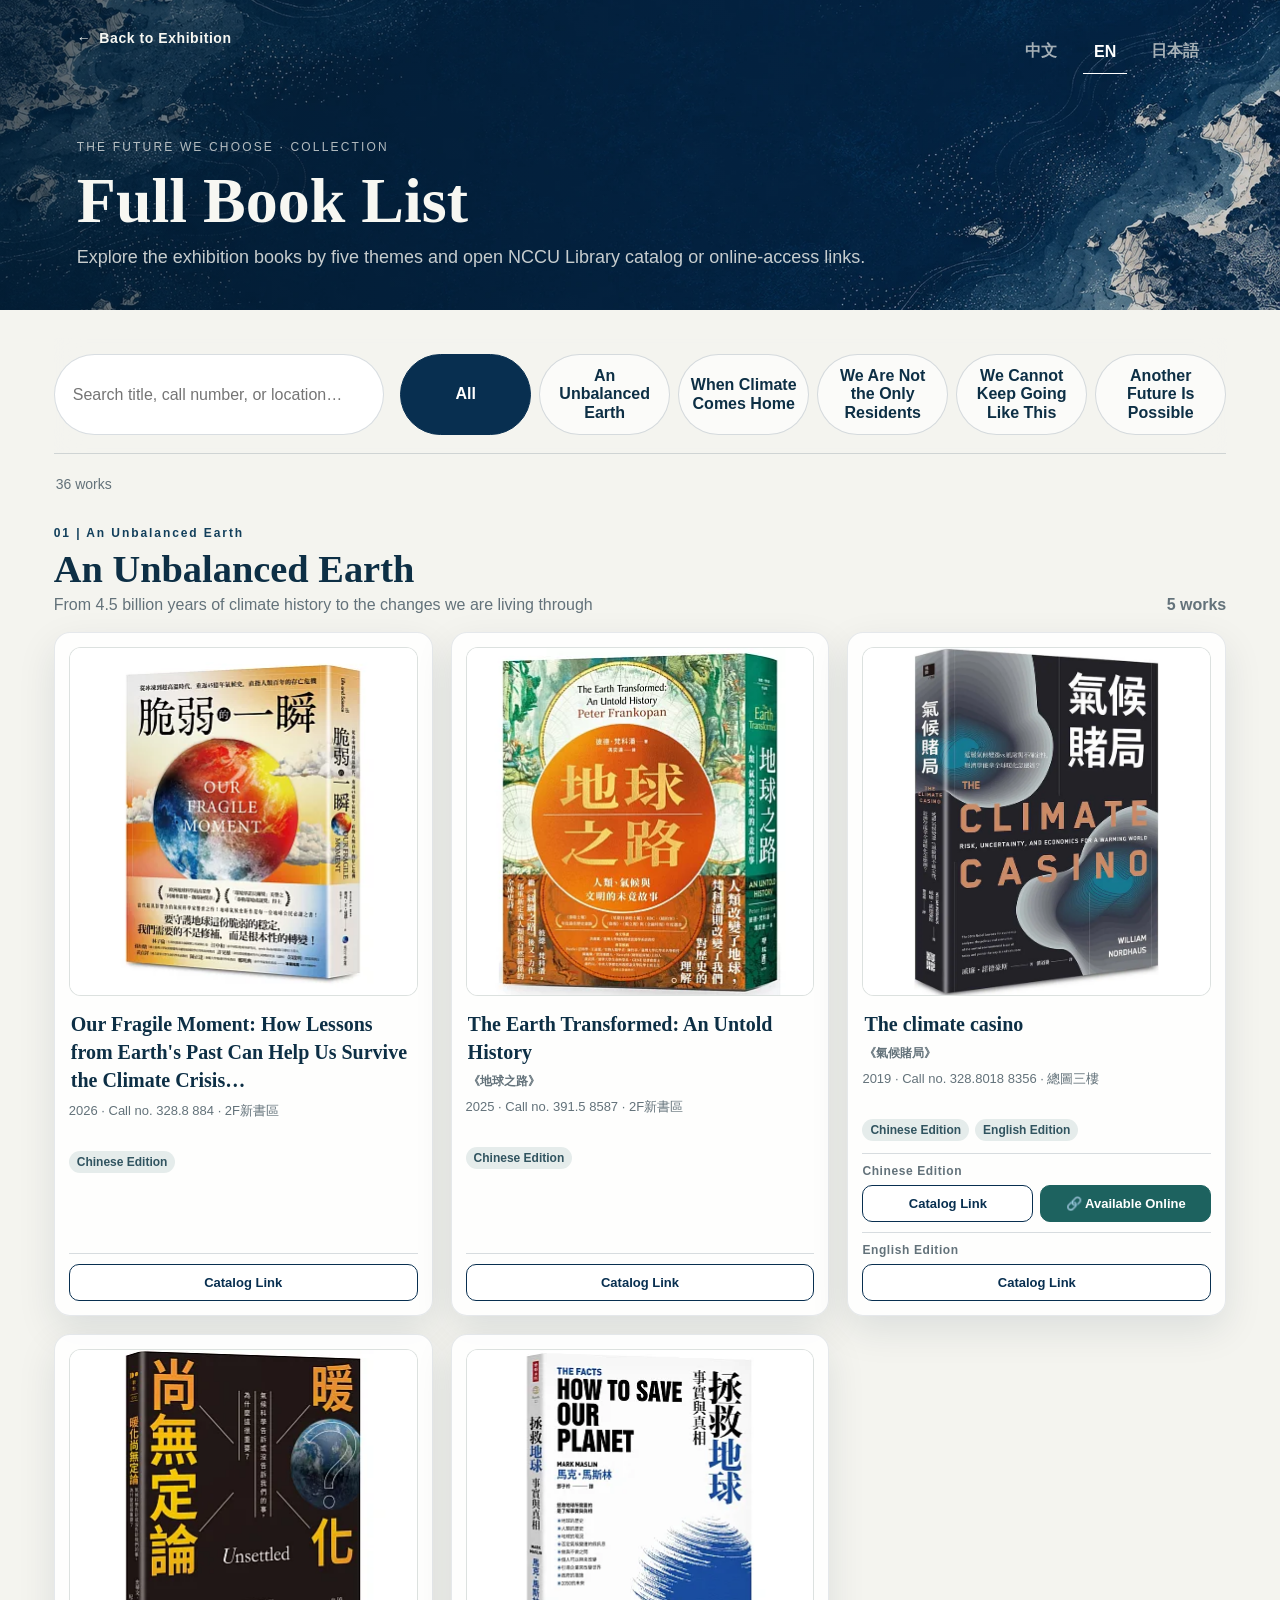
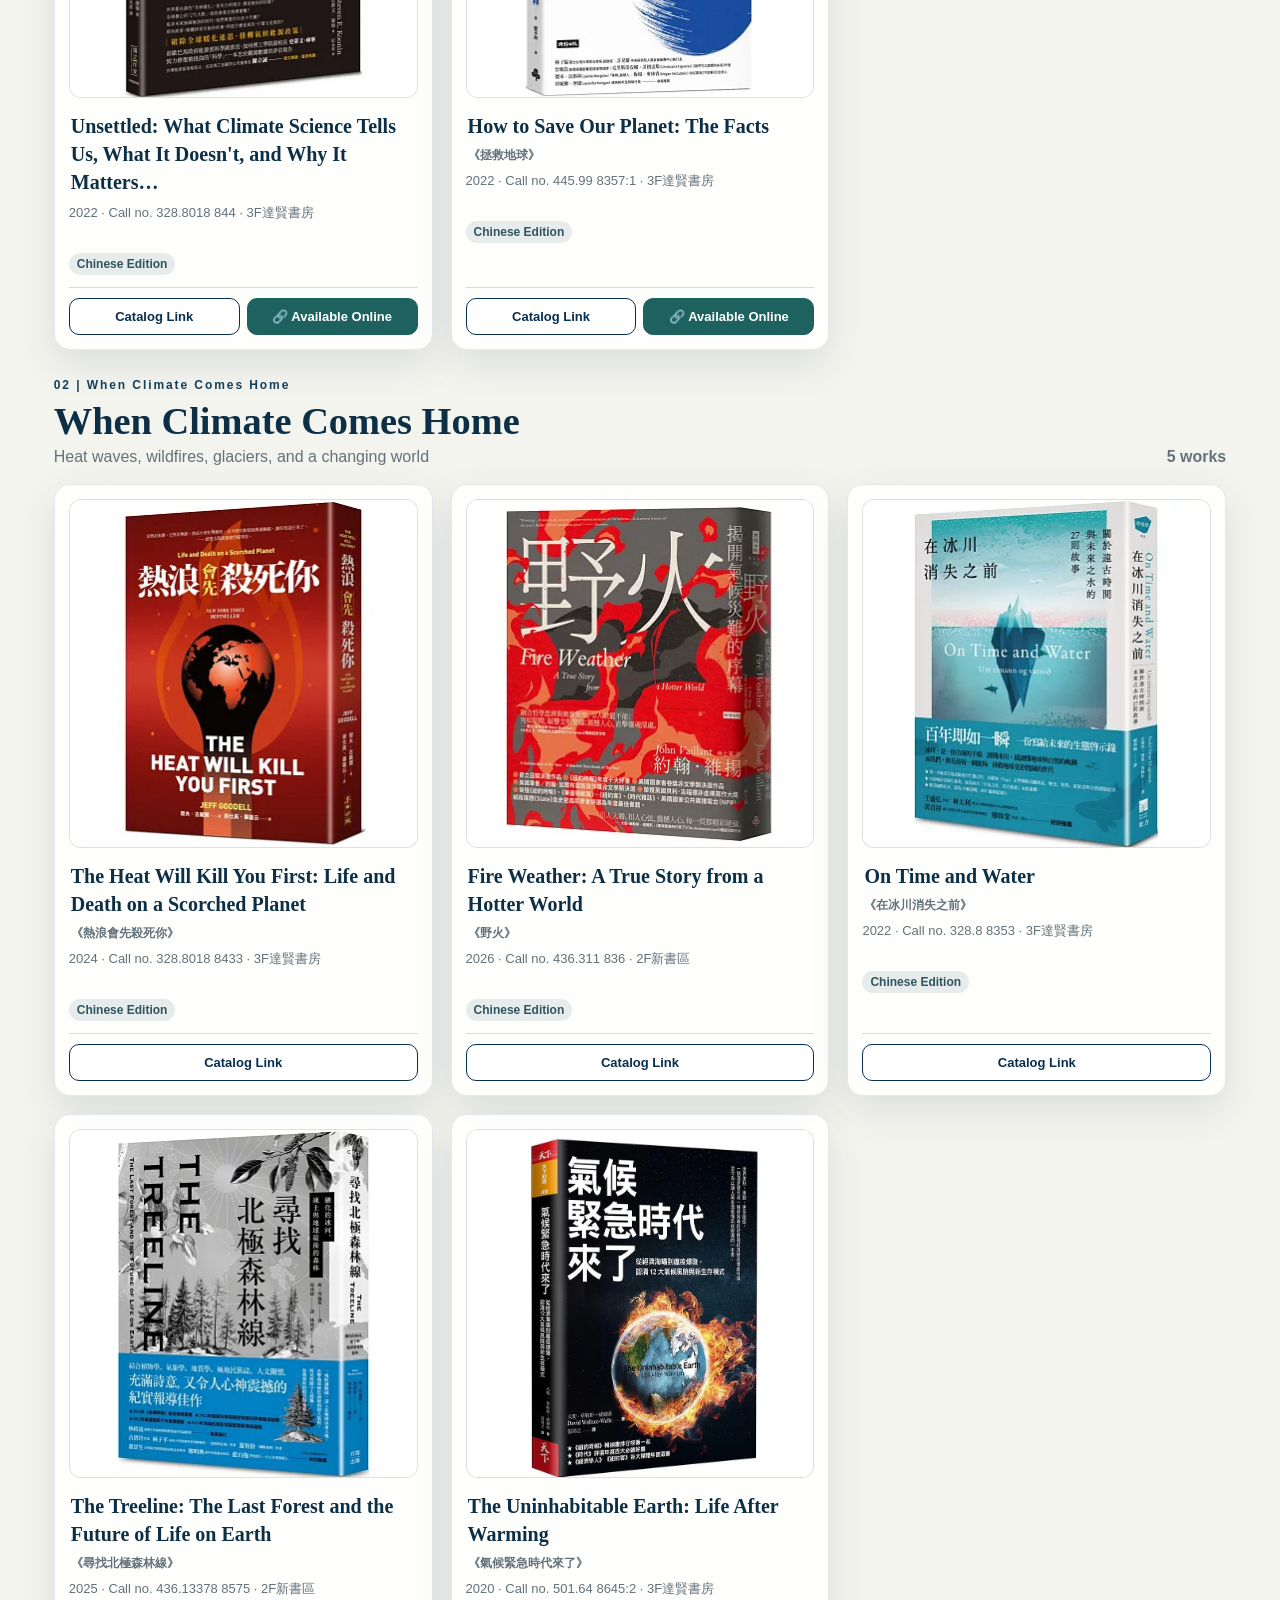
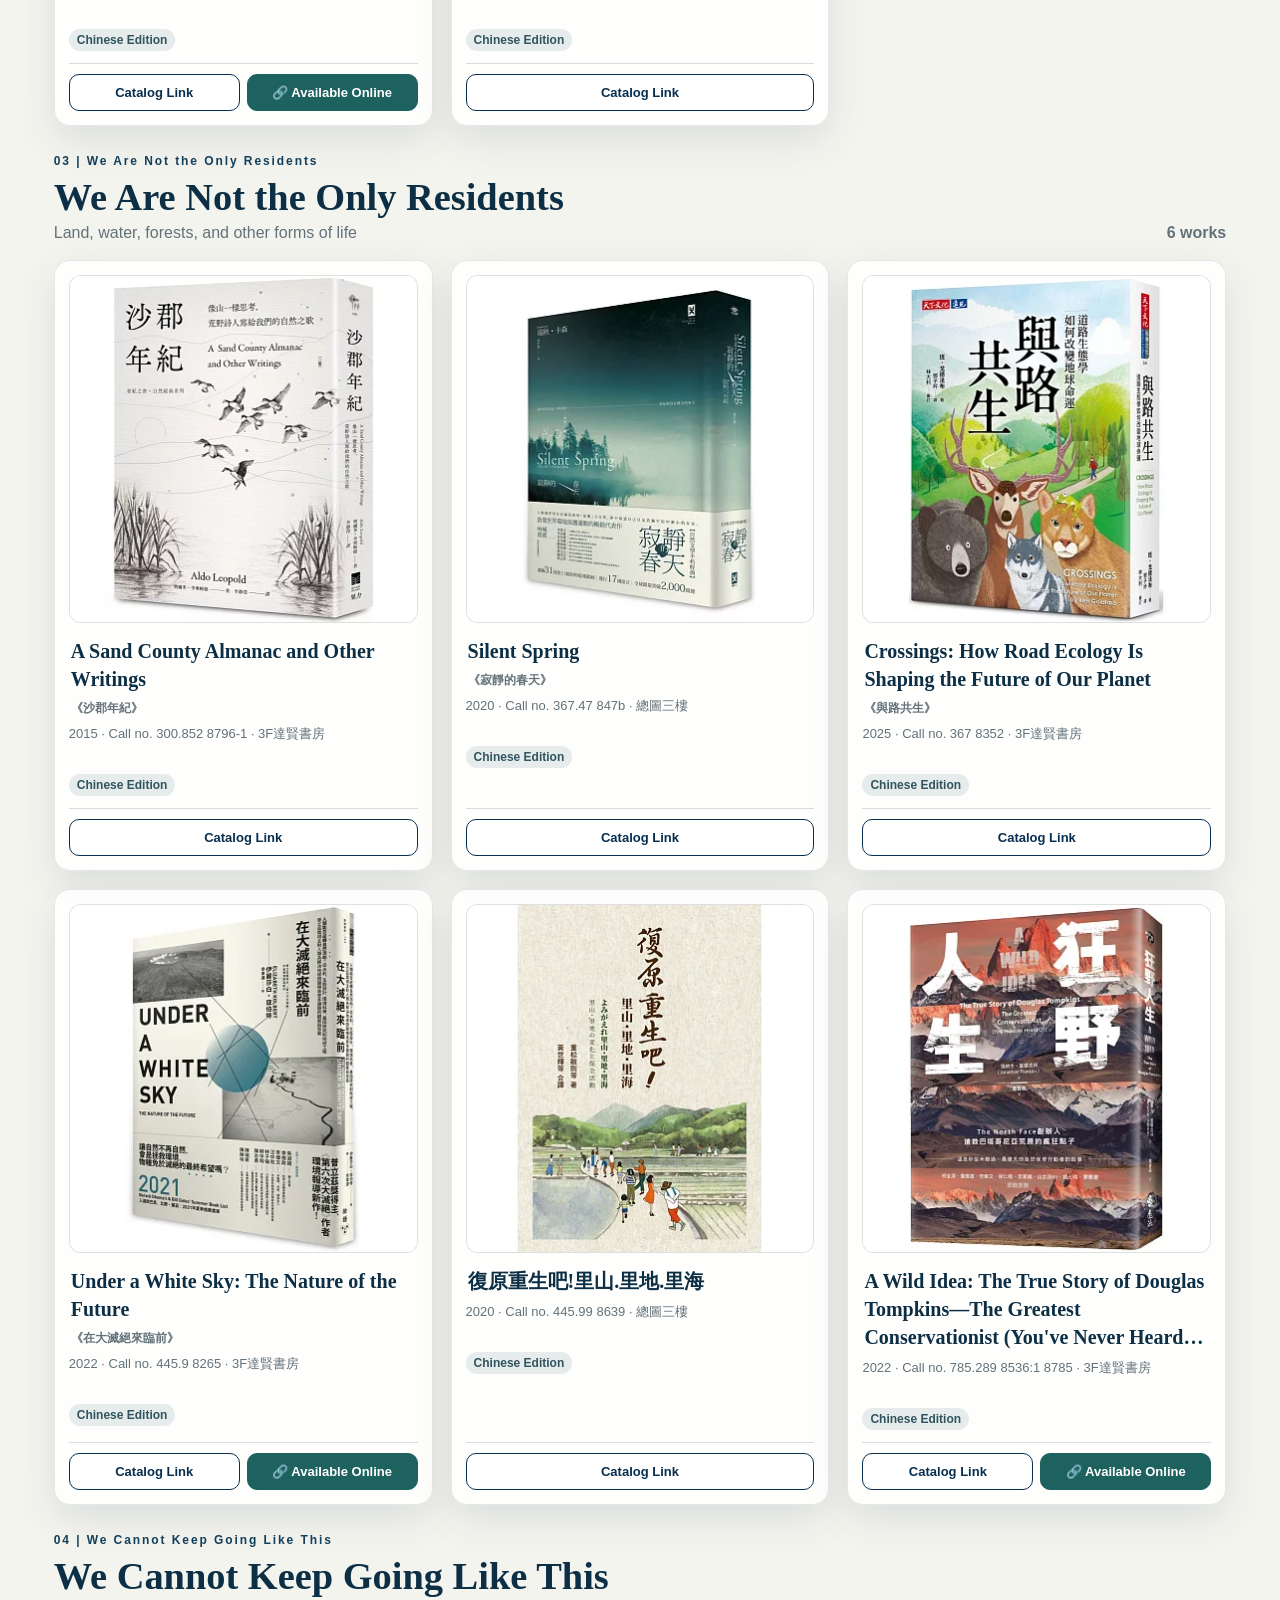
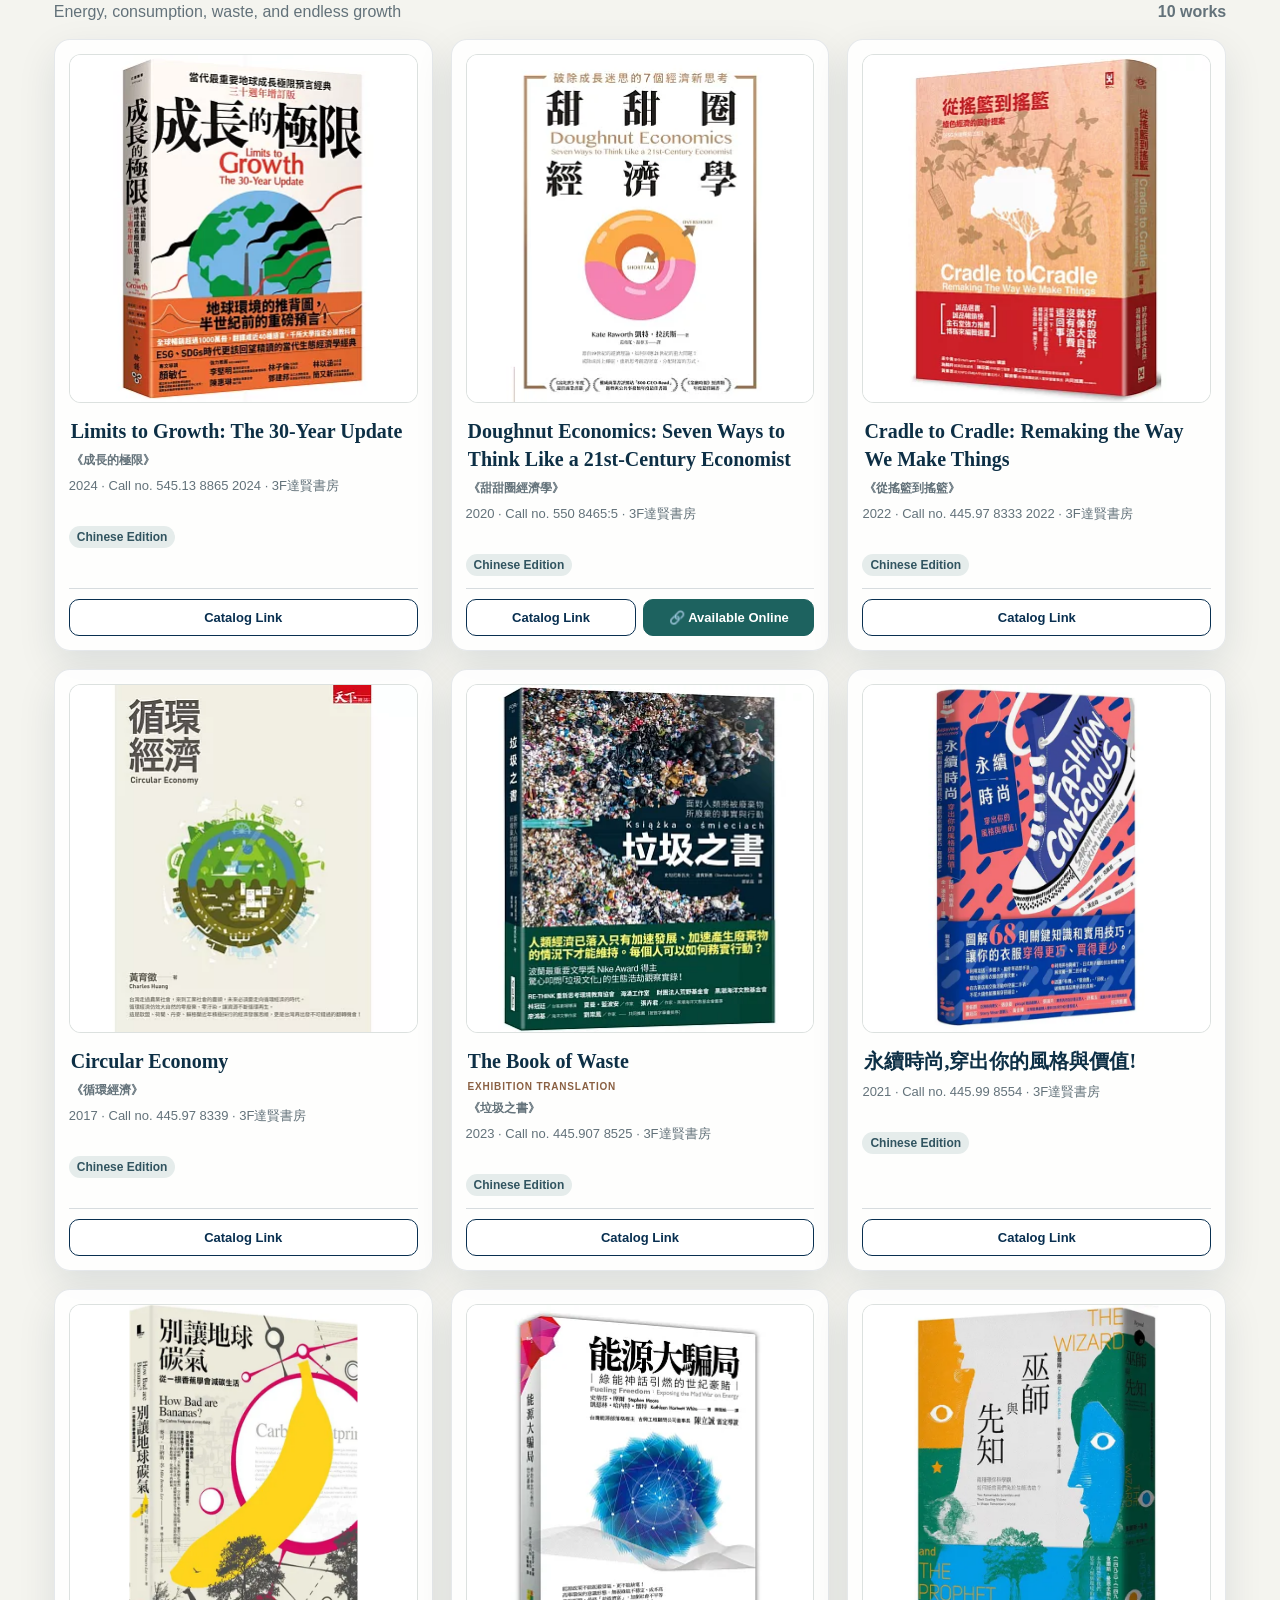
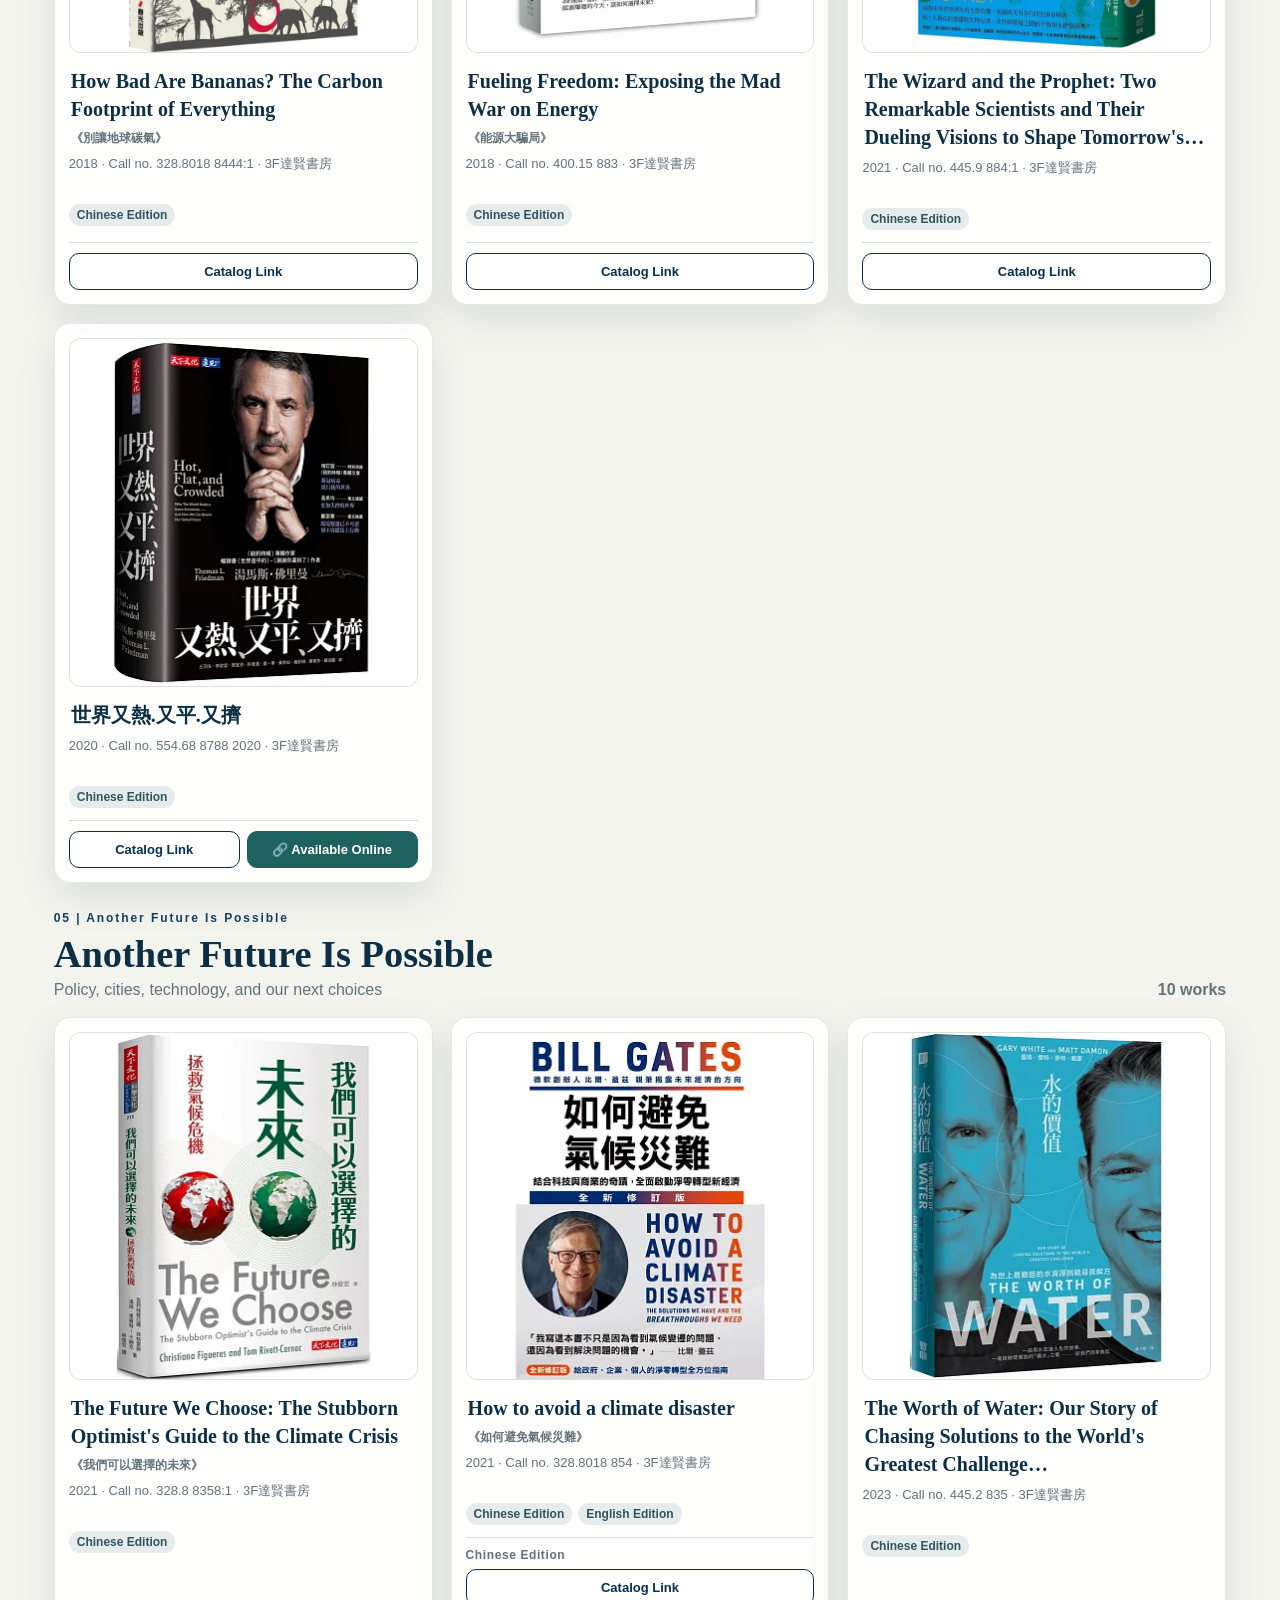
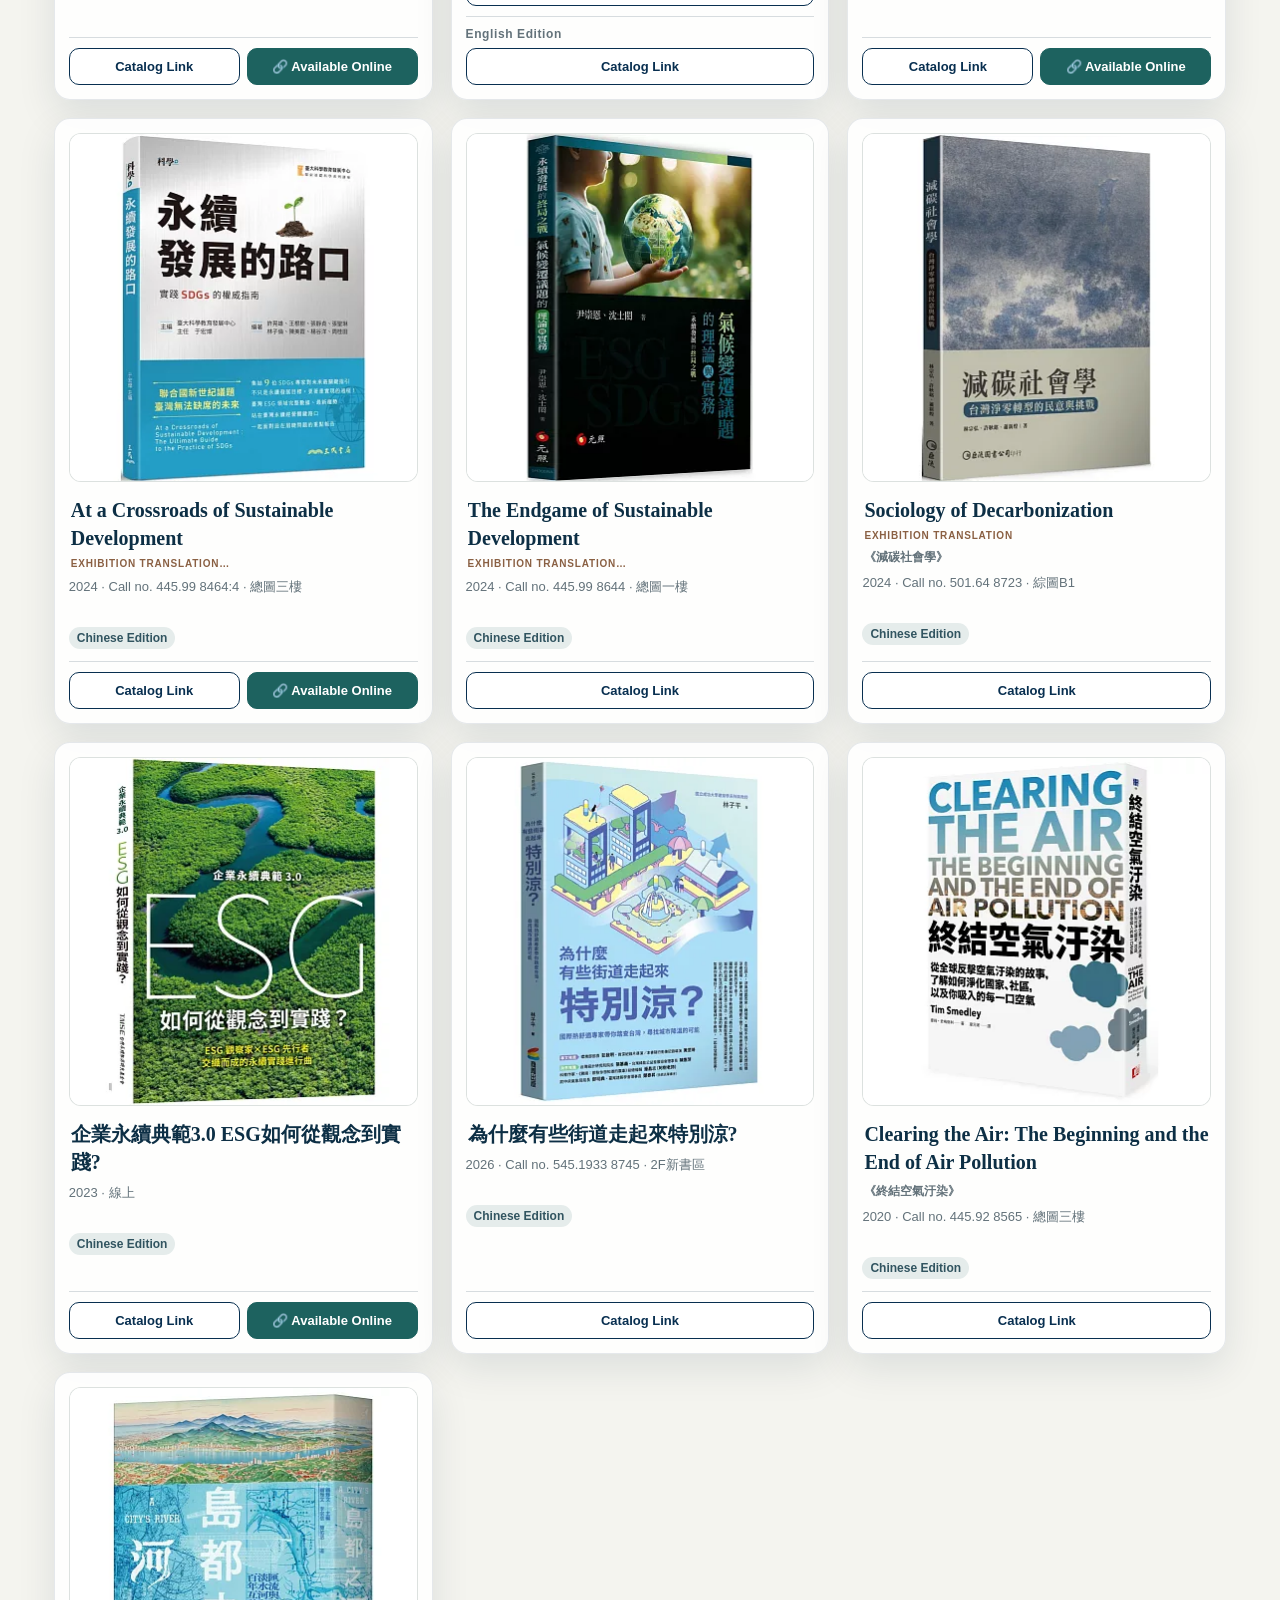
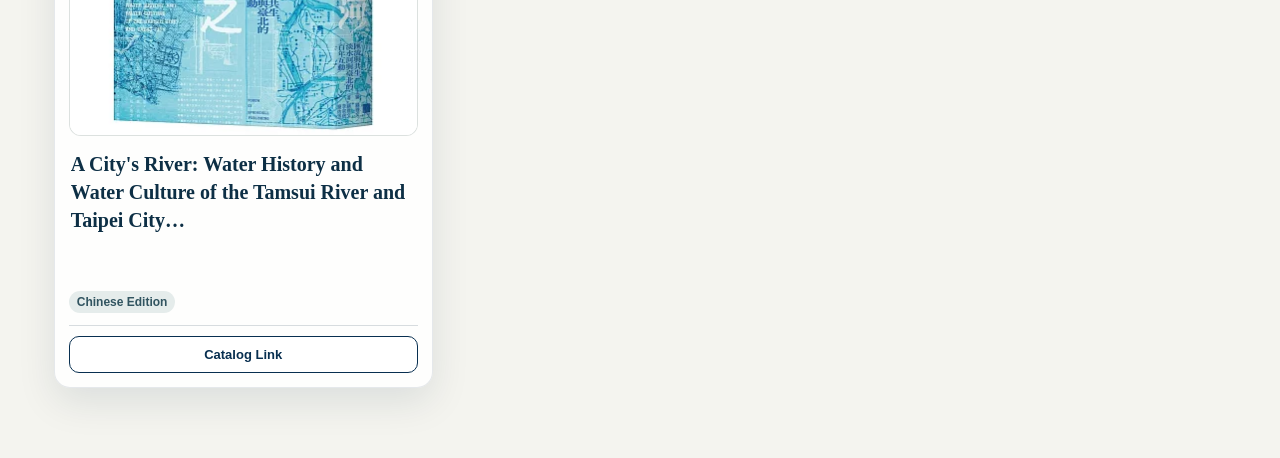
==== book-list.html @ cabddd78 "V1.6.0 V1.6.0" ====
<!doctype html>
<html lang="zh-Hant">
<head>
  <meta charset="utf-8">
  <meta name="viewport" content="width=device-width,initial-scale=1,viewport-fit=cover">
  <meta name="theme-color" content="#082f50">
  <link rel="preload" as="image" href="assets/hero/hero-1920.webp" fetchpriority="high">
  <title>完整書單｜我們選擇的未來</title>
  <style>
    :root{
      --ink:#0d2f45;--sea:#082f50;--sea2:#123f5b;--paper:#f4f4ef;--paper2:#e9eeeb;
      --muted:#63727a;--line:rgba(13,47,69,.16);--online:#1d625f;--white:#f7f7f2;
      --shadow:0 14px 38px rgba(7,38,59,.10)
    }
    *{box-sizing:border-box} html{scroll-behavior:smooth} body{margin:0;background:var(--paper);color:var(--ink);font-family:"Noto Sans TC","PingFang TC","Microsoft JhengHei",sans-serif} button,input,a{font:inherit} a{color:inherit}
    .hero{min-height:310px;padding:calc(30px + env(safe-area-inset-top,0px)) calc(clamp(22px,6vw,100px) + env(safe-area-inset-right,0px)) 42px calc(clamp(22px,6vw,100px) + env(safe-area-inset-left,0px));display:flex;flex-direction:column;justify-content:space-between;position:relative;overflow:hidden;background:#082f50 url("assets/hero/hero-1920.webp") center 47%/cover no-repeat;color:var(--white)}
    .hero:before{content:"";position:absolute;inset:0;background:linear-gradient(90deg,rgba(3,25,42,.67),rgba(3,25,42,.28) 54%,rgba(3,25,42,.18))}
    .hero>*{position:relative;z-index:1}.hero-top{display:flex;align-items:flex-start;justify-content:space-between;gap:24px}.back{display:inline-flex;align-items:center;gap:8px;text-decoration:none;font-weight:700;font-size:14px;letter-spacing:.04em}.language-switcher{display:flex;gap:20px;align-items:center}.lang-btn{border:0;background:transparent;color:rgba(247,247,242,.66);padding:10px 4px;min-width:44px;min-height:44px;cursor:pointer;border-bottom:1px solid transparent;font-weight:700}.lang-btn.active{color:#fff;border-color:#fff}.eyebrow{font-size:12px;letter-spacing:.18em;text-transform:uppercase;margin:0 0 14px;color:rgba(247,247,242,.72)}.hero h1{font-family:"Noto Serif TC","Source Han Serif TC","PMingLiU",serif;font-size:clamp(46px,5vw,82px);font-weight:550;line-height:1.02;margin:0}.hero p.lead{margin:14px 0 0;font-size:18px;color:rgba(247,247,242,.8)}
    .main{padding:28px clamp(18px,4.2vw,72px) 70px}.toolbar{position:sticky;top:0;z-index:20;background:rgba(244,244,239,.92);backdrop-filter:blur(14px);padding:16px 0 18px;border-bottom:1px solid var(--line)}.toolbar-row{display:grid;grid-template-columns:minmax(240px,.8fr) 2fr;gap:16px}.search{width:100%;border:1px solid var(--line);border-radius:999px;padding:14px 18px;background:#fff;color:var(--ink);outline:none}.filters{display:grid;grid-template-columns:repeat(6,minmax(0,1fr));gap:8px}.filter{border:1px solid var(--line);border-radius:999px;padding:12px 8px;background:rgba(255,255,255,.64);color:var(--ink);font-weight:800;cursor:pointer;line-height:1.15}.filter.active{background:var(--sea);color:#fff;border-color:var(--sea)}
    .summary{display:flex;justify-content:space-between;align-items:center;gap:20px;padding:22px 2px 6px;color:var(--muted);font-size:14px}.section{padding-top:28px}.section-head{display:flex;align-items:end;justify-content:space-between;gap:24px;margin-bottom:18px}.section-kicker{font-size:12px;letter-spacing:.16em;color:var(--sea2);font-weight:900;margin-bottom:7px}.section-head h2{font-family:"Noto Serif TC","Source Han Serif TC","PMingLiU",serif;font-size:clamp(28px,3vw,44px);margin:0 0 5px}.section-head p{margin:0;color:var(--muted);font-size:16px}.section-total{color:var(--muted);font-weight:800;white-space:nowrap}.grid{display:grid;grid-template-columns:repeat(4,minmax(0,1fr));gap:18px}
    .book{background:rgba(255,255,255,.88);border:1px solid rgba(13,47,69,.10);border-radius:16px;box-shadow:var(--shadow);padding:14px;display:flex;flex-direction:column;min-height:440px;transition:transform .2s ease}@media(hover:hover){.book:hover{transform:translateY(-3px)}}.cover-wrap{aspect-ratio:1/1;border-radius:12px;background:#eef1ed;display:grid;place-items:center;overflow:hidden;border:1px solid rgba(13,47,69,.08);position:relative}.cover{width:100%;height:100%;object-fit:contain;background:#fff}.cover-fallback{position:absolute;inset:0;display:flex;align-items:center;justify-content:center;padding:22px;text-align:center;background:linear-gradient(145deg,#0b3856,#1b566f);color:#f4f4ef;font-family:"Noto Serif TC","Source Han Serif TC",serif;font-size:20px;line-height:1.55}.cover-wrap.loaded .cover-fallback{display:none}.book h3{font-family:"Noto Serif TC","Source Han Serif TC","PMingLiU",serif;font-size:20px;line-height:1.4;margin:14px 2px 7px;display:-webkit-box;-webkit-line-clamp:3;-webkit-box-orient:vertical;overflow:hidden}.book-title-original{display:block;margin-top:6px;font-family:"Noto Sans TC","PingFang TC","Microsoft JhengHei",sans-serif;font-size:12px;line-height:1.5;color:var(--muted);font-weight:600}.book-title-note{display:block;margin-top:5px;font-family:"Noto Sans TC","PingFang TC","Microsoft JhengHei",sans-serif;font-size:10px;line-height:1.3;letter-spacing:.08em;text-transform:uppercase;color:#8a6043;font-weight:800}.meta-line{color:var(--muted);font-size:13px;line-height:1.55;min-height:40px}.edition-chips{display:flex;gap:6px;flex-wrap:wrap;margin:10px 0 0}.chip{font-size:12px;border-radius:999px;background:#e5eceb;color:#315460;padding:4px 8px;font-weight:800}.remark{margin:8px 0 0;color:#8a6043;font-size:12px;font-weight:700}.edition-list{margin-top:auto;padding-top:12px;display:grid;gap:10px}.edition{border-top:1px solid var(--line);padding-top:10px}.edition-name{font-size:12px;color:var(--muted);font-weight:900;letter-spacing:.05em;margin-bottom:7px}.actions{display:grid;grid-template-columns:repeat(2,minmax(0,1fr));gap:7px}.actions.one{grid-template-columns:1fr}.action{border:1px solid var(--sea);background:#fff;color:var(--sea);border-radius:10px;padding:10px 8px;font-weight:900;cursor:pointer;font-size:13px}.action.online{background:var(--online);color:#fff;border-color:var(--online)}
    .empty{display:none;text-align:center;padding:80px 20px;color:var(--muted);font-size:18px}.empty.show{display:block}
    .modal{position:fixed;inset:0;z-index:100;background:rgba(1,19,31,.76);display:none;align-items:center;justify-content:center;padding:22px}.modal.show{display:flex}.modal-card{width:min(760px,94vw);background:var(--paper);border-radius:18px;padding:24px;box-shadow:0 26px 90px rgba(0,0,0,.34)}.modal-top{display:flex;justify-content:space-between;gap:18px}.modal-top h2{font-family:"Noto Serif TC",serif;margin:0;font-size:28px;line-height:1.3}.modal-close{border:0;background:#dde6e4;border-radius:999px;width:44px;height:44px;cursor:pointer;font-size:20px}.qr-box{display:grid;grid-template-columns:240px 1fr;gap:24px;align-items:center;margin-top:20px}.qr-box img{width:100%;background:#fff;border:10px solid #fff;border-radius:12px}.modal-copy h3{margin:0 0 8px}.modal-copy p{color:var(--muted);line-height:1.65}.open-link{display:inline-block;text-decoration:none;background:var(--sea);color:#fff;border-radius:999px;padding:12px 18px;font-weight:900;margin-top:8px}.url{font-size:11px;color:var(--muted);word-break:break-all;margin-top:12px;padding:10px;background:#e9eeeb;border-radius:10px}
    @media(max-width:1450px){.grid{grid-template-columns:repeat(3,1fr)}}
    @media(max-width:1050px){.toolbar-row{grid-template-columns:1fr}.filters{grid-template-columns:repeat(3,1fr)}.grid{grid-template-columns:repeat(2,1fr)}}
    @media(max-width:680px){.hero{min-height:270px;padding:22px 20px 30px}.hero-top{gap:12px}.language-switcher{gap:12px}.lang-btn{font-size:13px}.main{padding:18px 14px 64px}.toolbar{top:0}.filters{grid-template-columns:repeat(2,1fr)}.filter{font-size:13px;padding:10px 6px}.grid{grid-template-columns:1fr}.section-head{align-items:flex-start}.section-total{display:none}.book{min-height:0}.qr-box{grid-template-columns:1fr}.actions{grid-template-columns:1fr 1fr}}
    @media(prefers-reduced-motion:reduce){*{scroll-behavior:auto!important}.book{transition:none}}
  </style>
</head>
<body>
  <header class="hero">
    <div class="hero-top">
      <a class="back" id="backLink" href="index.html">← <span id="backText">返回展覽</span></a>
      <div class="language-switcher" aria-label="Language">
        <button class="lang-btn" data-lang="zh-Hant" lang="zh-Hant">中文</button>
        <button class="lang-btn" data-lang="en" lang="en">EN</button>
        <button class="lang-btn" data-lang="ja" lang="ja">日本語</button>
      </div>
    </div>
    <div>
      <p class="eyebrow">THE FUTURE WE CHOOSE · COLLECTION</p>
      <h1 id="pageTitle">完整書單</h1>
      <p class="lead" id="pageLead">依五大展區探索本展選書，並查看政大圖書館館藏與線上資源。</p>
    </div>
  </header>

  <main class="main">
    <div class="toolbar">
      <div class="toolbar-row">
        <input class="search" id="search" type="search" autocomplete="off" placeholder="搜尋書名、索書號、館藏地…">
        <div class="filters" id="filters"></div>
      </div>
    </div>
    <div class="summary"><span id="summaryText"></span></div>
    <div id="content"></div>
    <div class="empty" id="empty"></div>
  </main>

  <div class="modal" id="modal" aria-hidden="true">
    <div class="modal-card">
      <div class="modal-top"><div><div class="section-kicker" id="modalType"></div><h2 id="modalTitle"></h2></div><button class="modal-close" id="modalClose" aria-label="Close">×</button></div>
      <div class="qr-box"><img id="modalQr" alt="QR code"><div class="modal-copy"><h3 id="modalInstruction"></h3><p id="modalBody"></p><a id="modalOpen" class="open-link" target="_blank" rel="noopener"></a><div class="url" id="modalUrl"></div></div></div>
    </div>
  </div>

  <script src="js/i18n.js?v=160"></script>
  <script src="data/books.js"></script>
  <script>
    const LANGS={
      'zh-Hant':{
        query:'zh',html:'zh-Hant',docTitle:'完整書單｜我們選擇的未來',back:'返回展覽',title:'完整書單',lead:'依五大展區探索本展選書，並查看政大圖書館館藏與線上資源。',search:'搜尋書名、索書號、館藏地…',all:'全部',count:'共 {n} 部作品',works:'{n} 部作品',empty:'找不到符合條件的作品。',catalog:'館藏連結',online:'🔗 線上可獲得',zh:'中文版',en:'English Edition',ja:'日本語版',scanCatalog:'掃描 QR Code 查看館藏',scanOnline:'掃描 QR Code 使用線上資源',modalCatalog:'政大圖書館館藏',modalOnline:'線上可獲得',open:'直接開啟連結 ↗',modalBody:'也可以直接點下方按鈕，在目前裝置開啟。',cover:'BOOK',year:'年',call:'索書號',loc:'館藏地',zones:{earth:['01｜失衡的地球','從45億年氣候史，到我們正在經歷的改變'],climate:['02｜當氣候來到我們身邊','熱浪、野火、冰川與正在改變的世界'],residents:['03｜我們不是唯一的居民','土地、水、森林與其他生命'],consume:['04｜不能一直這樣下去','能源、消費、垃圾與無限成長'],future:['05｜未來，可以不一樣','政策、城市、科技與我們的下一個選擇']}},
      en:{query:'en',html:'en',docTitle:'Full Book List | The Future We Choose',back:'Back to Exhibition',title:'Full Book List',lead:'Explore the exhibition books by five themes and open NCCU Library catalog or online-access links.',search:'Search title, call number, or location…',all:'All',count:'{n} works',works:'{n} works',empty:'No matching works found.',catalog:'Catalog Link',online:'🔗 Available Online',zh:'Chinese Edition',en:'English Edition',ja:'Japanese Edition',scanCatalog:'Scan to view the catalog record',scanOnline:'Scan to use the online resource',modalCatalog:'NCCU Library Catalog',modalOnline:'Available Online',open:'Open Link ↗',modalBody:'You can also use the button below to open the link on this device.',cover:'BOOK',year:'Year',call:'Call no.',loc:'Location',zones:{earth:['01 | An Unbalanced Earth','From 4.5 billion years of climate history to the changes we are living through'],climate:['02 | When Climate Comes Home','Heat waves, wildfires, glaciers, and a changing world'],residents:['03 | We Are Not the Only Residents','Land, water, forests, and other forms of life'],consume:['04 | We Cannot Keep Going Like This','Energy, consumption, waste, and endless growth'],future:['05 | Another Future Is Possible','Policy, cities, technology, and our next choices']}},
      ja:{query:'ja',html:'ja',docTitle:'全書リスト｜私たちが選ぶ未来',back:'展示へ戻る',title:'全書リスト',lead:'5つのテーマから展示図書を探し、政治大学図書館の所蔵・オンライン資料を確認できます。',search:'書名・請求記号・所蔵場所を検索…',all:'すべて',count:'全 {n} 作品',works:'{n} 作品',empty:'条件に合う作品が見つかりません。',catalog:'所蔵リンク',online:'🔗 オンラインで利用可能',zh:'中国語版',en:'英語版',ja:'日本語版',scanCatalog:'QRコードで所蔵情報を確認',scanOnline:'QRコードでオンライン資料を利用',modalCatalog:'政治大学図書館 所蔵',modalOnline:'オンラインで利用可能',open:'リンクを開く ↗',modalBody:'下のボタンから、この端末で直接開くこともできます。',cover:'BOOK',year:'年',call:'請求記号',loc:'所蔵場所',zones:{earth:['01｜均衡を失う地球','45億年の気候史から、いま私たちが経験する変化へ'],climate:['02｜気候が私たちの暮らしに来るとき','熱波、山火事、氷河、そして変わりつつある世界'],residents:['03｜人間だけが住人ではない','土地、水、森、そしてほかの生命'],consume:['04｜このままでは続かない','エネルギー、消費、廃棄物、そして無限成長'],future:['05｜未来は変えられる','政策、都市、技術、そして私たちの次の選択']}}
    };
    const zoneOrder=['earth','climate','residents','consume','future'];
    function safeGet(k){try{return localStorage.getItem(k)}catch{return null}}
    function safeSet(k,v){try{localStorage.setItem(k,v)}catch{}}
    function kioskMode(){return new URLSearchParams(location.search).get('kiosk')==='1'}
    function norm(v){v=String(v||'').trim().toLowerCase().replace('_','-');if(v==='zh'||v==='zh-tw'||v==='zh-hant'||v==='zh-hk'||v.startsWith('zh-hant'))return'zh-Hant';if(v==='en'||v.startsWith('en-'))return'en';if(v==='ja'||v==='jp'||v.startsWith('ja-'))return'ja';return null}
    function initialLang(){const params=new URLSearchParams(location.search), fromUrl=norm(params.get('lang'));if(fromUrl)return fromUrl;if(kioskMode())return'zh-Hant';const stored=norm(safeGet('sustainabilityLang'));if(stored)return stored;for(const item of (navigator.languages||[navigator.language])){const n=norm(item);if(n)return n}return'zh-Hant'}
    let lang=initialLang();
    let filter=new URLSearchParams(location.search).get('filter')||'all'; if(filter!=='all'&&!zoneOrder.includes(filter))filter='all';
    let query='';
    const content=document.getElementById('content'), empty=document.getElementById('empty');
    const esc=s=>String(s??'').replace(/[&<>'"]/g,c=>({'&':'&amp;','<':'&lt;','>':'&gt;',"'":'&#39;','"':'&quot;'}[c]));
    const fmt=(s,n)=>s.replace('{n}',n);
    const shortTitle=t=>String(t||'').replace(/\s*[:：]\s*.*/,'').replace(/\s*\/\s*[^/]+$/,'').trim();
    function editionLabel(code){return LANGS[lang][code==='zh-Hant'?'zh':code]||code}
    function withLang(path){const u=new URL(path,location.href);u.searchParams.set('lang',LANGS[lang].query);if(kioskMode())u.searchParams.set('kiosk','1');return u.pathname.split('/').pop()+u.search+u.hash}
    function setLanguage(v){lang=norm(v)||'zh-Hant';if(!kioskMode())safeSet('sustainabilityLang',lang);const u=new URL(location.href);u.searchParams.set('lang',LANGS[lang].query);history.replaceState(null,'',u.pathname+u.search+u.hash);applyStatic();render()}
    function applyStatic(){const u=LANGS[lang];document.documentElement.lang=u.html;document.title=u.docTitle;document.getElementById('backText').textContent=u.back;document.getElementById('backLink').href=withLang('index.html#collection');document.getElementById('pageTitle').textContent=u.title;document.getElementById('pageLead').textContent=u.lead;document.getElementById('search').placeholder=u.search;document.getElementById('empty').textContent=u.empty;document.querySelectorAll('.lang-btn').forEach(b=>b.classList.toggle('active',b.dataset.lang===lang));buildFilters()}
    function buildFilters(){const u=LANGS[lang], box=document.getElementById('filters');const items=[['all',u.all],...zoneOrder.map(k=>[k,u.zones[k][0].replace(/^\d+\s*[｜|]\s*/, '')])];box.innerHTML=items.map(([k,l])=>`<button class="filter ${filter===k?'active':''}" data-filter="${k}">${esc(l)}</button>`).join('');box.querySelectorAll('button').forEach(b=>b.onclick=()=>{filter=b.dataset.filter;const url=new URL(location.href);filter==='all'?url.searchParams.delete('filter'):url.searchParams.set('filter',filter);history.replaceState(null,'',url.pathname+url.search+url.hash);buildFilters();render()})}
    function metaText(e){const u=LANGS[lang], parts=[];if(e.year)parts.push(e.year);if(e.callNumber)parts.push(`${u.call} ${e.callNumber}`);if(e.location)parts.push(e.location);return parts.join(' · ')}
    function displayTitleInfo(w){
      const original=shortTitle((w.titles&&w.titles['zh-Hant'])||w.title);
      if(lang==='zh-Hant')return {main:original,original:'',type:'original',label:''};
      if(lang==='en'){
        const englishEdition=w.editions.find(e=>e.language==='en');
        if(englishEdition){
          const main=shortTitle(englishEdition.title);
          return {main,original:main!==original?original:'',type:'official',label:''};
        }
      }
      const info=window.getBookDisplayInfo?window.getBookDisplayInfo(original,lang):{title:original,type:'original'};
      const label=window.bookTranslationLabel?window.bookTranslationLabel(info.type,lang):'';
      return {main:info.title||original,original:(info.title&&info.title!==original)?original:'',type:info.type||'original',label};
    }
    function workSearchText(w){const base=shortTitle(w.title);const displayEn=window.getBookDisplayTitle?window.getBookDisplayTitle(base,'en'):'';const displayJa=window.getBookDisplayTitle?window.getBookDisplayTitle(base,'ja'):'';return [w.title,displayEn,displayJa,...Object.values(w.titles||{}),...w.editions.flatMap(e=>[e.title,e.callNumber,e.location,e.barcode])].filter(Boolean).join(' ').toLowerCase()}
    function render(){const u=LANGS[lang], q=query.trim().toLowerCase();let html='',visible=0;zoneOrder.forEach(zone=>{if(filter!=='all'&&filter!==zone)return;const works=BOOK_WORKS.filter(w=>w.zone===zone&&(!q||workSearchText(w).includes(q)));if(!works.length)return;visible+=works.length;const z=u.zones[zone];html+=`<section class="section"><div class="section-head"><div><div class="section-kicker">${esc(z[0])}</div><h2>${esc(z[0].replace(/^\d+\s*[｜|]\s*/,''))}</h2><p>${esc(z[1])}</p></div><div class="section-total">${esc(fmt(u.works,works.length))}</div></div><div class="grid">${works.map(renderWork).join('')}</div></section>`});content.innerHTML=html;document.getElementById('summaryText').textContent=fmt(u.count,visible);empty.classList.toggle('show',visible===0);bindImages();bindActions()}
    function renderWork(w){const u=LANGS[lang], p=w.editions.find(e=>e.language==='zh-Hant')||w.editions[0];const chips=[...new Set(w.editions.map(e=>editionLabel(e.language)))];const remarks=[];const title=displayTitleInfo(w);return `<article class="book"><div class="cover-wrap"><div class="cover-fallback">${esc(title.main||u.cover)}</div>${w.cover?`<img class="cover" src="assets/books/${encodeURIComponent(w.cover)}" alt="${esc(title.main)}" loading="lazy" decoding="async">`:''}</div><h3>${esc(title.main)}${title.label?`<span class="book-title-note">${esc(title.label)}</span>`:''}${title.original?`<span class="book-title-original" lang="zh-Hant">《${esc(title.original)}》</span>`:''}</h3><div class="meta-line">${esc(metaText(p))}</div><div class="edition-chips">${chips.map(c=>`<span class="chip">${esc(c)}</span>`).join('')}</div>${remarks.length?`<div class="remark">${esc(remarks.join(' · '))}</div>`:''}<div class="edition-list">${w.editions.map((e,i)=>renderEdition(e,w.editions.length>1,title.main)).join('')}</div></article>`}
    function renderEdition(e,multi,displayTitle){const u=LANGS[lang];const actions=[];const modalTitle=lang!=='zh-Hant'&&displayTitle?displayTitle:e.title;if(e.catalogUrl)actions.push(`<button class="action" data-title="${esc(modalTitle)}" data-url="${esc(e.catalogUrl)}" data-qr="${esc(e.catalogQr||'')}" data-kind="catalog">${esc(u.catalog)}</button>`);if(e.ebookUrl)actions.push(`<button class="action online" data-title="${esc(modalTitle)}" data-url="${esc(e.ebookUrl)}" data-qr="${esc(e.ebookQr||'')}" data-kind="online">${esc(u.online)}</button>`);return `<div class="edition">${multi?`<div class="edition-name">${esc(editionLabel(e.language))}</div>`:''}<div class="actions ${actions.length===1?'one':''}">${actions.join('')}</div></div>`}
    function bindImages(){document.querySelectorAll('.cover').forEach(img=>{const done=()=>img.parentElement.classList.add('loaded');if(img.complete&&img.naturalWidth)done();else{img.addEventListener('load',done,{once:true});img.addEventListener('error',()=>img.remove(),{once:true})}})}
    const modal=document.getElementById('modal');function closeModal(){modal.classList.remove('show');modal.setAttribute('aria-hidden','true')}
    function bindActions(){content.querySelectorAll('.action').forEach(btn=>btn.onclick=()=>{const u=LANGS[lang], online=btn.dataset.kind==='online';document.getElementById('modalType').textContent=online?u.modalOnline:u.modalCatalog;document.getElementById('modalTitle').textContent=btn.dataset.title;document.getElementById('modalInstruction').textContent=online?u.scanOnline:u.scanCatalog;document.getElementById('modalBody').textContent=u.modalBody;document.getElementById('modalQr').src=btn.dataset.qr;document.getElementById('modalQr').style.display=btn.dataset.qr?'block':'none';document.getElementById('modalOpen').textContent=u.open;document.getElementById('modalOpen').href=btn.dataset.url;document.getElementById('modalUrl').textContent=btn.dataset.url;modal.classList.add('show');modal.setAttribute('aria-hidden','false')})}
    document.getElementById('search').addEventListener('input',e=>{query=e.target.value;render()});document.querySelectorAll('.lang-btn').forEach(b=>b.onclick=()=>setLanguage(b.dataset.lang));document.getElementById('modalClose').onclick=closeModal;modal.addEventListener('click',e=>{if(e.target===modal)closeModal()});document.addEventListener('keydown',e=>{if(e.key==='Escape')closeModal()});
    applyStatic();render();
  </script>
</body>
</html>
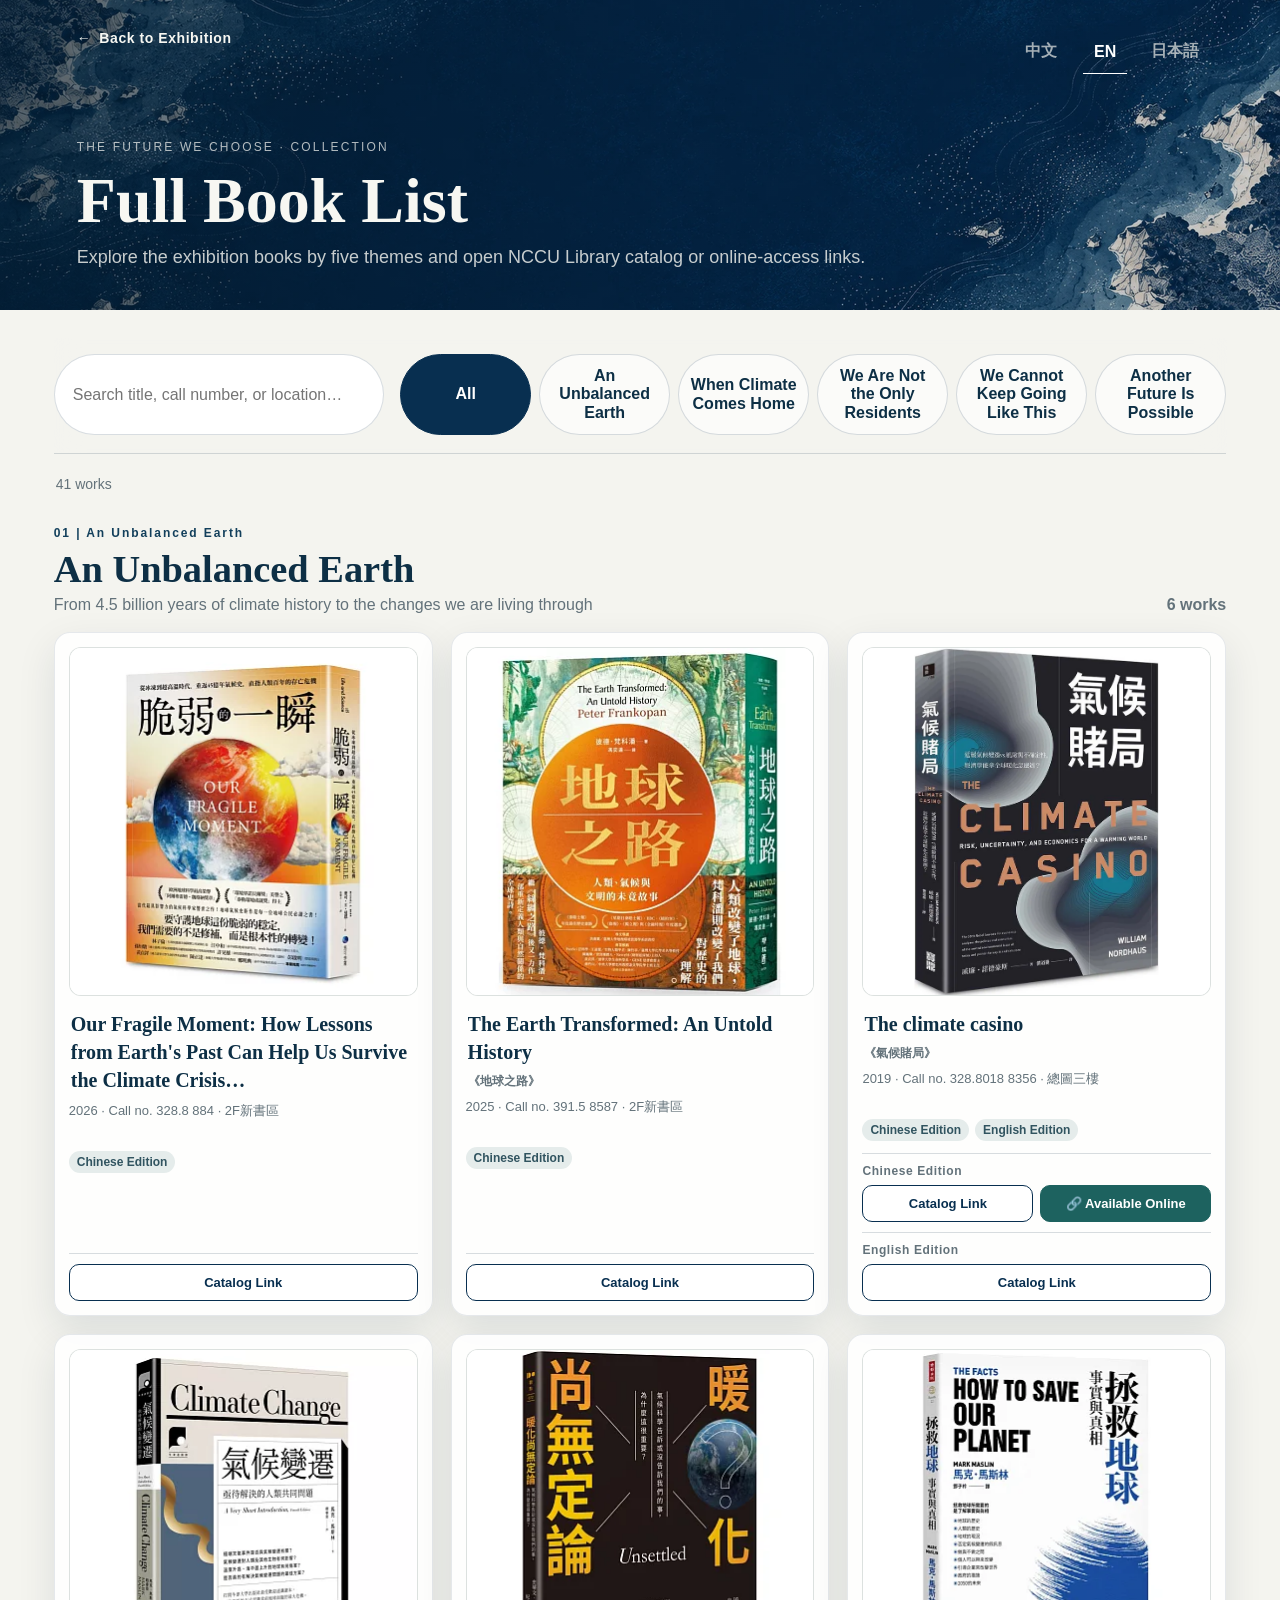
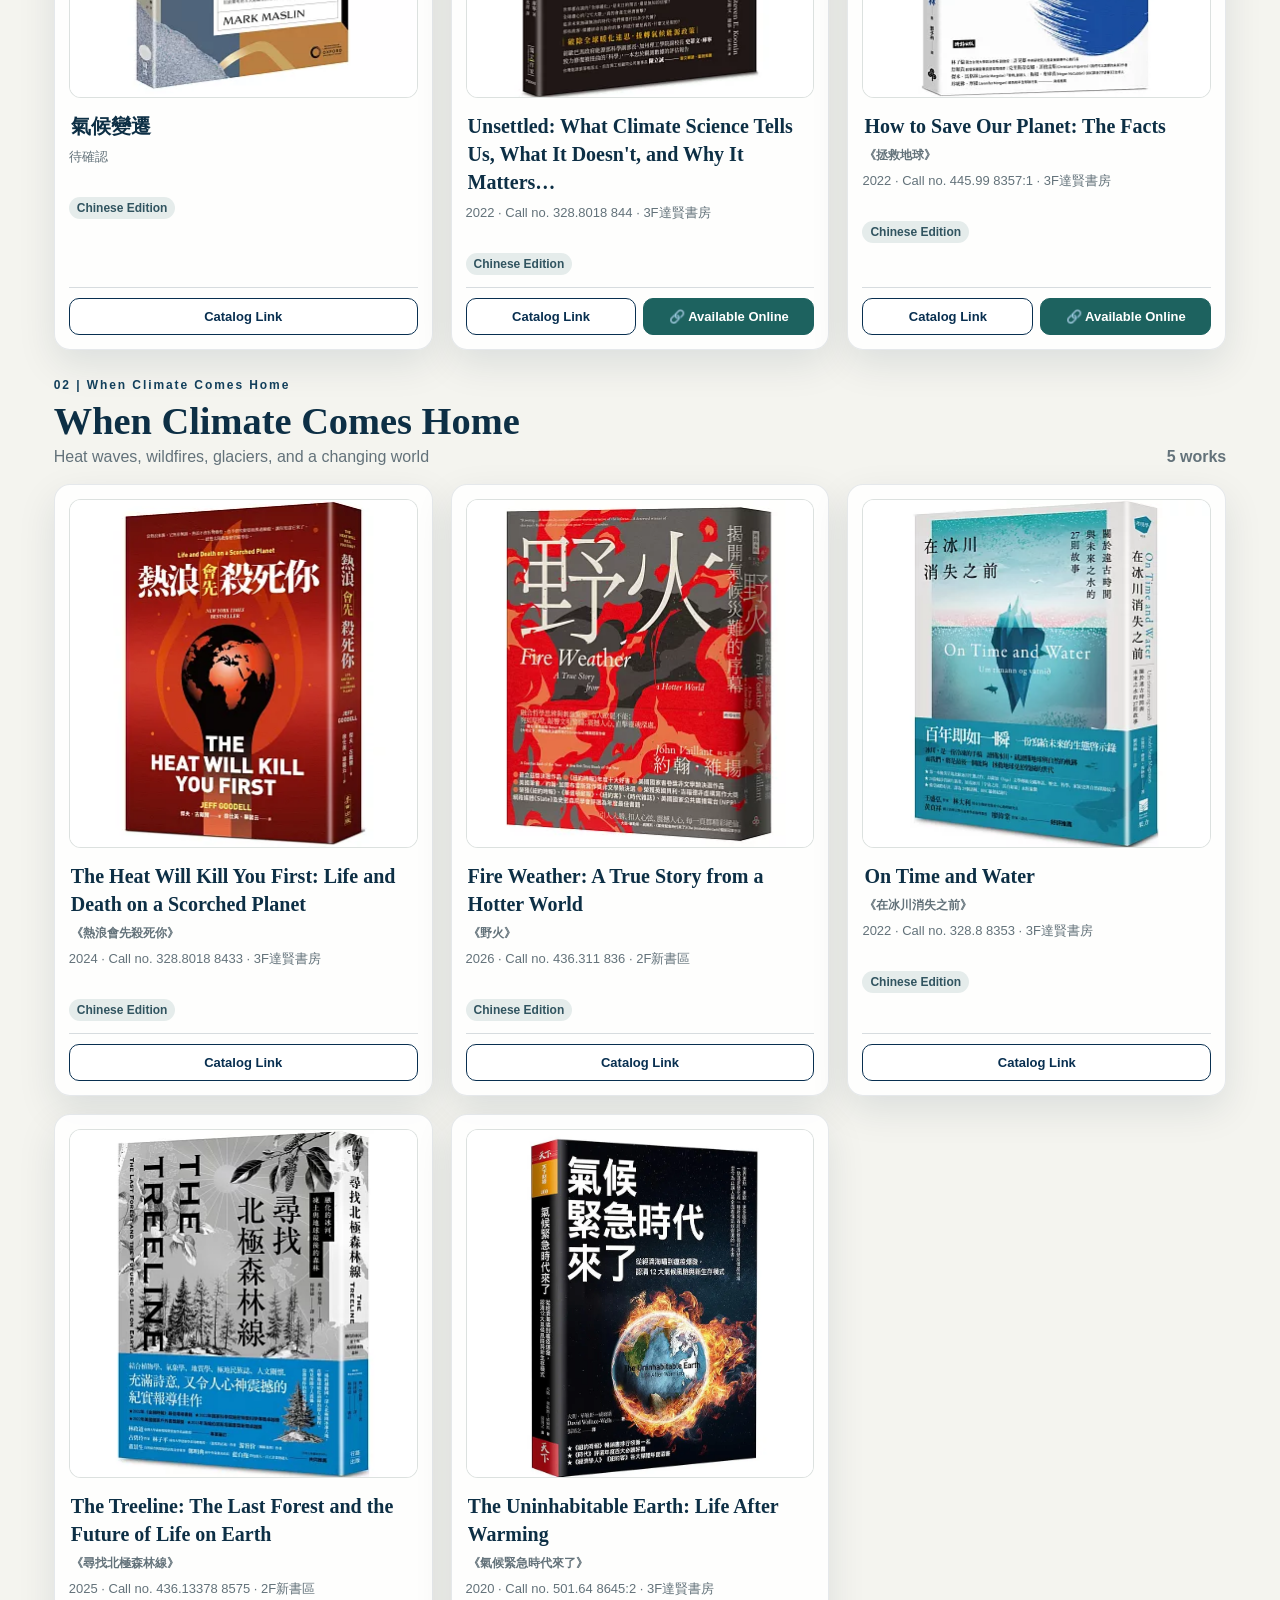
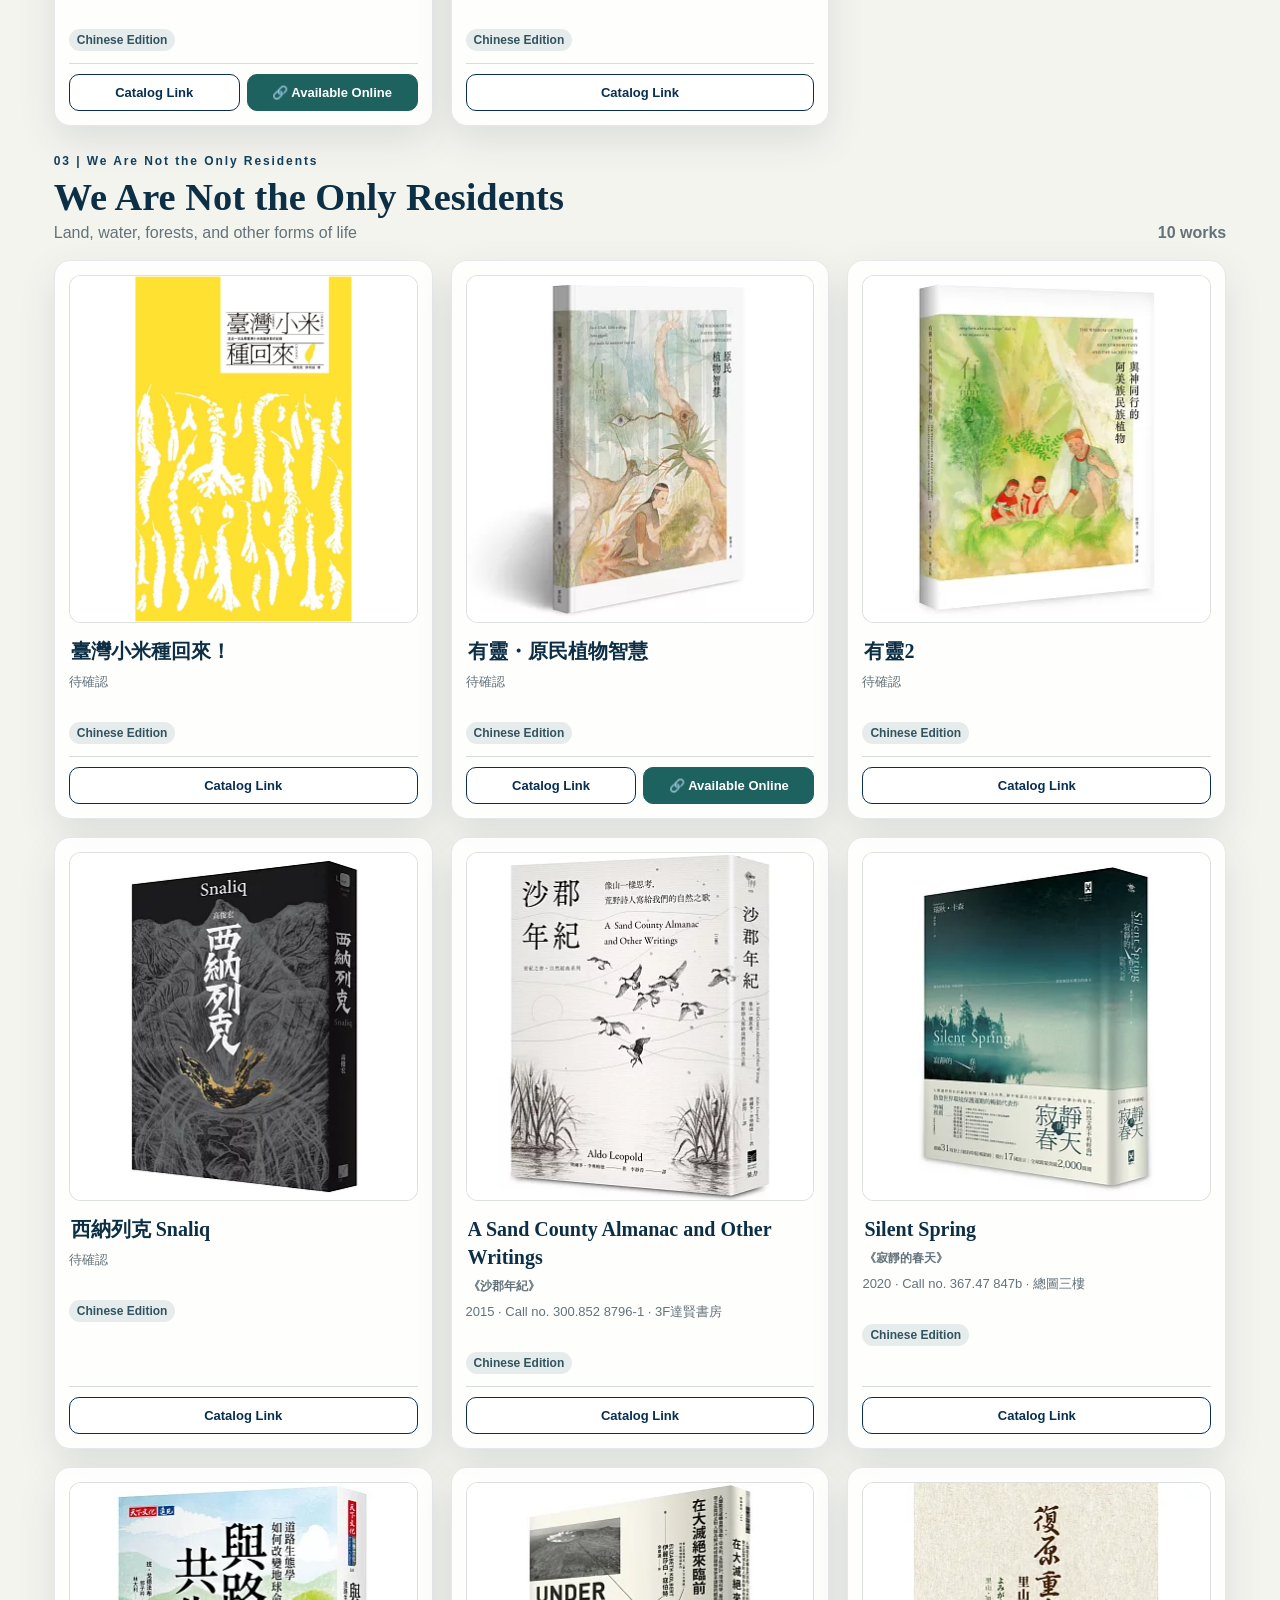
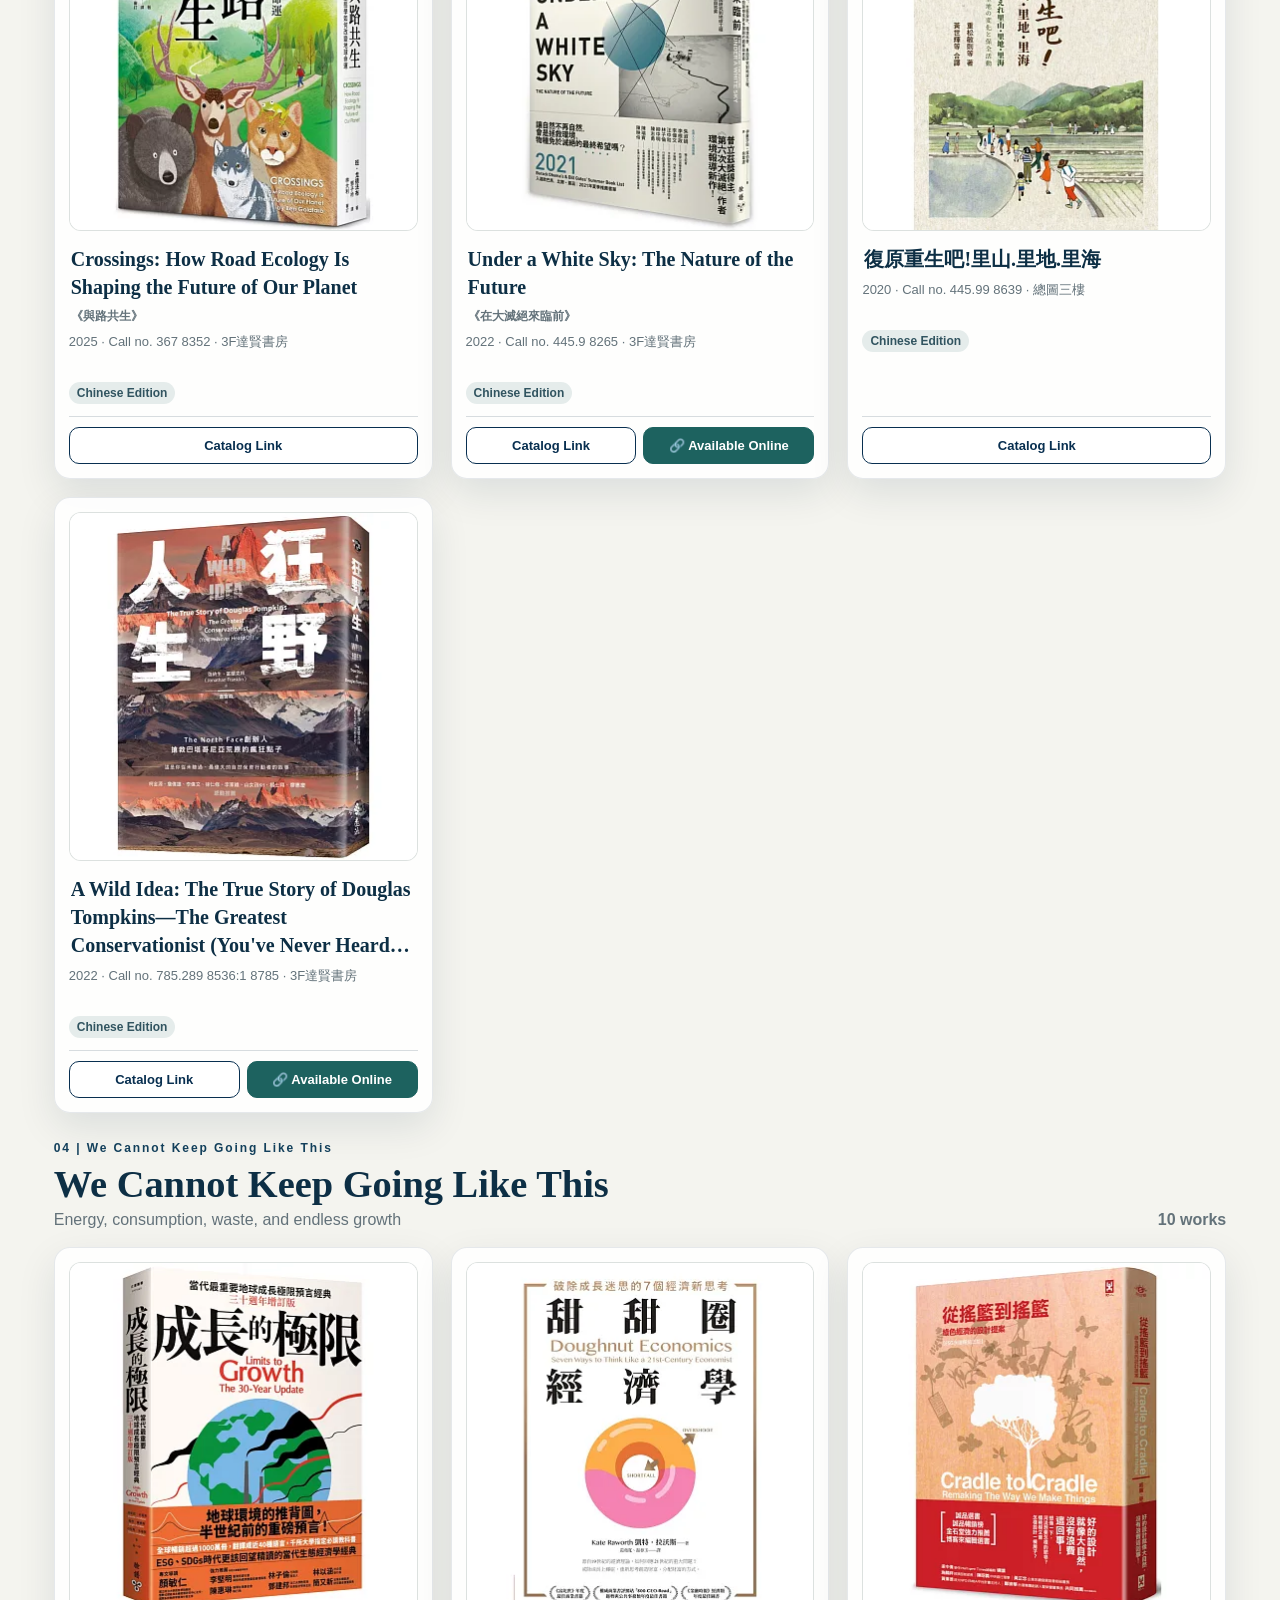
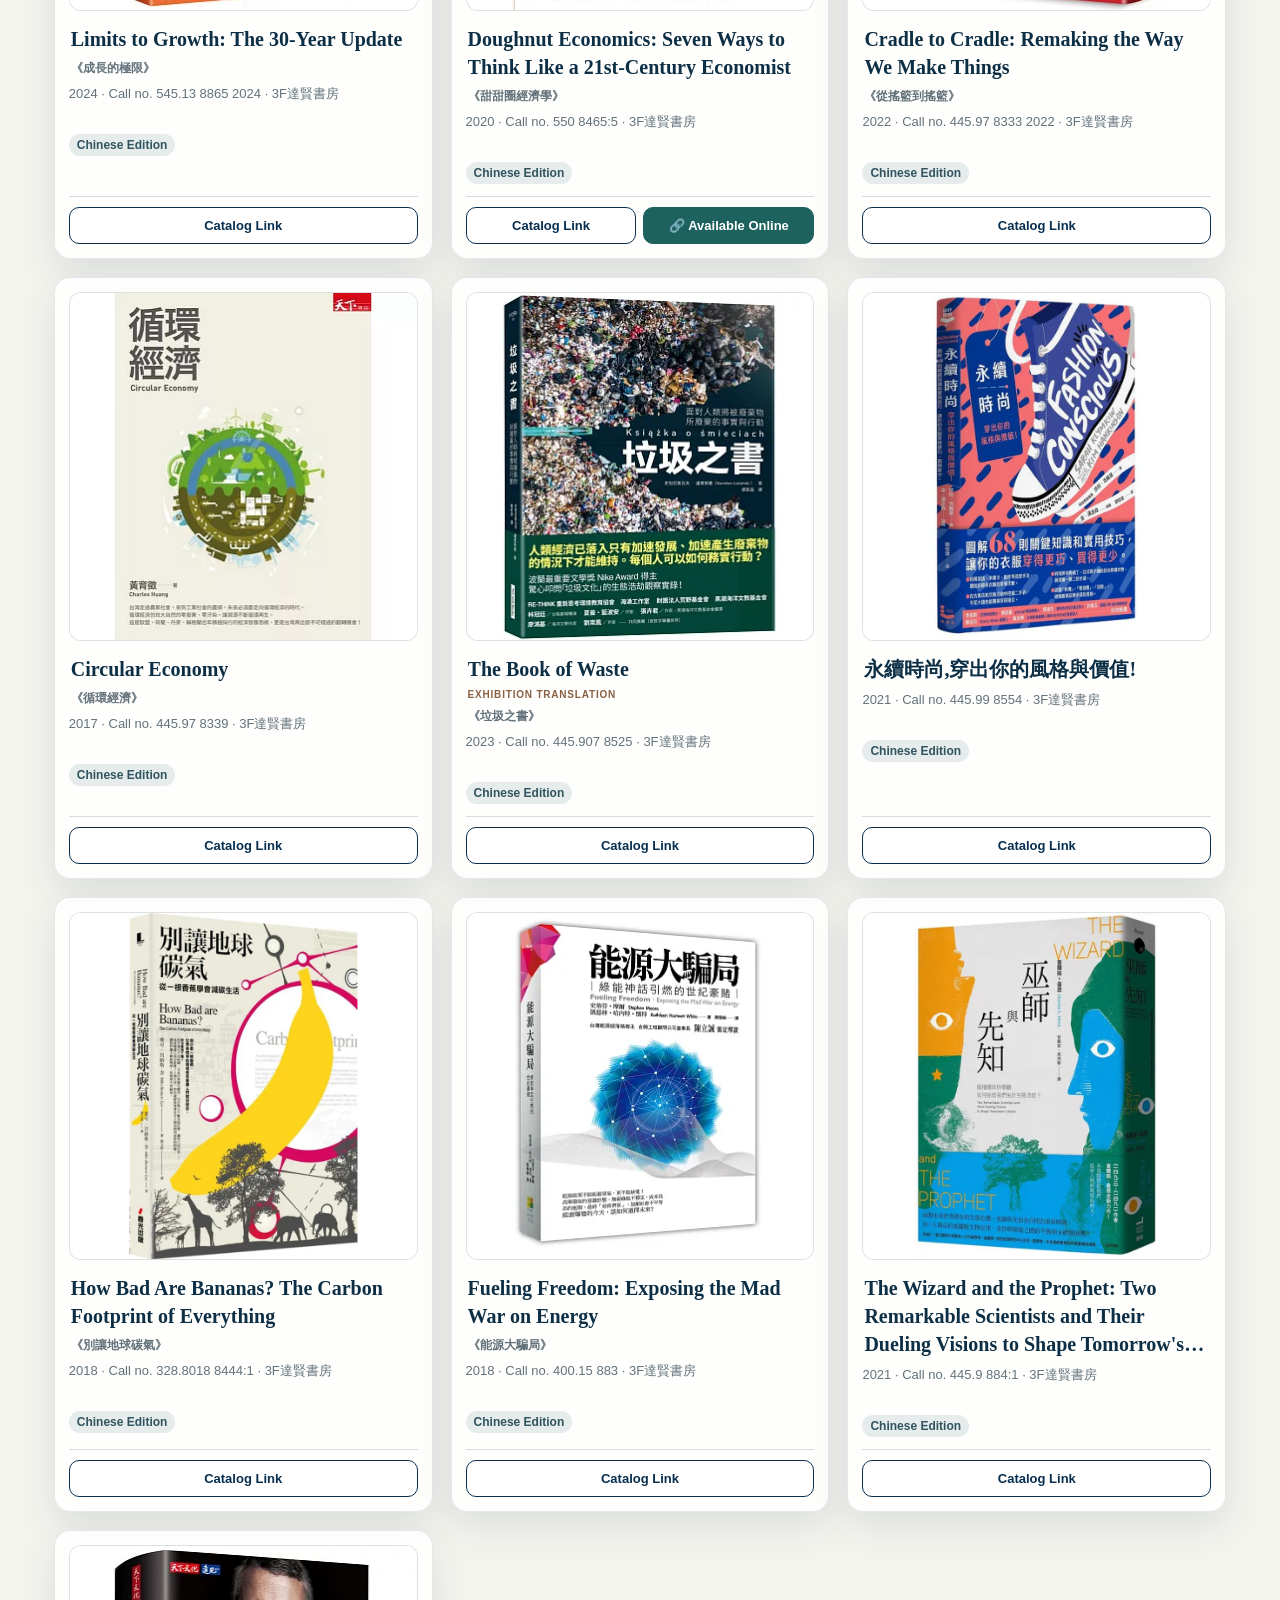
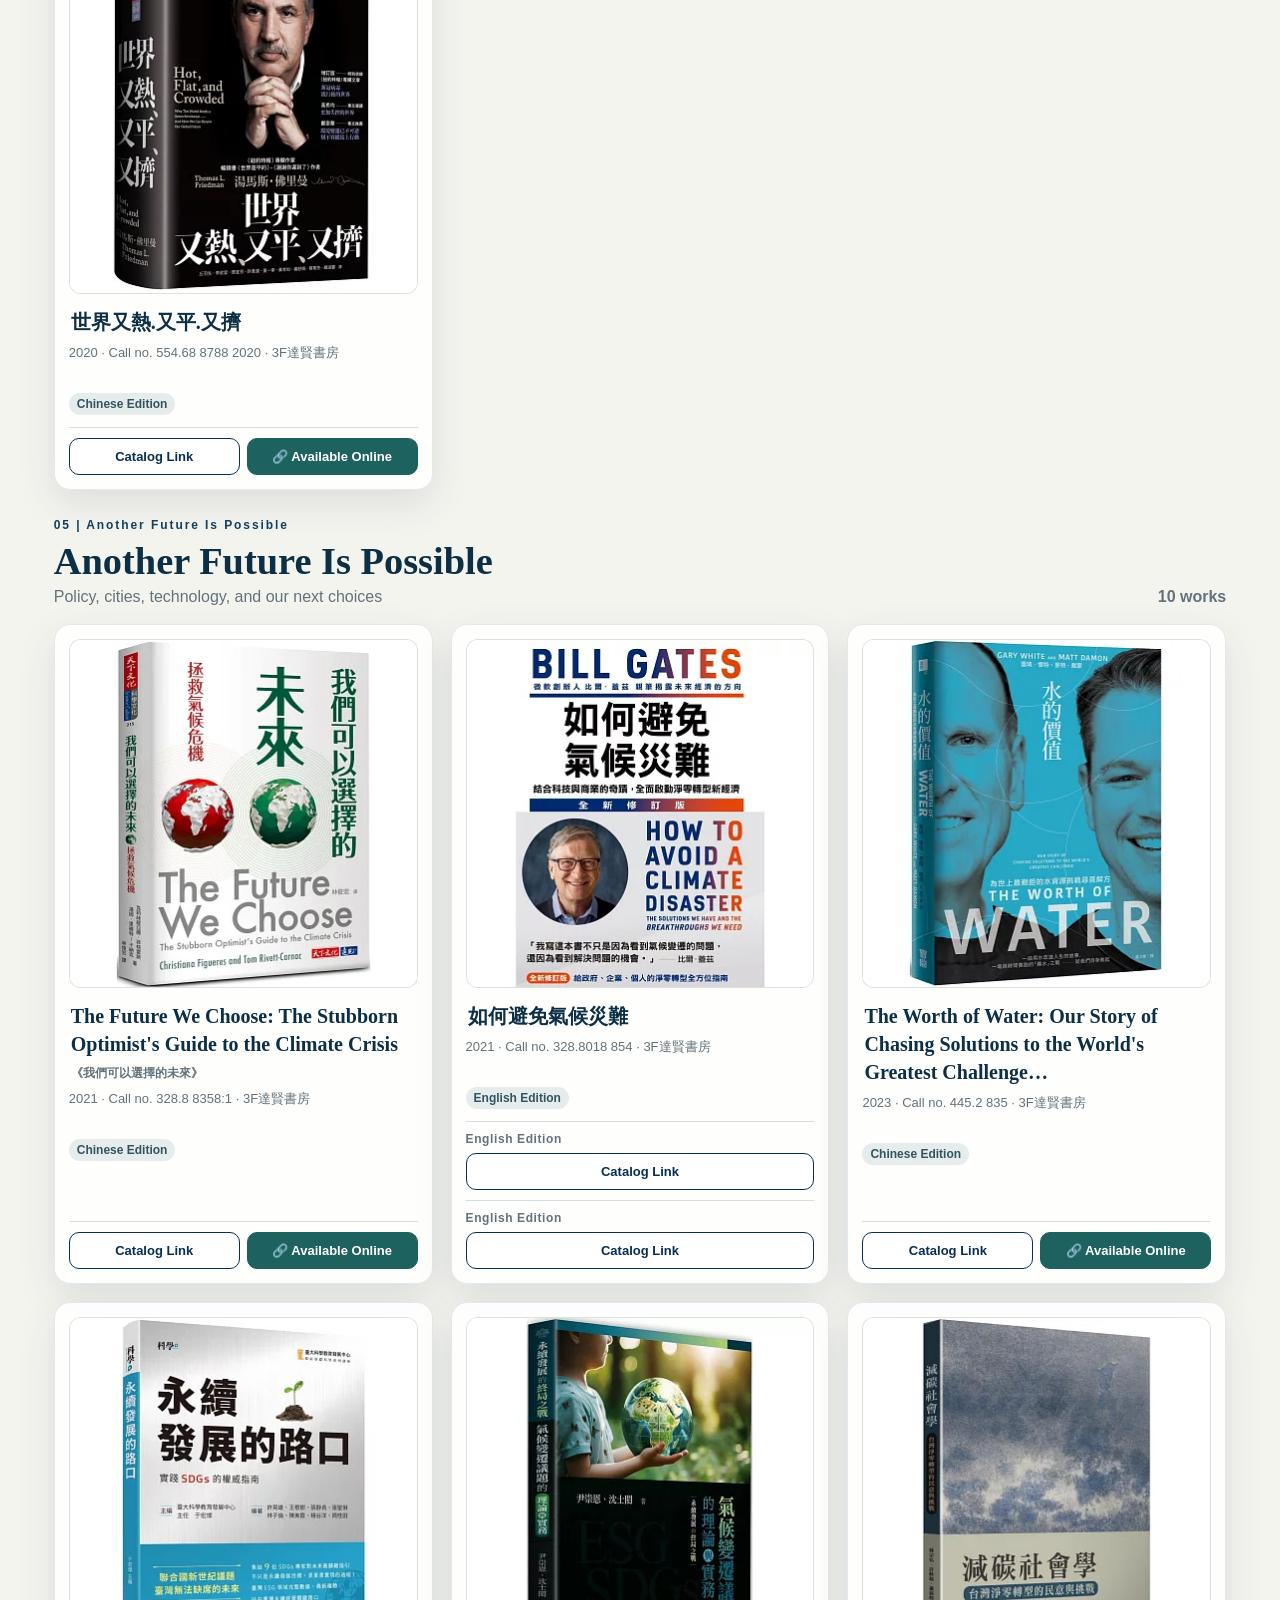
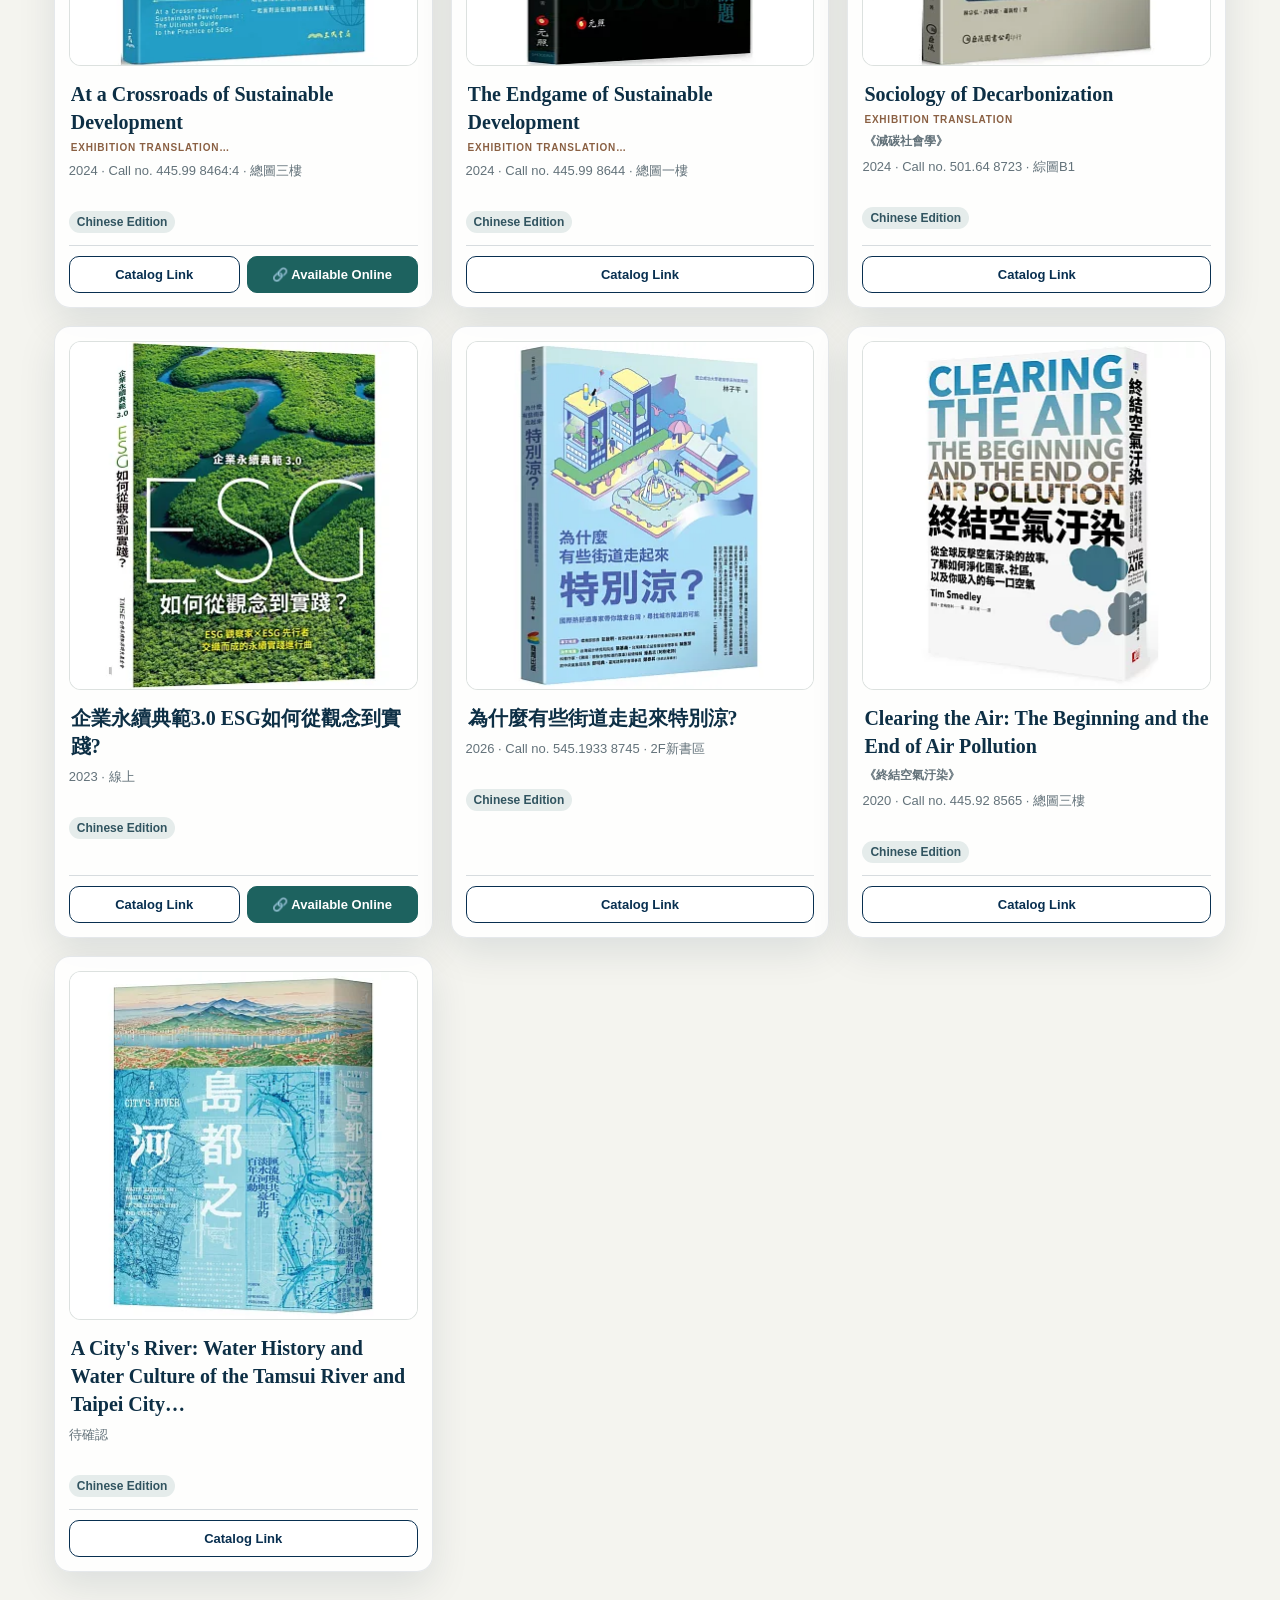
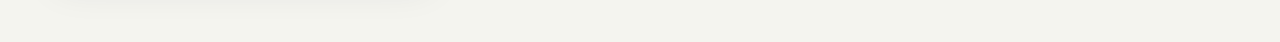
==== commit b5da4b9b: "V1.6.7「完整書影清單版」 V1.6.7「完整書影清單版」" ====
--- a/book-list.html
+++ b/book-list.html
@@ -25,6 +25,8 @@
     @media(max-width:1050px){.toolbar-row{grid-template-columns:1fr}.filters{grid-template-columns:repeat(3,1fr)}.grid{grid-template-columns:repeat(2,1fr)}}
     @media(max-width:680px){.hero{min-height:270px;padding:22px 20px 30px}.hero-top{gap:12px}.language-switcher{gap:12px}.lang-btn{font-size:13px}.main{padding:18px 14px 64px}.toolbar{top:0}.filters{grid-template-columns:repeat(2,1fr)}.filter{font-size:13px;padding:10px 6px}.grid{grid-template-columns:1fr}.section-head{align-items:flex-start}.section-total{display:none}.book{min-height:0}.qr-box{grid-template-columns:1fr}.actions{grid-template-columns:1fr 1fr}}
     @media(prefers-reduced-motion:reduce){*{scroll-behavior:auto!important}.book{transition:none}}
+
+    body.kiosk-mode .open-link{display:none!important}
   </style>
 </head>
 <body>
@@ -63,14 +65,14 @@
     </div>
   </div>
 
-  <script src="js/i18n.js?v=160"></script>
-  <script src="data/books.js"></script>
+  <script src="js/i18n.js?v=167"></script>
+  <script src="data/books.js?v=167"></script>
   <script>
     const LANGS={
       'zh-Hant':{
-        query:'zh',html:'zh-Hant',docTitle:'完整書單｜我們選擇的未來',back:'返回展覽',title:'完整書單',lead:'依五大展區探索本展選書，並查看政大圖書館館藏與線上資源。',search:'搜尋書名、索書號、館藏地…',all:'全部',count:'共 {n} 部作品',works:'{n} 部作品',empty:'找不到符合條件的作品。',catalog:'館藏連結',online:'🔗 線上可獲得',zh:'中文版',en:'English Edition',ja:'日本語版',scanCatalog:'掃描 QR Code 查看館藏',scanOnline:'掃描 QR Code 使用線上資源',modalCatalog:'政大圖書館館藏',modalOnline:'線上可獲得',open:'直接開啟連結 ↗',modalBody:'也可以直接點下方按鈕，在目前裝置開啟。',cover:'BOOK',year:'年',call:'索書號',loc:'館藏地',zones:{earth:['01｜失衡的地球','從45億年氣候史，到我們正在經歷的改變'],climate:['02｜當氣候來到我們身邊','熱浪、野火、冰川與正在改變的世界'],residents:['03｜我們不是唯一的居民','土地、水、森林與其他生命'],consume:['04｜不能一直這樣下去','能源、消費、垃圾與無限成長'],future:['05｜未來，可以不一樣','政策、城市、科技與我們的下一個選擇']}},
-      en:{query:'en',html:'en',docTitle:'Full Book List | The Future We Choose',back:'Back to Exhibition',title:'Full Book List',lead:'Explore the exhibition books by five themes and open NCCU Library catalog or online-access links.',search:'Search title, call number, or location…',all:'All',count:'{n} works',works:'{n} works',empty:'No matching works found.',catalog:'Catalog Link',online:'🔗 Available Online',zh:'Chinese Edition',en:'English Edition',ja:'Japanese Edition',scanCatalog:'Scan to view the catalog record',scanOnline:'Scan to use the online resource',modalCatalog:'NCCU Library Catalog',modalOnline:'Available Online',open:'Open Link ↗',modalBody:'You can also use the button below to open the link on this device.',cover:'BOOK',year:'Year',call:'Call no.',loc:'Location',zones:{earth:['01 | An Unbalanced Earth','From 4.5 billion years of climate history to the changes we are living through'],climate:['02 | When Climate Comes Home','Heat waves, wildfires, glaciers, and a changing world'],residents:['03 | We Are Not the Only Residents','Land, water, forests, and other forms of life'],consume:['04 | We Cannot Keep Going Like This','Energy, consumption, waste, and endless growth'],future:['05 | Another Future Is Possible','Policy, cities, technology, and our next choices']}},
-      ja:{query:'ja',html:'ja',docTitle:'全書リスト｜私たちが選ぶ未来',back:'展示へ戻る',title:'全書リスト',lead:'5つのテーマから展示図書を探し、政治大学図書館の所蔵・オンライン資料を確認できます。',search:'書名・請求記号・所蔵場所を検索…',all:'すべて',count:'全 {n} 作品',works:'{n} 作品',empty:'条件に合う作品が見つかりません。',catalog:'所蔵リンク',online:'🔗 オンラインで利用可能',zh:'中国語版',en:'英語版',ja:'日本語版',scanCatalog:'QRコードで所蔵情報を確認',scanOnline:'QRコードでオンライン資料を利用',modalCatalog:'政治大学図書館 所蔵',modalOnline:'オンラインで利用可能',open:'リンクを開く ↗',modalBody:'下のボタンから、この端末で直接開くこともできます。',cover:'BOOK',year:'年',call:'請求記号',loc:'所蔵場所',zones:{earth:['01｜均衡を失う地球','45億年の気候史から、いま私たちが経験する変化へ'],climate:['02｜気候が私たちの暮らしに来るとき','熱波、山火事、氷河、そして変わりつつある世界'],residents:['03｜人間だけが住人ではない','土地、水、森、そしてほかの生命'],consume:['04｜このままでは続かない','エネルギー、消費、廃棄物、そして無限成長'],future:['05｜未来は変えられる','政策、都市、技術、そして私たちの次の選択']}}
+        query:'zh',html:'zh-Hant',docTitle:'完整書單｜我們選擇的未來',back:'返回展覽',title:'完整書單',lead:'依五大展區探索本展選書，並查看政大圖書館館藏與線上資源。',search:'搜尋書名、索書號、館藏地…',all:'全部',count:'共 {n} 部作品',works:'{n} 部作品',empty:'找不到符合條件的作品。',catalog:'館藏連結',online:'🔗 線上可獲得',zh:'中文版',en:'English Edition',ja:'日本語版',scanCatalog:'掃描 QR Code 查看館藏',scanOnline:'掃描 QR Code 使用線上資源',modalCatalog:'政大圖書館館藏',modalOnline:'線上可獲得',open:'直接開啟連結 ↗',modalBody:'也可以直接點下方按鈕，在目前裝置開啟。',modalBodyKiosk:'展場模式請使用手機掃描 QR Code；本螢幕不會開啟外部網站。',cover:'BOOK',year:'年',call:'索書號',loc:'館藏地',zones:{earth:['01｜失衡的地球','從45億年氣候史，到我們正在經歷的改變'],climate:['02｜當氣候來到我們身邊','熱浪、野火、冰川與正在改變的世界'],residents:['03｜我們不是唯一的居民','土地、水、森林與其他生命'],consume:['04｜不能一直這樣下去','能源、消費、垃圾與無限成長'],future:['05｜未來，可以不一樣','政策、城市、科技與我們的下一個選擇']}},
+      en:{query:'en',html:'en',docTitle:'Full Book List | The Future We Choose',back:'Back to Exhibition',title:'Full Book List',lead:'Explore the exhibition books by five themes and open NCCU Library catalog or online-access links.',search:'Search title, call number, or location…',all:'All',count:'{n} works',works:'{n} works',empty:'No matching works found.',catalog:'Catalog Link',online:'🔗 Available Online',zh:'Chinese Edition',en:'English Edition',ja:'Japanese Edition',scanCatalog:'Scan to view the catalog record',scanOnline:'Scan to use the online resource',modalCatalog:'NCCU Library Catalog',modalOnline:'Available Online',open:'Open Link ↗',modalBody:'You can also use the button below to open the link on this device.',modalBodyKiosk:'In exhibition mode, please scan the QR code with your phone. External websites will not open on this screen.',cover:'BOOK',year:'Year',call:'Call no.',loc:'Location',zones:{earth:['01 | An Unbalanced Earth','From 4.5 billion years of climate history to the changes we are living through'],climate:['02 | When Climate Comes Home','Heat waves, wildfires, glaciers, and a changing world'],residents:['03 | We Are Not the Only Residents','Land, water, forests, and other forms of life'],consume:['04 | We Cannot Keep Going Like This','Energy, consumption, waste, and endless growth'],future:['05 | Another Future Is Possible','Policy, cities, technology, and our next choices']}},
+      ja:{query:'ja',html:'ja',docTitle:'全書リスト｜私たちが選ぶ未来',back:'展示へ戻る',title:'全書リスト',lead:'5つのテーマから展示図書を探し、政治大学図書館の所蔵・オンライン資料を確認できます。',search:'書名・請求記号・所蔵場所を検索…',all:'すべて',count:'全 {n} 作品',works:'{n} 作品',empty:'条件に合う作品が見つかりません。',catalog:'所蔵リンク',online:'🔗 オンラインで利用可能',zh:'中国語版',en:'英語版',ja:'日本語版',scanCatalog:'QRコードで所蔵情報を確認',scanOnline:'QRコードでオンライン資料を利用',modalCatalog:'政治大学図書館 所蔵',modalOnline:'オンラインで利用可能',open:'リンクを開く ↗',modalBody:'下のボタンから、この端末で直接開くこともできます。',modalBodyKiosk:'展示モードでは、スマートフォンでQRコードを読み取ってください。この画面から外部サイトは開きません。',cover:'BOOK',year:'年',call:'請求記号',loc:'所蔵場所',zones:{earth:['01｜均衡を失う地球','45億年の気候史から、いま私たちが経験する変化へ'],climate:['02｜気候が私たちの暮らしに来るとき','熱波、山火事、氷河、そして変わりつつある世界'],residents:['03｜人間だけが住人ではない','土地、水、森、そしてほかの生命'],consume:['04｜このままでは続かない','エネルギー、消費、廃棄物、そして無限成長'],future:['05｜未来は変えられる','政策、都市、技術、そして私たちの次の選択']}}
     };
     const zoneOrder=['earth','climate','residents','consume','future'];
     function safeGet(k){try{return localStorage.getItem(k)}catch{return null}}
@@ -88,7 +90,7 @@
     function editionLabel(code){return LANGS[lang][code==='zh-Hant'?'zh':code]||code}
     function withLang(path){const u=new URL(path,location.href);u.searchParams.set('lang',LANGS[lang].query);if(kioskMode())u.searchParams.set('kiosk','1');return u.pathname.split('/').pop()+u.search+u.hash}
     function setLanguage(v){lang=norm(v)||'zh-Hant';if(!kioskMode())safeSet('sustainabilityLang',lang);const u=new URL(location.href);u.searchParams.set('lang',LANGS[lang].query);history.replaceState(null,'',u.pathname+u.search+u.hash);applyStatic();render()}
-    function applyStatic(){const u=LANGS[lang];document.documentElement.lang=u.html;document.title=u.docTitle;document.getElementById('backText').textContent=u.back;document.getElementById('backLink').href=withLang('index.html#collection');document.getElementById('pageTitle').textContent=u.title;document.getElementById('pageLead').textContent=u.lead;document.getElementById('search').placeholder=u.search;document.getElementById('empty').textContent=u.empty;document.querySelectorAll('.lang-btn').forEach(b=>b.classList.toggle('active',b.dataset.lang===lang));buildFilters()}
+    function applyStatic(){const u=LANGS[lang];document.body.classList.toggle('kiosk-mode',kioskMode());document.documentElement.lang=u.html;document.title=u.docTitle;document.getElementById('backText').textContent=u.back;document.getElementById('backLink').href=withLang('index.html#collection');document.getElementById('pageTitle').textContent=u.title;document.getElementById('pageLead').textContent=u.lead;document.getElementById('search').placeholder=u.search;document.getElementById('empty').textContent=u.empty;document.querySelectorAll('.lang-btn').forEach(b=>b.classList.toggle('active',b.dataset.lang===lang));buildFilters()}
     function buildFilters(){const u=LANGS[lang], box=document.getElementById('filters');const items=[['all',u.all],...zoneOrder.map(k=>[k,u.zones[k][0].replace(/^\d+\s*[｜|]\s*/, '')])];box.innerHTML=items.map(([k,l])=>`<button class="filter ${filter===k?'active':''}" data-filter="${k}">${esc(l)}</button>`).join('');box.querySelectorAll('button').forEach(b=>b.onclick=()=>{filter=b.dataset.filter;const url=new URL(location.href);filter==='all'?url.searchParams.delete('filter'):url.searchParams.set('filter',filter);history.replaceState(null,'',url.pathname+url.search+url.hash);buildFilters();render()})}
     function metaText(e){const u=LANGS[lang], parts=[];if(e.year)parts.push(e.year);if(e.callNumber)parts.push(`${u.call} ${e.callNumber}`);if(e.location)parts.push(e.location);return parts.join(' · ')}
     function displayTitleInfo(w){
@@ -111,7 +113,7 @@
     function renderEdition(e,multi,displayTitle){const u=LANGS[lang];const actions=[];const modalTitle=lang!=='zh-Hant'&&displayTitle?displayTitle:e.title;if(e.catalogUrl)actions.push(`<button class="action" data-title="${esc(modalTitle)}" data-url="${esc(e.catalogUrl)}" data-qr="${esc(e.catalogQr||'')}" data-kind="catalog">${esc(u.catalog)}</button>`);if(e.ebookUrl)actions.push(`<button class="action online" data-title="${esc(modalTitle)}" data-url="${esc(e.ebookUrl)}" data-qr="${esc(e.ebookQr||'')}" data-kind="online">${esc(u.online)}</button>`);return `<div class="edition">${multi?`<div class="edition-name">${esc(editionLabel(e.language))}</div>`:''}<div class="actions ${actions.length===1?'one':''}">${actions.join('')}</div></div>`}
     function bindImages(){document.querySelectorAll('.cover').forEach(img=>{const done=()=>img.parentElement.classList.add('loaded');if(img.complete&&img.naturalWidth)done();else{img.addEventListener('load',done,{once:true});img.addEventListener('error',()=>img.remove(),{once:true})}})}
     const modal=document.getElementById('modal');function closeModal(){modal.classList.remove('show');modal.setAttribute('aria-hidden','true')}
-    function bindActions(){content.querySelectorAll('.action').forEach(btn=>btn.onclick=()=>{const u=LANGS[lang], online=btn.dataset.kind==='online';document.getElementById('modalType').textContent=online?u.modalOnline:u.modalCatalog;document.getElementById('modalTitle').textContent=btn.dataset.title;document.getElementById('modalInstruction').textContent=online?u.scanOnline:u.scanCatalog;document.getElementById('modalBody').textContent=u.modalBody;document.getElementById('modalQr').src=btn.dataset.qr;document.getElementById('modalQr').style.display=btn.dataset.qr?'block':'none';document.getElementById('modalOpen').textContent=u.open;document.getElementById('modalOpen').href=btn.dataset.url;document.getElementById('modalUrl').textContent=btn.dataset.url;modal.classList.add('show');modal.setAttribute('aria-hidden','false')})}
+    function bindActions(){content.querySelectorAll('.action').forEach(btn=>btn.onclick=()=>{const u=LANGS[lang], online=btn.dataset.kind==='online', kiosk=kioskMode();document.getElementById('modalType').textContent=online?u.modalOnline:u.modalCatalog;document.getElementById('modalTitle').textContent=btn.dataset.title;document.getElementById('modalInstruction').textContent=online?u.scanOnline:u.scanCatalog;document.getElementById('modalBody').textContent=kiosk?u.modalBodyKiosk:u.modalBody;document.getElementById('modalQr').src=btn.dataset.qr;document.getElementById('modalQr').style.display=btn.dataset.qr?'block':'none';const open=document.getElementById('modalOpen');open.textContent=u.open;if(kiosk){open.removeAttribute('href');open.style.display='none'}else{open.href=btn.dataset.url;open.style.display='inline-flex'}document.getElementById('modalUrl').textContent=btn.dataset.url;modal.classList.add('show');modal.setAttribute('aria-hidden','false')})}
     document.getElementById('search').addEventListener('input',e=>{query=e.target.value;render()});document.querySelectorAll('.lang-btn').forEach(b=>b.onclick=()=>setLanguage(b.dataset.lang));document.getElementById('modalClose').onclick=closeModal;modal.addEventListener('click',e=>{if(e.target===modal)closeModal()});document.addEventListener('keydown',e=>{if(e.key==='Escape')closeModal()});
     applyStatic();render();
   </script>
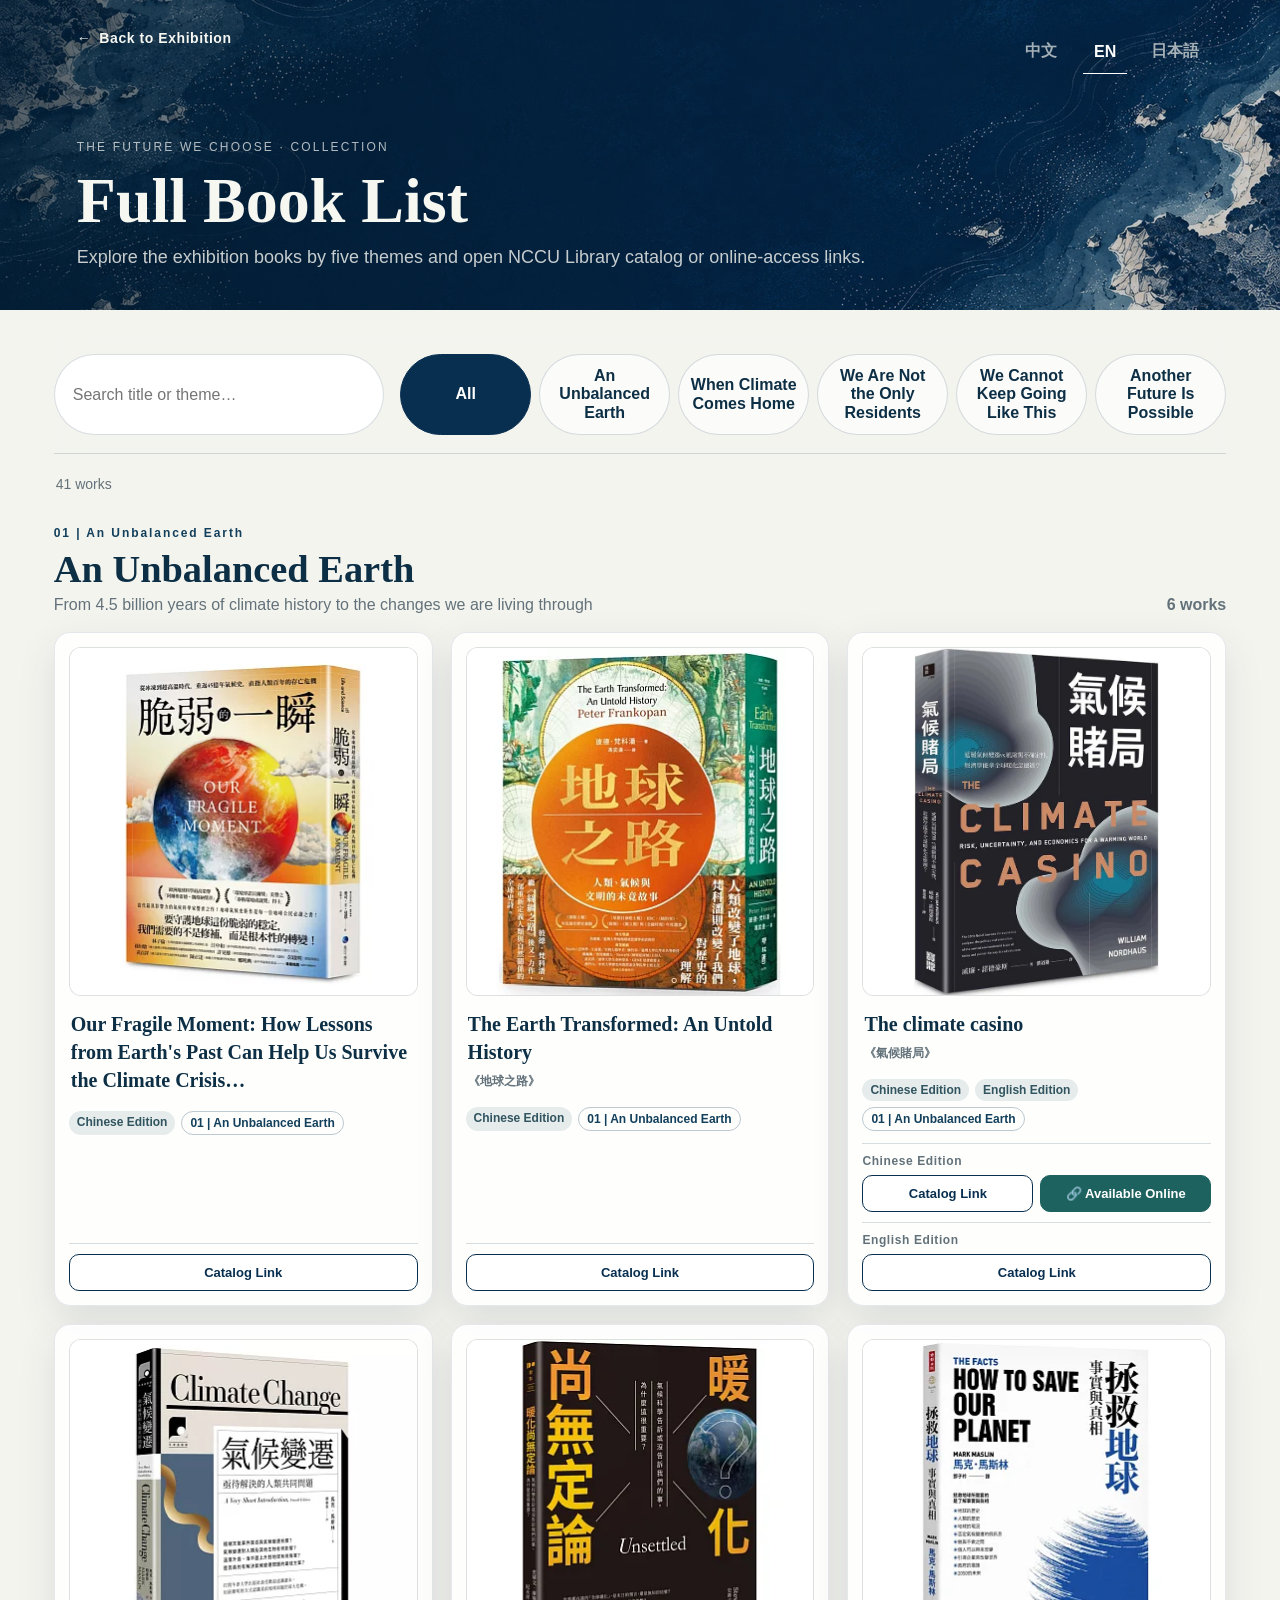
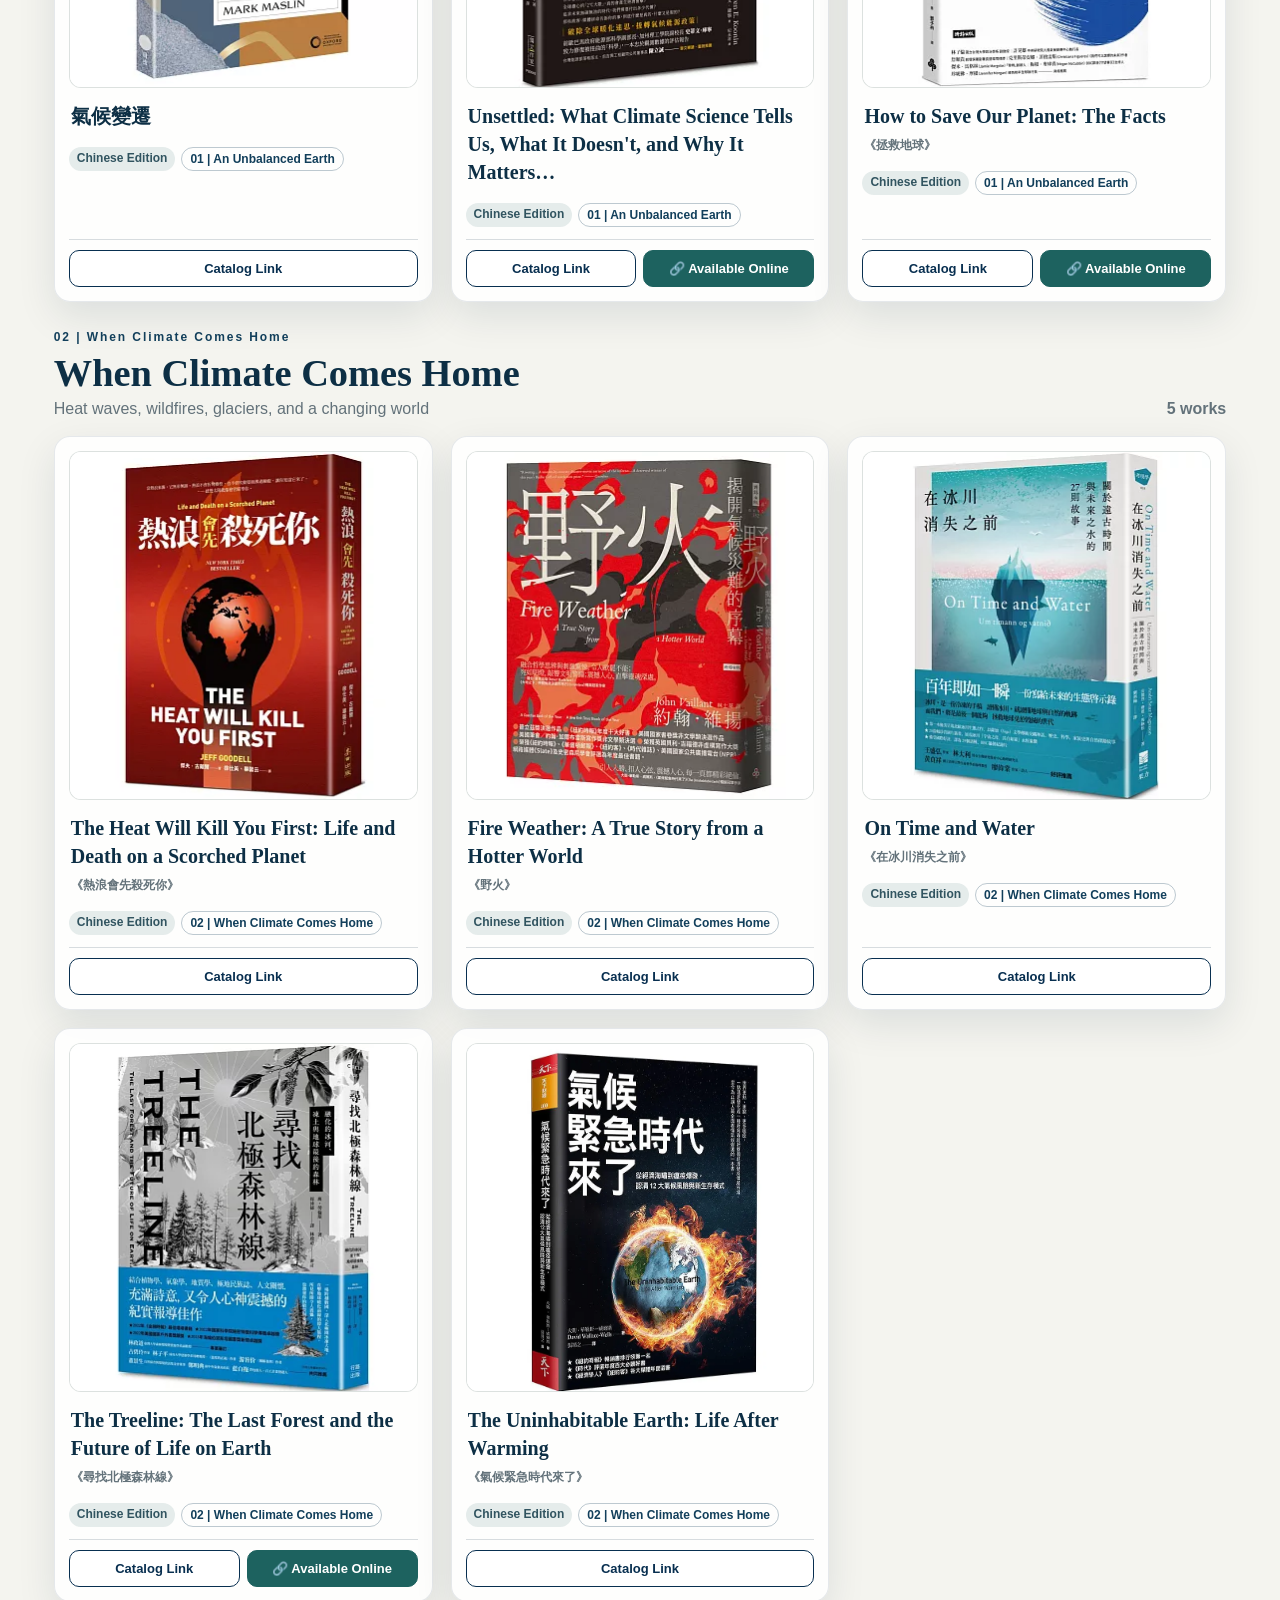
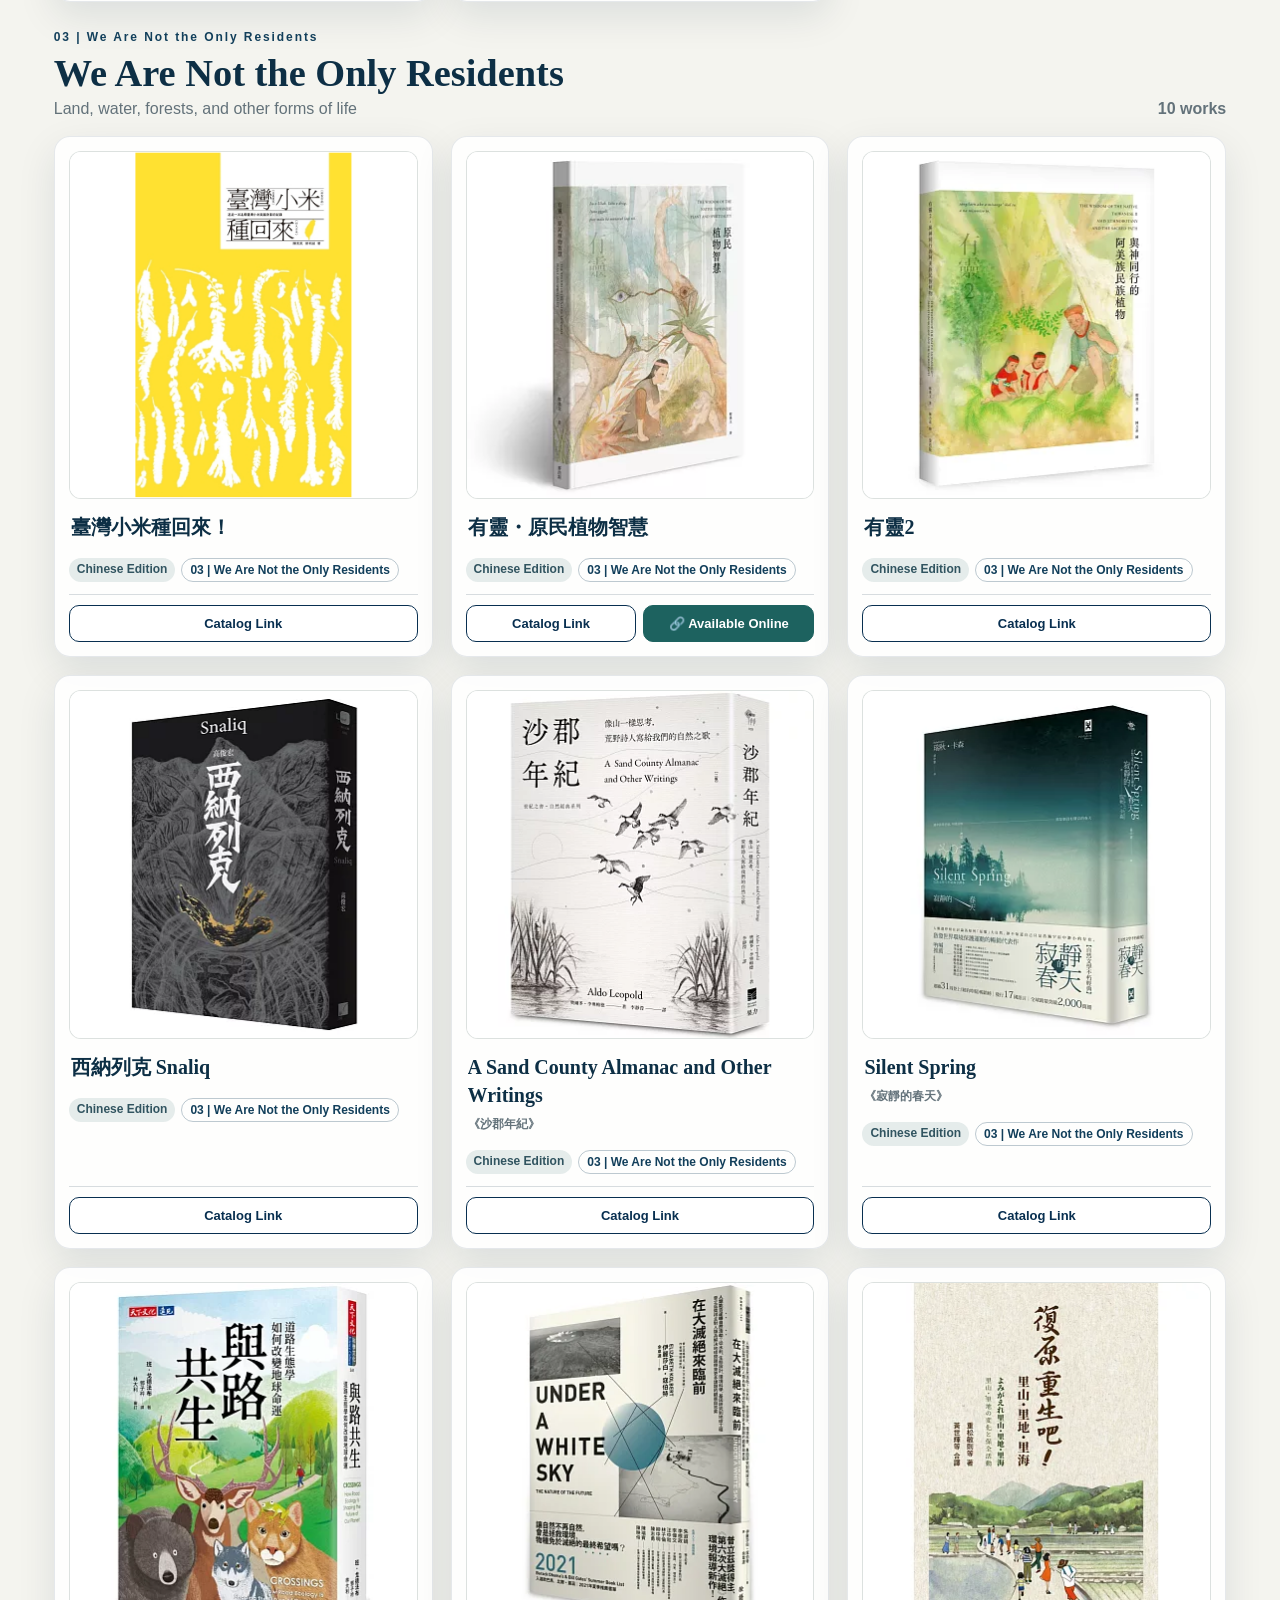
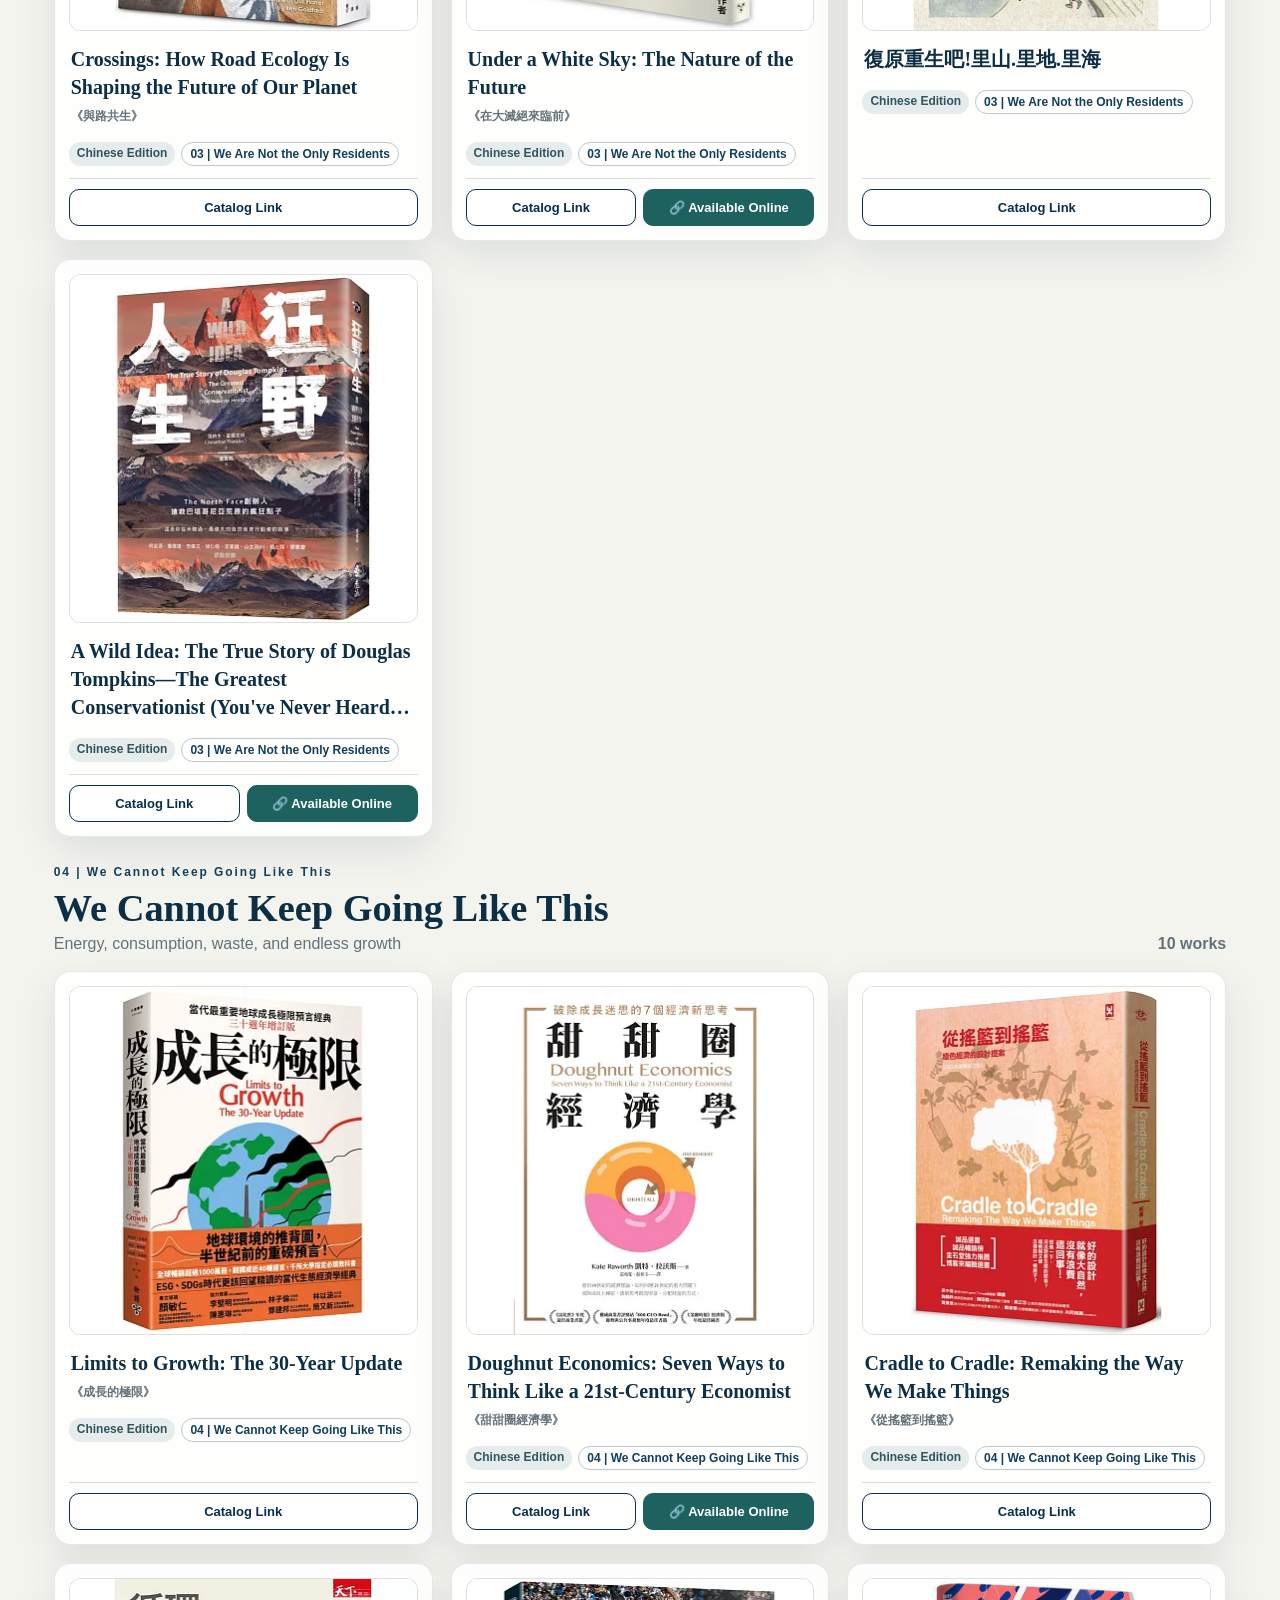
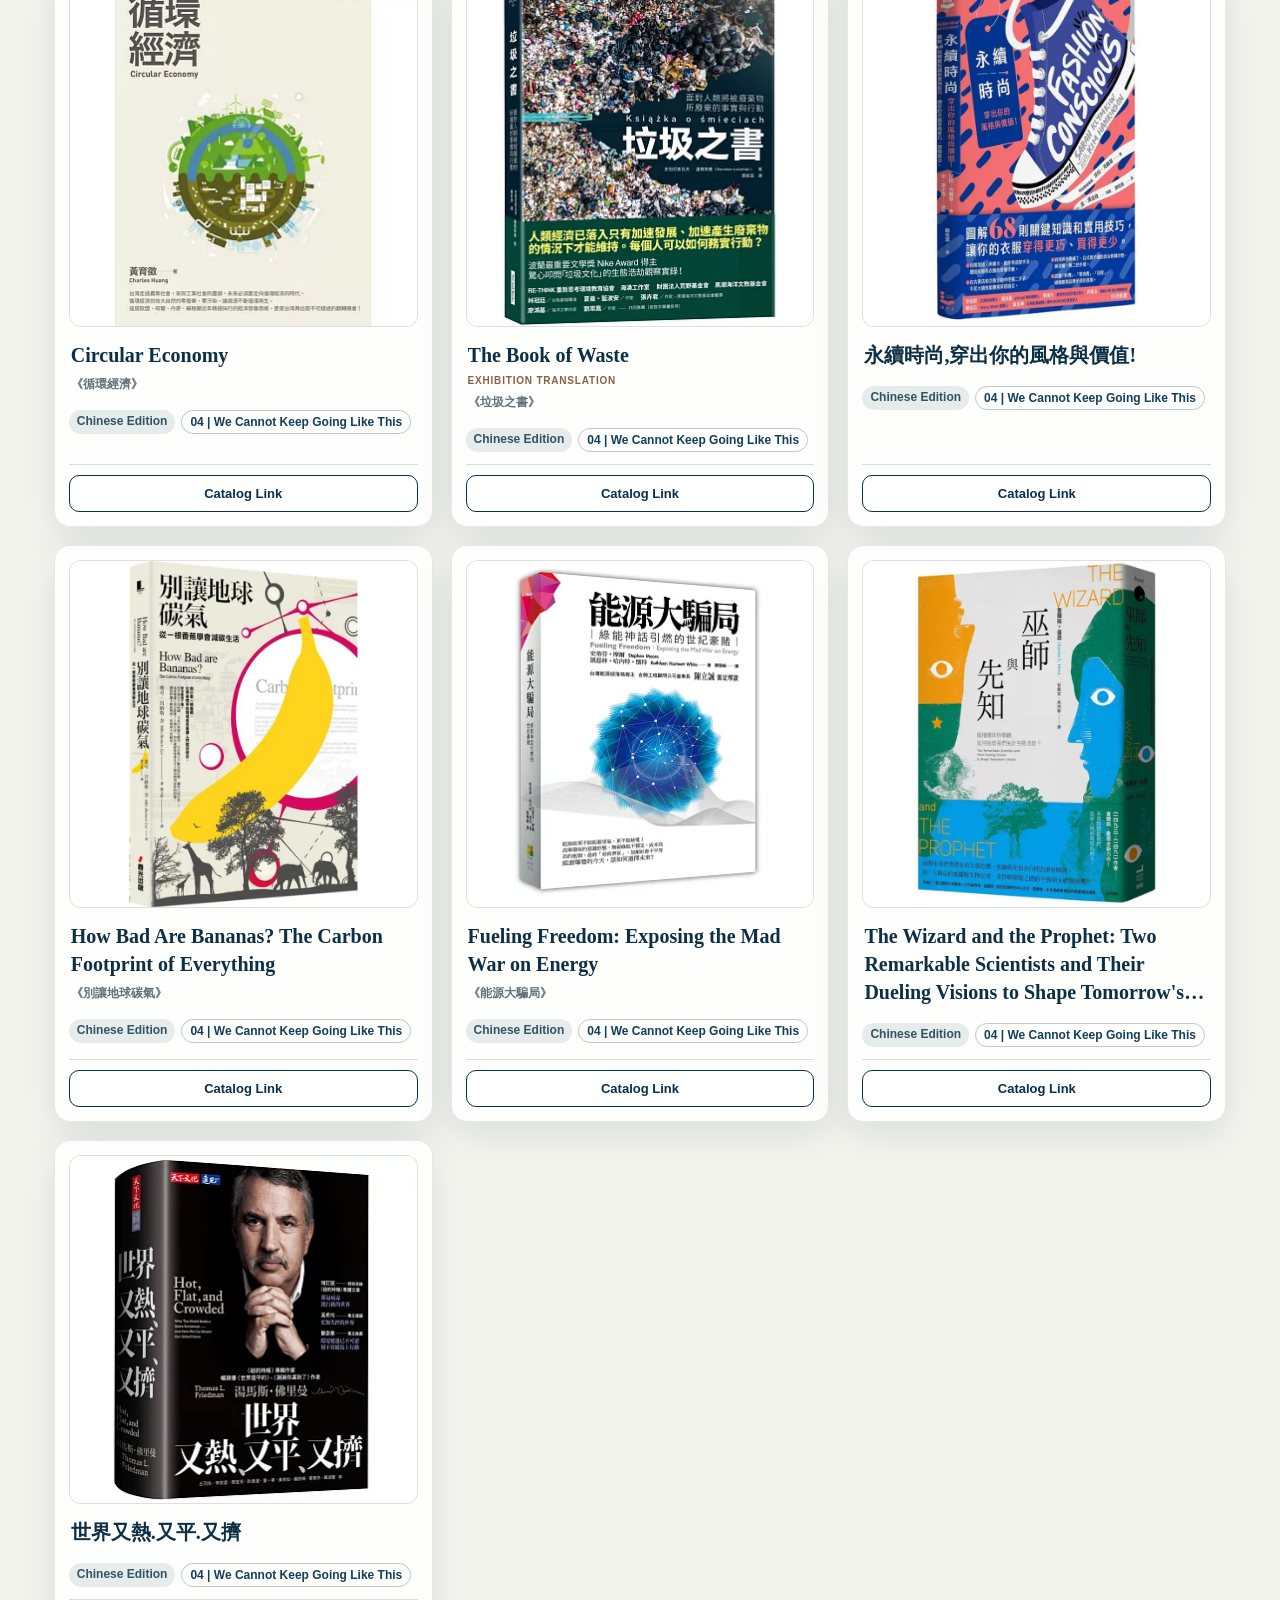
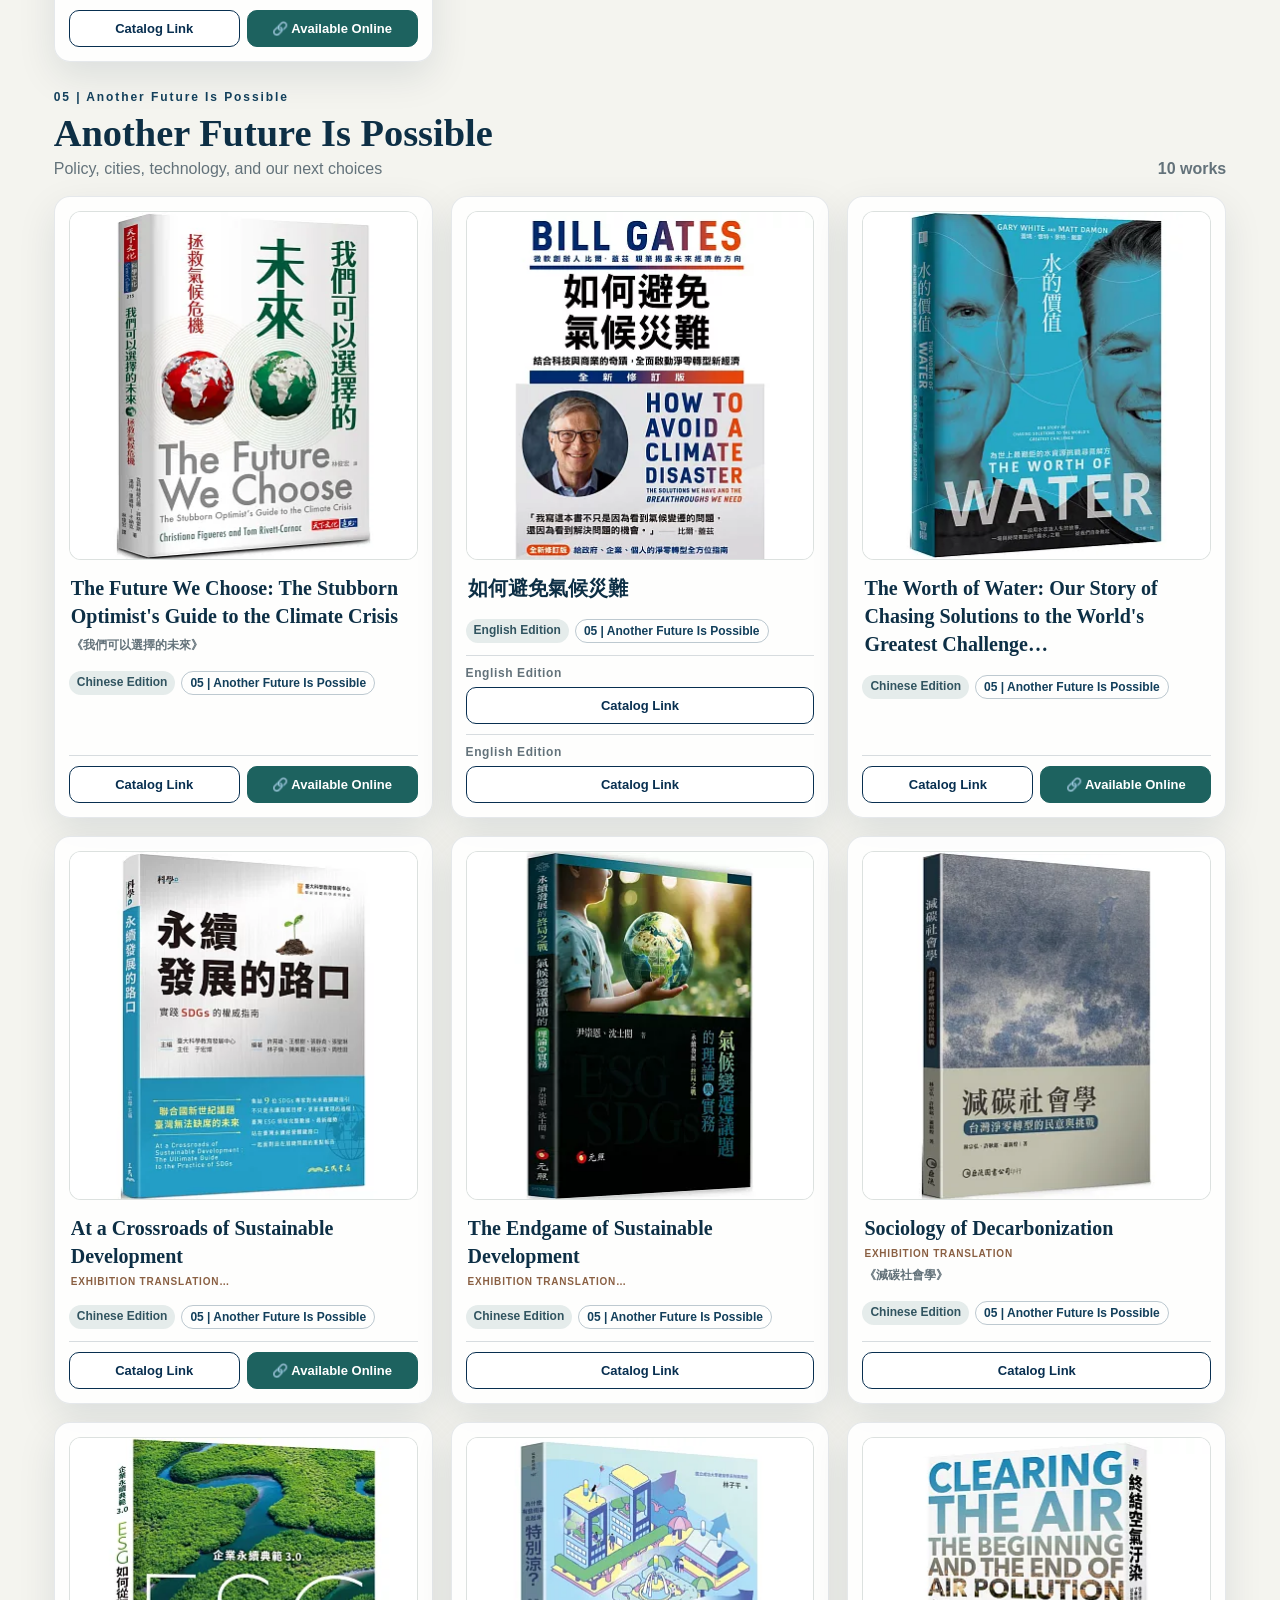
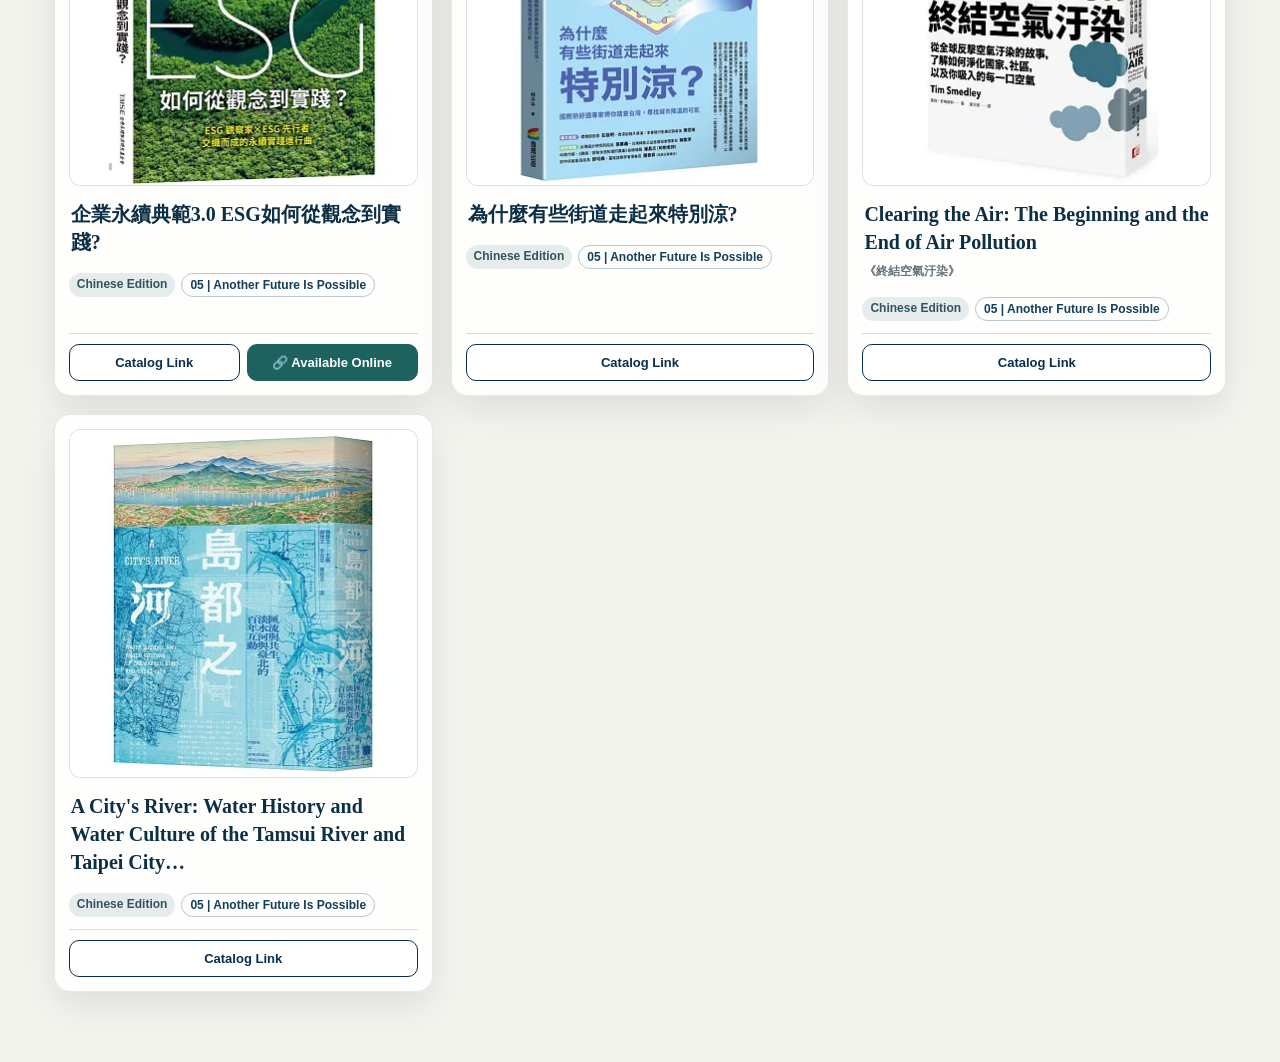
==== commit dad15793: "v1.7.4 v1.7.4" ====
--- a/book-list.html
+++ b/book-list.html
@@ -18,7 +18,7 @@
     .hero>*{position:relative;z-index:1}.hero-top{display:flex;align-items:flex-start;justify-content:space-between;gap:24px}.back{display:inline-flex;align-items:center;gap:8px;text-decoration:none;font-weight:700;font-size:14px;letter-spacing:.04em}.language-switcher{display:flex;gap:20px;align-items:center}.lang-btn{border:0;background:transparent;color:rgba(247,247,242,.66);padding:10px 4px;min-width:44px;min-height:44px;cursor:pointer;border-bottom:1px solid transparent;font-weight:700}.lang-btn.active{color:#fff;border-color:#fff}.eyebrow{font-size:12px;letter-spacing:.18em;text-transform:uppercase;margin:0 0 14px;color:rgba(247,247,242,.72)}.hero h1{font-family:"Noto Serif TC","Source Han Serif TC","PMingLiU",serif;font-size:clamp(46px,5vw,82px);font-weight:550;line-height:1.02;margin:0}.hero p.lead{margin:14px 0 0;font-size:18px;color:rgba(247,247,242,.8)}
     .main{padding:28px clamp(18px,4.2vw,72px) 70px}.toolbar{position:sticky;top:0;z-index:20;background:rgba(244,244,239,.92);backdrop-filter:blur(14px);padding:16px 0 18px;border-bottom:1px solid var(--line)}.toolbar-row{display:grid;grid-template-columns:minmax(240px,.8fr) 2fr;gap:16px}.search{width:100%;border:1px solid var(--line);border-radius:999px;padding:14px 18px;background:#fff;color:var(--ink);outline:none}.filters{display:grid;grid-template-columns:repeat(6,minmax(0,1fr));gap:8px}.filter{border:1px solid var(--line);border-radius:999px;padding:12px 8px;background:rgba(255,255,255,.64);color:var(--ink);font-weight:800;cursor:pointer;line-height:1.15}.filter.active{background:var(--sea);color:#fff;border-color:var(--sea)}
     .summary{display:flex;justify-content:space-between;align-items:center;gap:20px;padding:22px 2px 6px;color:var(--muted);font-size:14px}.section{padding-top:28px}.section-head{display:flex;align-items:end;justify-content:space-between;gap:24px;margin-bottom:18px}.section-kicker{font-size:12px;letter-spacing:.16em;color:var(--sea2);font-weight:900;margin-bottom:7px}.section-head h2{font-family:"Noto Serif TC","Source Han Serif TC","PMingLiU",serif;font-size:clamp(28px,3vw,44px);margin:0 0 5px}.section-head p{margin:0;color:var(--muted);font-size:16px}.section-total{color:var(--muted);font-weight:800;white-space:nowrap}.grid{display:grid;grid-template-columns:repeat(4,minmax(0,1fr));gap:18px}
-    .book{background:rgba(255,255,255,.88);border:1px solid rgba(13,47,69,.10);border-radius:16px;box-shadow:var(--shadow);padding:14px;display:flex;flex-direction:column;min-height:440px;transition:transform .2s ease}@media(hover:hover){.book:hover{transform:translateY(-3px)}}.cover-wrap{aspect-ratio:1/1;border-radius:12px;background:#eef1ed;display:grid;place-items:center;overflow:hidden;border:1px solid rgba(13,47,69,.08);position:relative}.cover{width:100%;height:100%;object-fit:contain;background:#fff}.cover-fallback{position:absolute;inset:0;display:flex;align-items:center;justify-content:center;padding:22px;text-align:center;background:linear-gradient(145deg,#0b3856,#1b566f);color:#f4f4ef;font-family:"Noto Serif TC","Source Han Serif TC",serif;font-size:20px;line-height:1.55}.cover-wrap.loaded .cover-fallback{display:none}.book h3{font-family:"Noto Serif TC","Source Han Serif TC","PMingLiU",serif;font-size:20px;line-height:1.4;margin:14px 2px 7px;display:-webkit-box;-webkit-line-clamp:3;-webkit-box-orient:vertical;overflow:hidden}.book-title-original{display:block;margin-top:6px;font-family:"Noto Sans TC","PingFang TC","Microsoft JhengHei",sans-serif;font-size:12px;line-height:1.5;color:var(--muted);font-weight:600}.book-title-note{display:block;margin-top:5px;font-family:"Noto Sans TC","PingFang TC","Microsoft JhengHei",sans-serif;font-size:10px;line-height:1.3;letter-spacing:.08em;text-transform:uppercase;color:#8a6043;font-weight:800}.meta-line{color:var(--muted);font-size:13px;line-height:1.55;min-height:40px}.edition-chips{display:flex;gap:6px;flex-wrap:wrap;margin:10px 0 0}.chip{font-size:12px;border-radius:999px;background:#e5eceb;color:#315460;padding:4px 8px;font-weight:800}.remark{margin:8px 0 0;color:#8a6043;font-size:12px;font-weight:700}.edition-list{margin-top:auto;padding-top:12px;display:grid;gap:10px}.edition{border-top:1px solid var(--line);padding-top:10px}.edition-name{font-size:12px;color:var(--muted);font-weight:900;letter-spacing:.05em;margin-bottom:7px}.actions{display:grid;grid-template-columns:repeat(2,minmax(0,1fr));gap:7px}.actions.one{grid-template-columns:1fr}.action{border:1px solid var(--sea);background:#fff;color:var(--sea);border-radius:10px;padding:10px 8px;font-weight:900;cursor:pointer;font-size:13px}.action.online{background:var(--online);color:#fff;border-color:var(--online)}
+    .book{background:rgba(255,255,255,.88);border:1px solid rgba(13,47,69,.10);border-radius:16px;box-shadow:var(--shadow);padding:14px;display:flex;flex-direction:column;min-height:440px;transition:transform .2s ease}@media(hover:hover){.book:hover{transform:translateY(-3px)}}.cover-wrap{aspect-ratio:1/1;border-radius:12px;background:#eef1ed;display:grid;place-items:center;overflow:hidden;border:1px solid rgba(13,47,69,.08);position:relative}.cover{width:100%;height:100%;object-fit:contain;background:#fff}.cover-fallback{position:absolute;inset:0;display:flex;align-items:center;justify-content:center;padding:22px;text-align:center;background:linear-gradient(145deg,#0b3856,#1b566f);color:#f4f4ef;font-family:"Noto Serif TC","Source Han Serif TC",serif;font-size:20px;line-height:1.55}.cover-wrap.loaded .cover-fallback{display:none}.book h3{font-family:"Noto Serif TC","Source Han Serif TC","PMingLiU",serif;font-size:20px;line-height:1.4;margin:14px 2px 7px;display:-webkit-box;-webkit-line-clamp:3;-webkit-box-orient:vertical;overflow:hidden}.book-title-original{display:block;margin-top:6px;font-family:"Noto Sans TC","PingFang TC","Microsoft JhengHei",sans-serif;font-size:12px;line-height:1.5;color:var(--muted);font-weight:600}.book-title-note{display:block;margin-top:5px;font-family:"Noto Sans TC","PingFang TC","Microsoft JhengHei",sans-serif;font-size:10px;line-height:1.3;letter-spacing:.08em;text-transform:uppercase;color:#8a6043;font-weight:800}.edition-chips{display:flex;gap:6px;flex-wrap:wrap;margin:10px 0 0}.chip{font-size:12px;border-radius:999px;background:#e5eceb;color:#315460;padding:4px 8px;font-weight:800}.chip.theme-chip{background:transparent;border:1px solid rgba(18,63,91,.28);color:#123f5b}.remark{margin:8px 0 0;color:#8a6043;font-size:12px;font-weight:700}.edition-list{margin-top:auto;padding-top:12px;display:grid;gap:10px}.edition{border-top:1px solid var(--line);padding-top:10px}.edition-name{font-size:12px;color:var(--muted);font-weight:900;letter-spacing:.05em;margin-bottom:7px}.actions{display:grid;grid-template-columns:repeat(2,minmax(0,1fr));gap:7px}.actions.one{grid-template-columns:1fr}.action{border:1px solid var(--sea);background:#fff;color:var(--sea);border-radius:10px;padding:10px 8px;font-weight:900;cursor:pointer;font-size:13px}.action.online{background:var(--online);color:#fff;border-color:var(--online)}
     .empty{display:none;text-align:center;padding:80px 20px;color:var(--muted);font-size:18px}.empty.show{display:block}
     .modal{position:fixed;inset:0;z-index:100;background:rgba(1,19,31,.76);display:none;align-items:center;justify-content:center;padding:22px}.modal.show{display:flex}.modal-card{width:min(760px,94vw);background:var(--paper);border-radius:18px;padding:24px;box-shadow:0 26px 90px rgba(0,0,0,.34)}.modal-top{display:flex;justify-content:space-between;gap:18px}.modal-top h2{font-family:"Noto Serif TC",serif;margin:0;font-size:28px;line-height:1.3}.modal-close{border:0;background:#dde6e4;border-radius:999px;width:44px;height:44px;cursor:pointer;font-size:20px}.qr-box{display:grid;grid-template-columns:240px 1fr;gap:24px;align-items:center;margin-top:20px}.qr-box img{width:100%;background:#fff;border:10px solid #fff;border-radius:12px}.modal-copy h3{margin:0 0 8px}.modal-copy p{color:var(--muted);line-height:1.65}.open-link{display:inline-block;text-decoration:none;background:var(--sea);color:#fff;border-radius:999px;padding:12px 18px;font-weight:900;margin-top:8px}.url{font-size:11px;color:var(--muted);word-break:break-all;margin-top:12px;padding:10px;background:#e9eeeb;border-radius:10px}
     @media(max-width:1450px){.grid{grid-template-columns:repeat(3,1fr)}}
@@ -49,7 +49,7 @@
   <main class="main">
     <div class="toolbar">
       <div class="toolbar-row">
-        <input class="search" id="search" type="search" autocomplete="off" placeholder="搜尋書名、索書號、館藏地…">
+        <input class="search" id="search" type="search" autocomplete="off" placeholder="搜尋書名或主題…">
         <div class="filters" id="filters"></div>
       </div>
     </div>
@@ -65,14 +65,14 @@
     </div>
   </div>
 
-  <script src="js/i18n.js?v=167"></script>
-  <script src="data/books.js?v=167"></script>
+  <script src="js/i18n.js?v=174"></script>
+  <script src="data/books.js?v=174"></script>
   <script>
     const LANGS={
       'zh-Hant':{
-        query:'zh',html:'zh-Hant',docTitle:'完整書單｜我們選擇的未來',back:'返回展覽',title:'完整書單',lead:'依五大展區探索本展選書，並查看政大圖書館館藏與線上資源。',search:'搜尋書名、索書號、館藏地…',all:'全部',count:'共 {n} 部作品',works:'{n} 部作品',empty:'找不到符合條件的作品。',catalog:'館藏連結',online:'🔗 線上可獲得',zh:'中文版',en:'English Edition',ja:'日本語版',scanCatalog:'掃描 QR Code 查看館藏',scanOnline:'掃描 QR Code 使用線上資源',modalCatalog:'政大圖書館館藏',modalOnline:'線上可獲得',open:'直接開啟連結 ↗',modalBody:'也可以直接點下方按鈕，在目前裝置開啟。',modalBodyKiosk:'展場模式請使用手機掃描 QR Code；本螢幕不會開啟外部網站。',cover:'BOOK',year:'年',call:'索書號',loc:'館藏地',zones:{earth:['01｜失衡的地球','從45億年氣候史，到我們正在經歷的改變'],climate:['02｜當氣候來到我們身邊','熱浪、野火、冰川與正在改變的世界'],residents:['03｜我們不是唯一的居民','土地、水、森林與其他生命'],consume:['04｜不能一直這樣下去','能源、消費、垃圾與無限成長'],future:['05｜未來，可以不一樣','政策、城市、科技與我們的下一個選擇']}},
-      en:{query:'en',html:'en',docTitle:'Full Book List | The Future We Choose',back:'Back to Exhibition',title:'Full Book List',lead:'Explore the exhibition books by five themes and open NCCU Library catalog or online-access links.',search:'Search title, call number, or location…',all:'All',count:'{n} works',works:'{n} works',empty:'No matching works found.',catalog:'Catalog Link',online:'🔗 Available Online',zh:'Chinese Edition',en:'English Edition',ja:'Japanese Edition',scanCatalog:'Scan to view the catalog record',scanOnline:'Scan to use the online resource',modalCatalog:'NCCU Library Catalog',modalOnline:'Available Online',open:'Open Link ↗',modalBody:'You can also use the button below to open the link on this device.',modalBodyKiosk:'In exhibition mode, please scan the QR code with your phone. External websites will not open on this screen.',cover:'BOOK',year:'Year',call:'Call no.',loc:'Location',zones:{earth:['01 | An Unbalanced Earth','From 4.5 billion years of climate history to the changes we are living through'],climate:['02 | When Climate Comes Home','Heat waves, wildfires, glaciers, and a changing world'],residents:['03 | We Are Not the Only Residents','Land, water, forests, and other forms of life'],consume:['04 | We Cannot Keep Going Like This','Energy, consumption, waste, and endless growth'],future:['05 | Another Future Is Possible','Policy, cities, technology, and our next choices']}},
-      ja:{query:'ja',html:'ja',docTitle:'全書リスト｜私たちが選ぶ未来',back:'展示へ戻る',title:'全書リスト',lead:'5つのテーマから展示図書を探し、政治大学図書館の所蔵・オンライン資料を確認できます。',search:'書名・請求記号・所蔵場所を検索…',all:'すべて',count:'全 {n} 作品',works:'{n} 作品',empty:'条件に合う作品が見つかりません。',catalog:'所蔵リンク',online:'🔗 オンラインで利用可能',zh:'中国語版',en:'英語版',ja:'日本語版',scanCatalog:'QRコードで所蔵情報を確認',scanOnline:'QRコードでオンライン資料を利用',modalCatalog:'政治大学図書館 所蔵',modalOnline:'オンラインで利用可能',open:'リンクを開く ↗',modalBody:'下のボタンから、この端末で直接開くこともできます。',modalBodyKiosk:'展示モードでは、スマートフォンでQRコードを読み取ってください。この画面から外部サイトは開きません。',cover:'BOOK',year:'年',call:'請求記号',loc:'所蔵場所',zones:{earth:['01｜均衡を失う地球','45億年の気候史から、いま私たちが経験する変化へ'],climate:['02｜気候が私たちの暮らしに来るとき','熱波、山火事、氷河、そして変わりつつある世界'],residents:['03｜人間だけが住人ではない','土地、水、森、そしてほかの生命'],consume:['04｜このままでは続かない','エネルギー、消費、廃棄物、そして無限成長'],future:['05｜未来は変えられる','政策、都市、技術、そして私たちの次の選択']}}
+        query:'zh',html:'zh-Hant',docTitle:'完整書單｜我們選擇的未來',back:'返回展覽',title:'完整書單',lead:'依五大展區探索本展選書，並查看政大圖書館館藏與線上資源。',search:'搜尋書名或主題…',all:'全部',count:'共 {n} 部作品',works:'{n} 部作品',empty:'找不到符合條件的作品。',catalog:'館藏連結',online:'🔗 線上可獲得',zh:'中文版',en:'English Edition',ja:'日本語版',scanCatalog:'掃描 QR Code 查看館藏',scanOnline:'掃描 QR Code 使用線上資源',modalCatalog:'政大圖書館館藏',modalOnline:'線上可獲得',open:'直接開啟連結 ↗',modalBody:'也可以直接點下方按鈕，在目前裝置開啟。',modalBodyKiosk:'展場模式請使用手機掃描 QR Code；本螢幕不會開啟外部網站。',cover:'BOOK',zones:{earth:['01｜失衡的地球','從45億年氣候史，到我們正在經歷的改變'],climate:['02｜當氣候來到我們身邊','熱浪、野火、冰川與正在改變的世界'],residents:['03｜我們不是唯一的居民','土地、水、森林與其他生命'],consume:['04｜不能一直這樣下去','能源、消費、垃圾與無限成長'],future:['05｜未來，可以不一樣','政策、城市、科技與我們的下一個選擇']}},
+      en:{query:'en',html:'en',docTitle:'Full Book List | The Future We Choose',back:'Back to Exhibition',title:'Full Book List',lead:'Explore the exhibition books by five themes and open NCCU Library catalog or online-access links.',search:'Search title or theme…',all:'All',count:'{n} works',works:'{n} works',empty:'No matching works found.',catalog:'Catalog Link',online:'🔗 Available Online',zh:'Chinese Edition',en:'English Edition',ja:'Japanese Edition',scanCatalog:'Scan to view the catalog record',scanOnline:'Scan to use the online resource',modalCatalog:'NCCU Library Catalog',modalOnline:'Available Online',open:'Open Link ↗',modalBody:'You can also use the button below to open the link on this device.',modalBodyKiosk:'In exhibition mode, please scan the QR code with your phone. External websites will not open on this screen.',cover:'BOOK',zones:{earth:['01 | An Unbalanced Earth','From 4.5 billion years of climate history to the changes we are living through'],climate:['02 | When Climate Comes Home','Heat waves, wildfires, glaciers, and a changing world'],residents:['03 | We Are Not the Only Residents','Land, water, forests, and other forms of life'],consume:['04 | We Cannot Keep Going Like This','Energy, consumption, waste, and endless growth'],future:['05 | Another Future Is Possible','Policy, cities, technology, and our next choices']}},
+      ja:{query:'ja',html:'ja',docTitle:'全書リスト｜私たちが選ぶ未来',back:'展示へ戻る',title:'全書リスト',lead:'5つのテーマから展示図書を探し、政治大学図書館の所蔵・オンライン資料を確認できます。',search:'書名・テーマを検索…',all:'すべて',count:'全 {n} 作品',works:'{n} 作品',empty:'条件に合う作品が見つかりません。',catalog:'所蔵リンク',online:'🔗 オンラインで利用可能',zh:'中国語版',en:'英語版',ja:'日本語版',scanCatalog:'QRコードで所蔵情報を確認',scanOnline:'QRコードでオンライン資料を利用',modalCatalog:'政治大学図書館 所蔵',modalOnline:'オンラインで利用可能',open:'リンクを開く ↗',modalBody:'下のボタンから、この端末で直接開くこともできます。',modalBodyKiosk:'展示モードでは、スマートフォンでQRコードを読み取ってください。この画面から外部サイトは開きません。',cover:'BOOK',zones:{earth:['01｜均衡を失う地球','45億年の気候史から、いま私たちが経験する変化へ'],climate:['02｜気候が私たちの暮らしに来るとき','熱波、山火事、氷河、そして変わりつつある世界'],residents:['03｜人間だけが住人ではない','土地、水、森、そしてほかの生命'],consume:['04｜このままでは続かない','エネルギー、消費、廃棄物、そして無限成長'],future:['05｜未来は変えられる','政策、都市、技術、そして私たちの次の選択']}}
     };
     const zoneOrder=['earth','climate','residents','consume','future'];
     function safeGet(k){try{return localStorage.getItem(k)}catch{return null}}
@@ -90,9 +90,8 @@
     function editionLabel(code){return LANGS[lang][code==='zh-Hant'?'zh':code]||code}
     function withLang(path){const u=new URL(path,location.href);u.searchParams.set('lang',LANGS[lang].query);if(kioskMode())u.searchParams.set('kiosk','1');return u.pathname.split('/').pop()+u.search+u.hash}
     function setLanguage(v){lang=norm(v)||'zh-Hant';if(!kioskMode())safeSet('sustainabilityLang',lang);const u=new URL(location.href);u.searchParams.set('lang',LANGS[lang].query);history.replaceState(null,'',u.pathname+u.search+u.hash);applyStatic();render()}
-    function applyStatic(){const u=LANGS[lang];document.body.classList.toggle('kiosk-mode',kioskMode());document.documentElement.lang=u.html;document.title=u.docTitle;document.getElementById('backText').textContent=u.back;document.getElementById('backLink').href=withLang('index.html#collection');document.getElementById('pageTitle').textContent=u.title;document.getElementById('pageLead').textContent=u.lead;document.getElementById('search').placeholder=u.search;document.getElementById('empty').textContent=u.empty;document.querySelectorAll('.lang-btn').forEach(b=>b.classList.toggle('active',b.dataset.lang===lang));buildFilters()}
+    function applyStatic(){const u=LANGS[lang];document.body.classList.toggle('kiosk-mode',kioskMode());document.documentElement.lang=u.html;document.title=u.docTitle;document.getElementById('backText').textContent=u.back;document.getElementById('backLink').href=withLang('index.html#collection-title');document.getElementById('pageTitle').textContent=u.title;document.getElementById('pageLead').textContent=u.lead;document.getElementById('search').placeholder=u.search;document.getElementById('empty').textContent=u.empty;document.querySelectorAll('.lang-btn').forEach(b=>b.classList.toggle('active',b.dataset.lang===lang));buildFilters()}
     function buildFilters(){const u=LANGS[lang], box=document.getElementById('filters');const items=[['all',u.all],...zoneOrder.map(k=>[k,u.zones[k][0].replace(/^\d+\s*[｜|]\s*/, '')])];box.innerHTML=items.map(([k,l])=>`<button class="filter ${filter===k?'active':''}" data-filter="${k}">${esc(l)}</button>`).join('');box.querySelectorAll('button').forEach(b=>b.onclick=()=>{filter=b.dataset.filter;const url=new URL(location.href);filter==='all'?url.searchParams.delete('filter'):url.searchParams.set('filter',filter);history.replaceState(null,'',url.pathname+url.search+url.hash);buildFilters();render()})}
-    function metaText(e){const u=LANGS[lang], parts=[];if(e.year)parts.push(e.year);if(e.callNumber)parts.push(`${u.call} ${e.callNumber}`);if(e.location)parts.push(e.location);return parts.join(' · ')}
     function displayTitleInfo(w){
       const original=shortTitle((w.titles&&w.titles['zh-Hant'])||w.title);
       if(lang==='zh-Hant')return {main:original,original:'',type:'original',label:''};
@@ -107,9 +106,9 @@
       const label=window.bookTranslationLabel?window.bookTranslationLabel(info.type,lang):'';
       return {main:info.title||original,original:(info.title&&info.title!==original)?original:'',type:info.type||'original',label};
     }
-    function workSearchText(w){const base=shortTitle(w.title);const displayEn=window.getBookDisplayTitle?window.getBookDisplayTitle(base,'en'):'';const displayJa=window.getBookDisplayTitle?window.getBookDisplayTitle(base,'ja'):'';return [w.title,displayEn,displayJa,...Object.values(w.titles||{}),...w.editions.flatMap(e=>[e.title,e.callNumber,e.location,e.barcode])].filter(Boolean).join(' ').toLowerCase()}
+    function workSearchText(w){const base=shortTitle(w.title);const displayEn=window.getBookDisplayTitle?window.getBookDisplayTitle(base,'en'):'';const displayJa=window.getBookDisplayTitle?window.getBookDisplayTitle(base,'ja'):'';const zoneTerms=Object.values(LANGS).flatMap(u=>u.zones[w.zone]||[]);return [w.title,displayEn,displayJa,...Object.values(w.titles||{}),...w.editions.map(e=>e.title),...zoneTerms].filter(Boolean).join(' ').toLowerCase()}
     function render(){const u=LANGS[lang], q=query.trim().toLowerCase();let html='',visible=0;zoneOrder.forEach(zone=>{if(filter!=='all'&&filter!==zone)return;const works=BOOK_WORKS.filter(w=>w.zone===zone&&(!q||workSearchText(w).includes(q)));if(!works.length)return;visible+=works.length;const z=u.zones[zone];html+=`<section class="section"><div class="section-head"><div><div class="section-kicker">${esc(z[0])}</div><h2>${esc(z[0].replace(/^\d+\s*[｜|]\s*/,''))}</h2><p>${esc(z[1])}</p></div><div class="section-total">${esc(fmt(u.works,works.length))}</div></div><div class="grid">${works.map(renderWork).join('')}</div></section>`});content.innerHTML=html;document.getElementById('summaryText').textContent=fmt(u.count,visible);empty.classList.toggle('show',visible===0);bindImages();bindActions()}
-    function renderWork(w){const u=LANGS[lang], p=w.editions.find(e=>e.language==='zh-Hant')||w.editions[0];const chips=[...new Set(w.editions.map(e=>editionLabel(e.language)))];const remarks=[];const title=displayTitleInfo(w);return `<article class="book"><div class="cover-wrap"><div class="cover-fallback">${esc(title.main||u.cover)}</div>${w.cover?`<img class="cover" src="assets/books/${encodeURIComponent(w.cover)}" alt="${esc(title.main)}" loading="lazy" decoding="async">`:''}</div><h3>${esc(title.main)}${title.label?`<span class="book-title-note">${esc(title.label)}</span>`:''}${title.original?`<span class="book-title-original" lang="zh-Hant">《${esc(title.original)}》</span>`:''}</h3><div class="meta-line">${esc(metaText(p))}</div><div class="edition-chips">${chips.map(c=>`<span class="chip">${esc(c)}</span>`).join('')}</div>${remarks.length?`<div class="remark">${esc(remarks.join(' · '))}</div>`:''}<div class="edition-list">${w.editions.map((e,i)=>renderEdition(e,w.editions.length>1,title.main)).join('')}</div></article>`}
+    function renderWork(w){const u=LANGS[lang];const chips=[...new Set(w.editions.map(e=>editionLabel(e.language)))];const theme=u.zones[w.zone]?.[0]||w.zone;const remarks=[];const title=displayTitleInfo(w);return `<article class="book"><div class="cover-wrap"><div class="cover-fallback">${esc(title.main||u.cover)}</div>${w.cover?`<img class="cover" src="assets/books/${encodeURIComponent(w.cover)}" alt="${esc(title.main)}" loading="lazy" decoding="async">`:''}</div><h3>${esc(title.main)}${title.label?`<span class="book-title-note">${esc(title.label)}</span>`:''}${title.original?`<span class="book-title-original" lang="zh-Hant">《${esc(title.original)}》</span>`:''}</h3><div class="edition-chips">${chips.map(c=>`<span class="chip">${esc(c)}</span>`).join('')}<span class="chip theme-chip">${esc(theme)}</span></div>${remarks.length?`<div class="remark">${esc(remarks.join(' · '))}</div>`:''}<div class="edition-list">${w.editions.map((e,i)=>renderEdition(e,w.editions.length>1,title.main)).join('')}</div></article>`}
     function renderEdition(e,multi,displayTitle){const u=LANGS[lang];const actions=[];const modalTitle=lang!=='zh-Hant'&&displayTitle?displayTitle:e.title;if(e.catalogUrl)actions.push(`<button class="action" data-title="${esc(modalTitle)}" data-url="${esc(e.catalogUrl)}" data-qr="${esc(e.catalogQr||'')}" data-kind="catalog">${esc(u.catalog)}</button>`);if(e.ebookUrl)actions.push(`<button class="action online" data-title="${esc(modalTitle)}" data-url="${esc(e.ebookUrl)}" data-qr="${esc(e.ebookQr||'')}" data-kind="online">${esc(u.online)}</button>`);return `<div class="edition">${multi?`<div class="edition-name">${esc(editionLabel(e.language))}</div>`:''}<div class="actions ${actions.length===1?'one':''}">${actions.join('')}</div></div>`}
     function bindImages(){document.querySelectorAll('.cover').forEach(img=>{const done=()=>img.parentElement.classList.add('loaded');if(img.complete&&img.naturalWidth)done();else{img.addEventListener('load',done,{once:true});img.addEventListener('error',()=>img.remove(),{once:true})}})}
     const modal=document.getElementById('modal');function closeModal(){modal.classList.remove('show');modal.setAttribute('aria-hidden','true')}
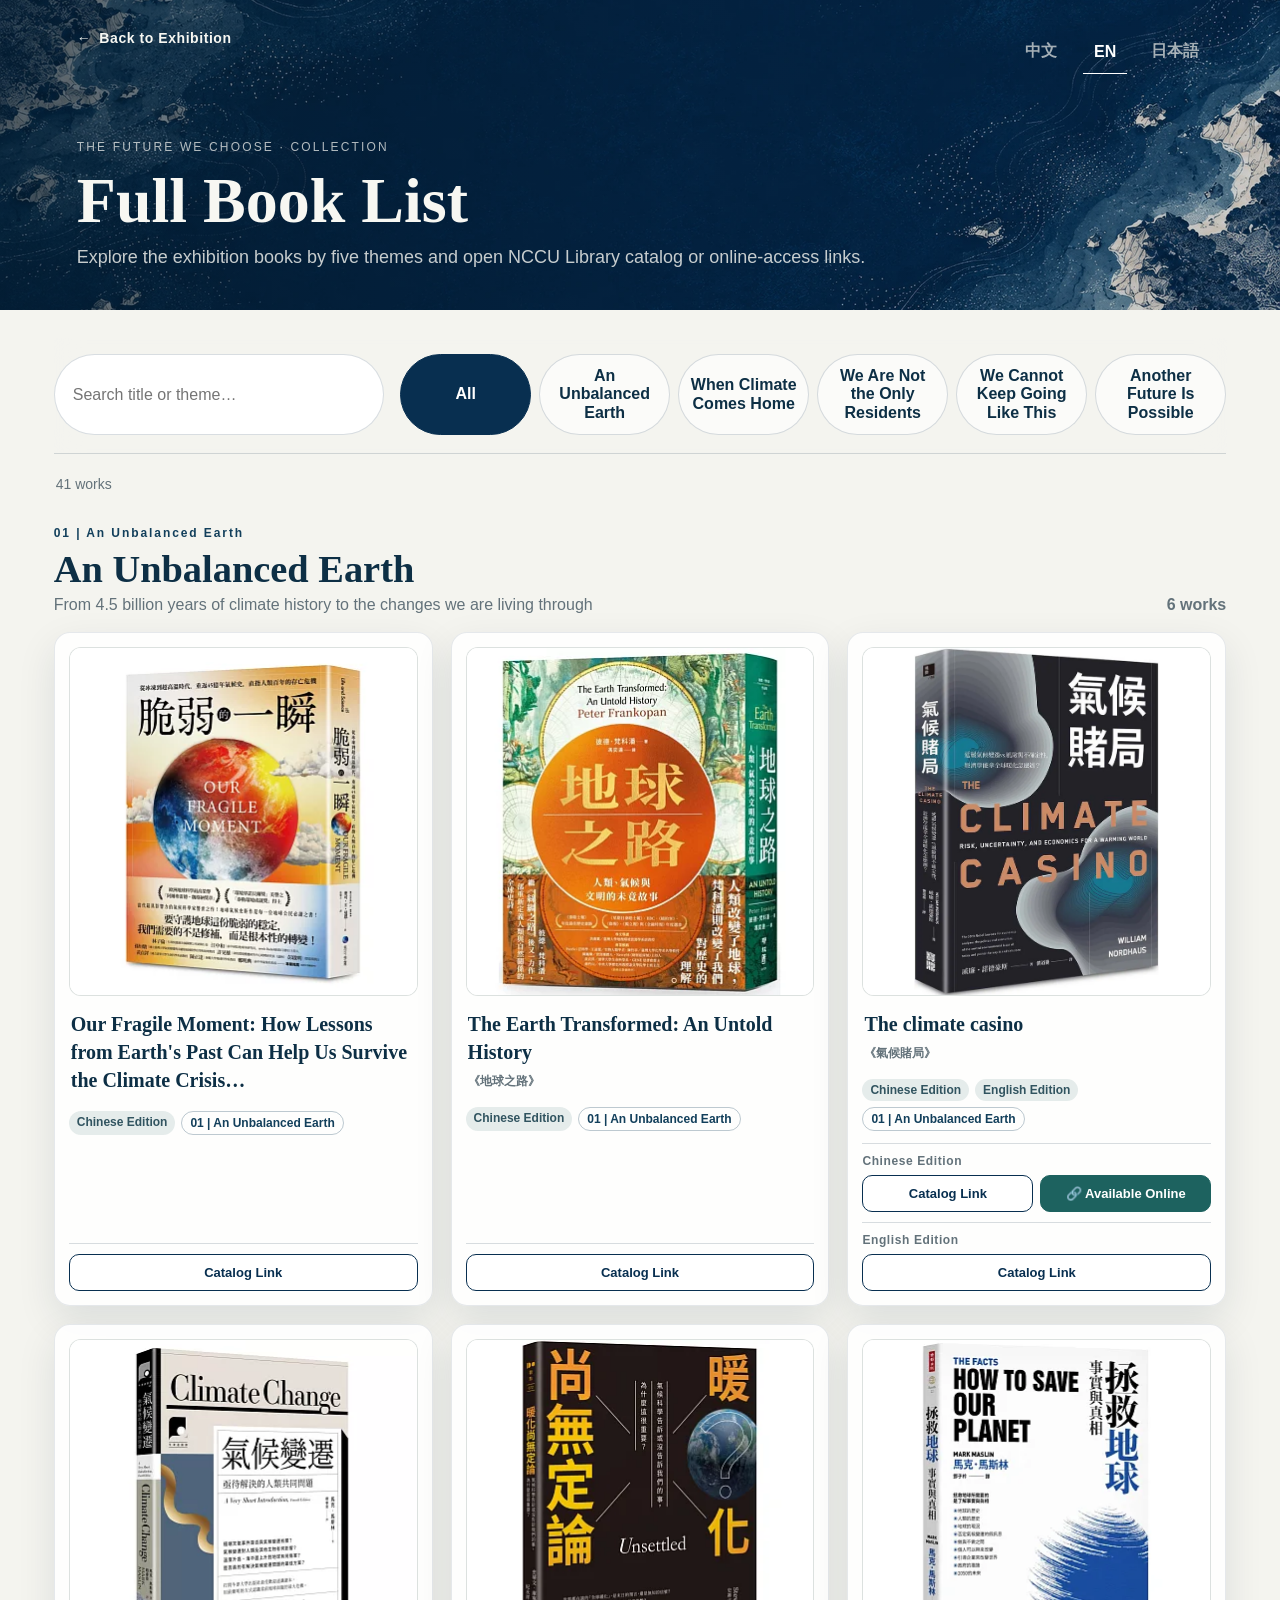
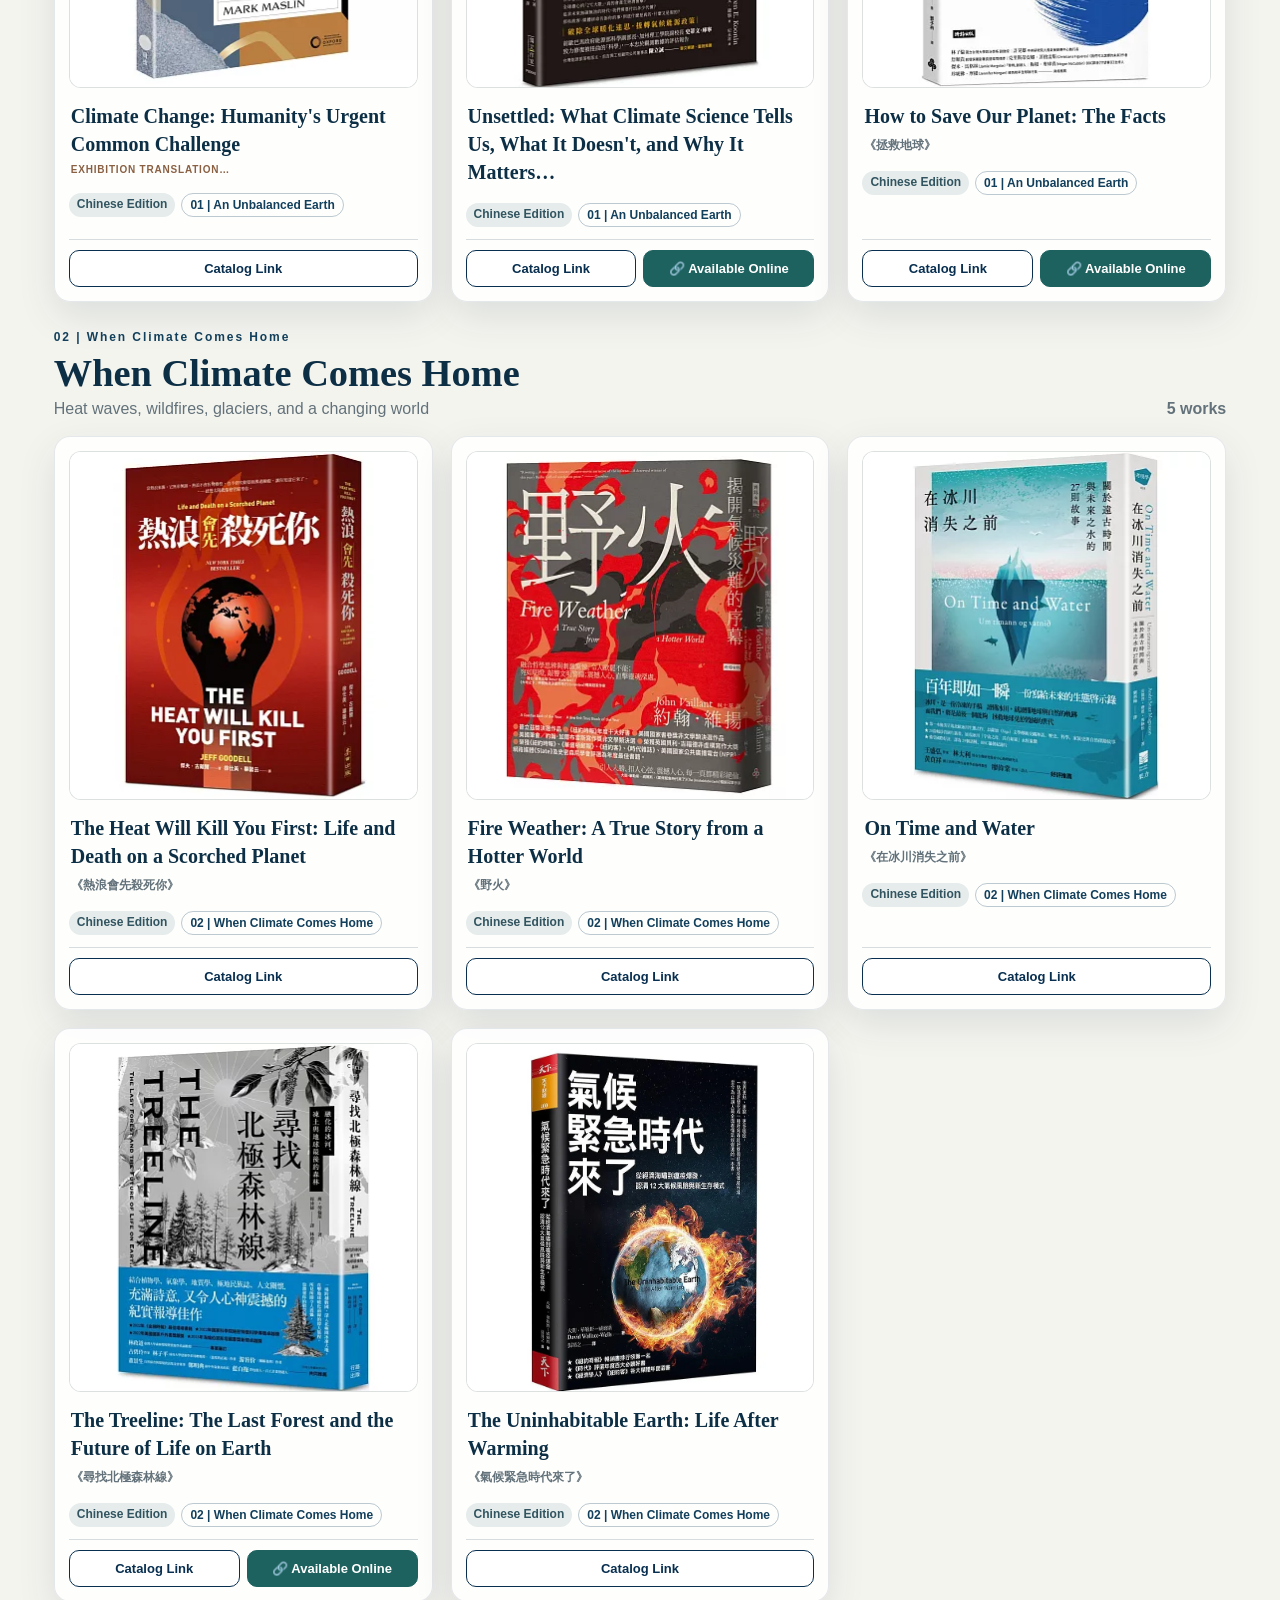
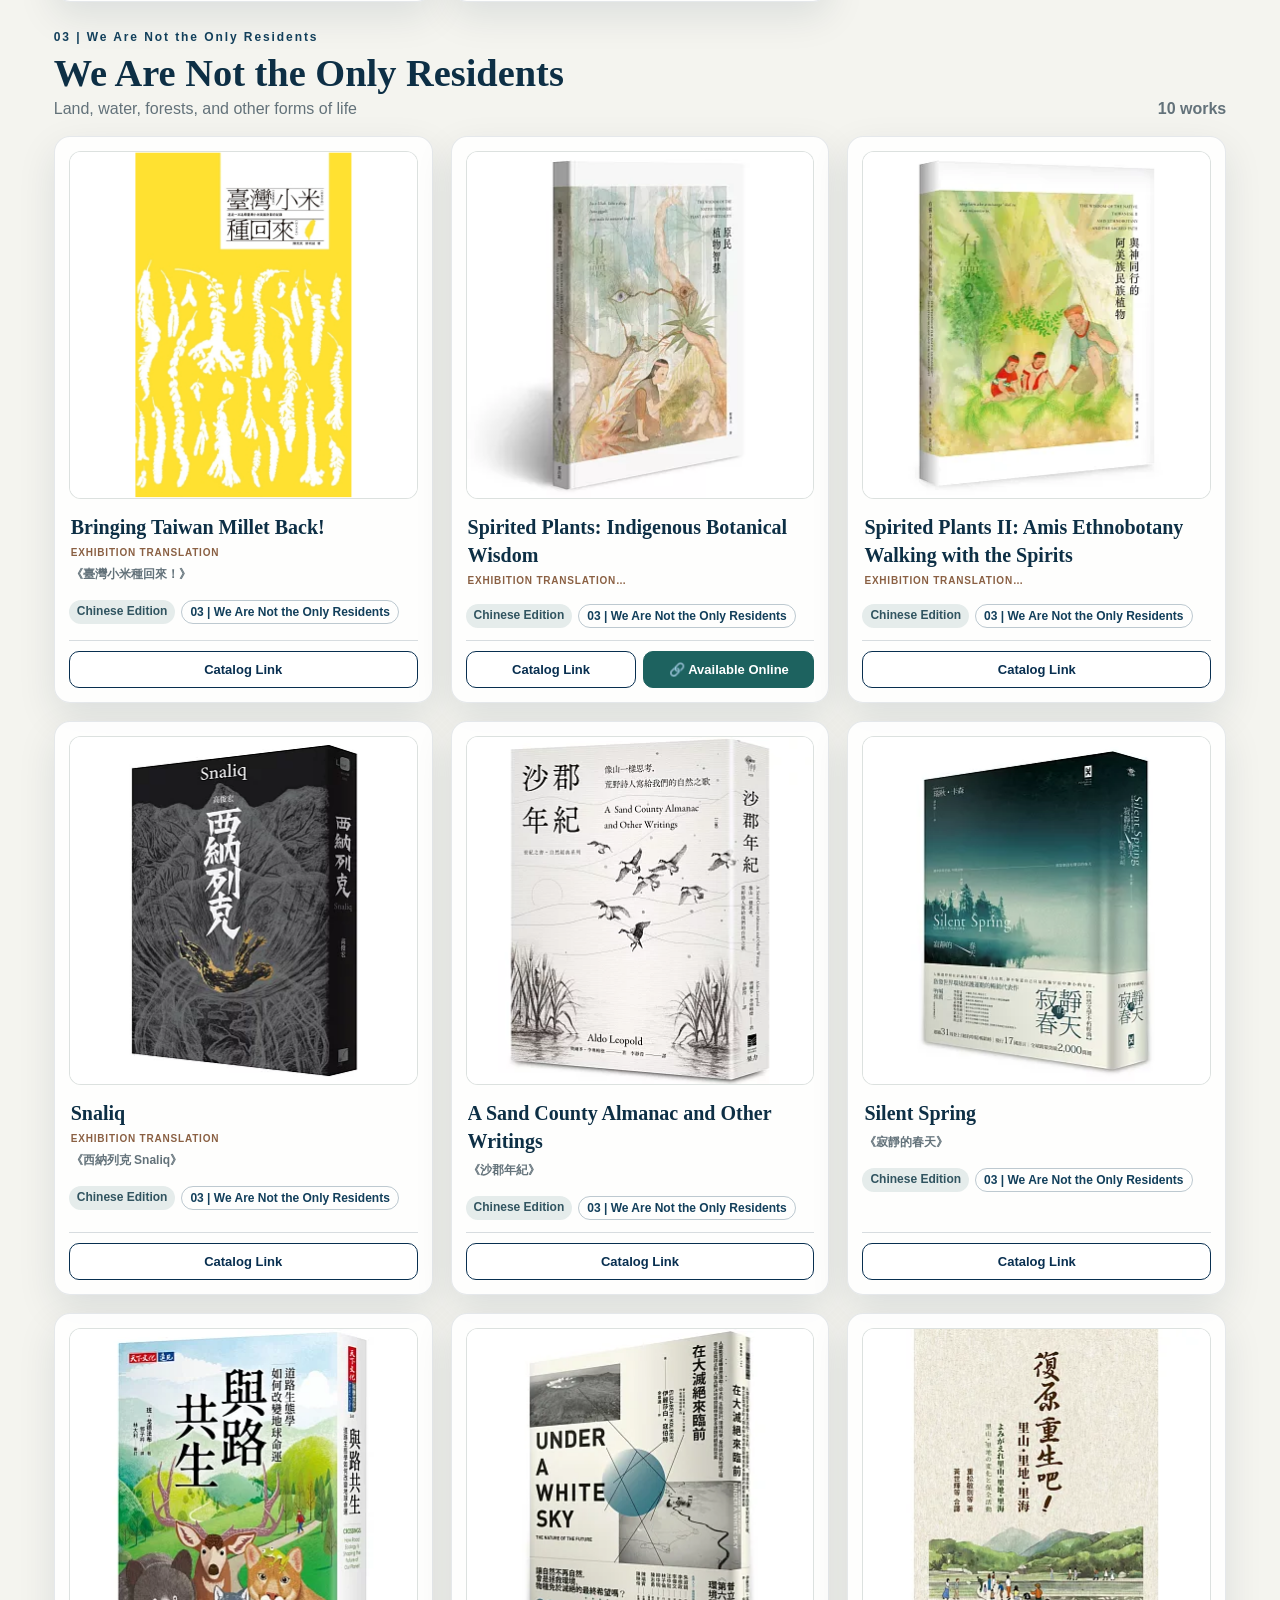
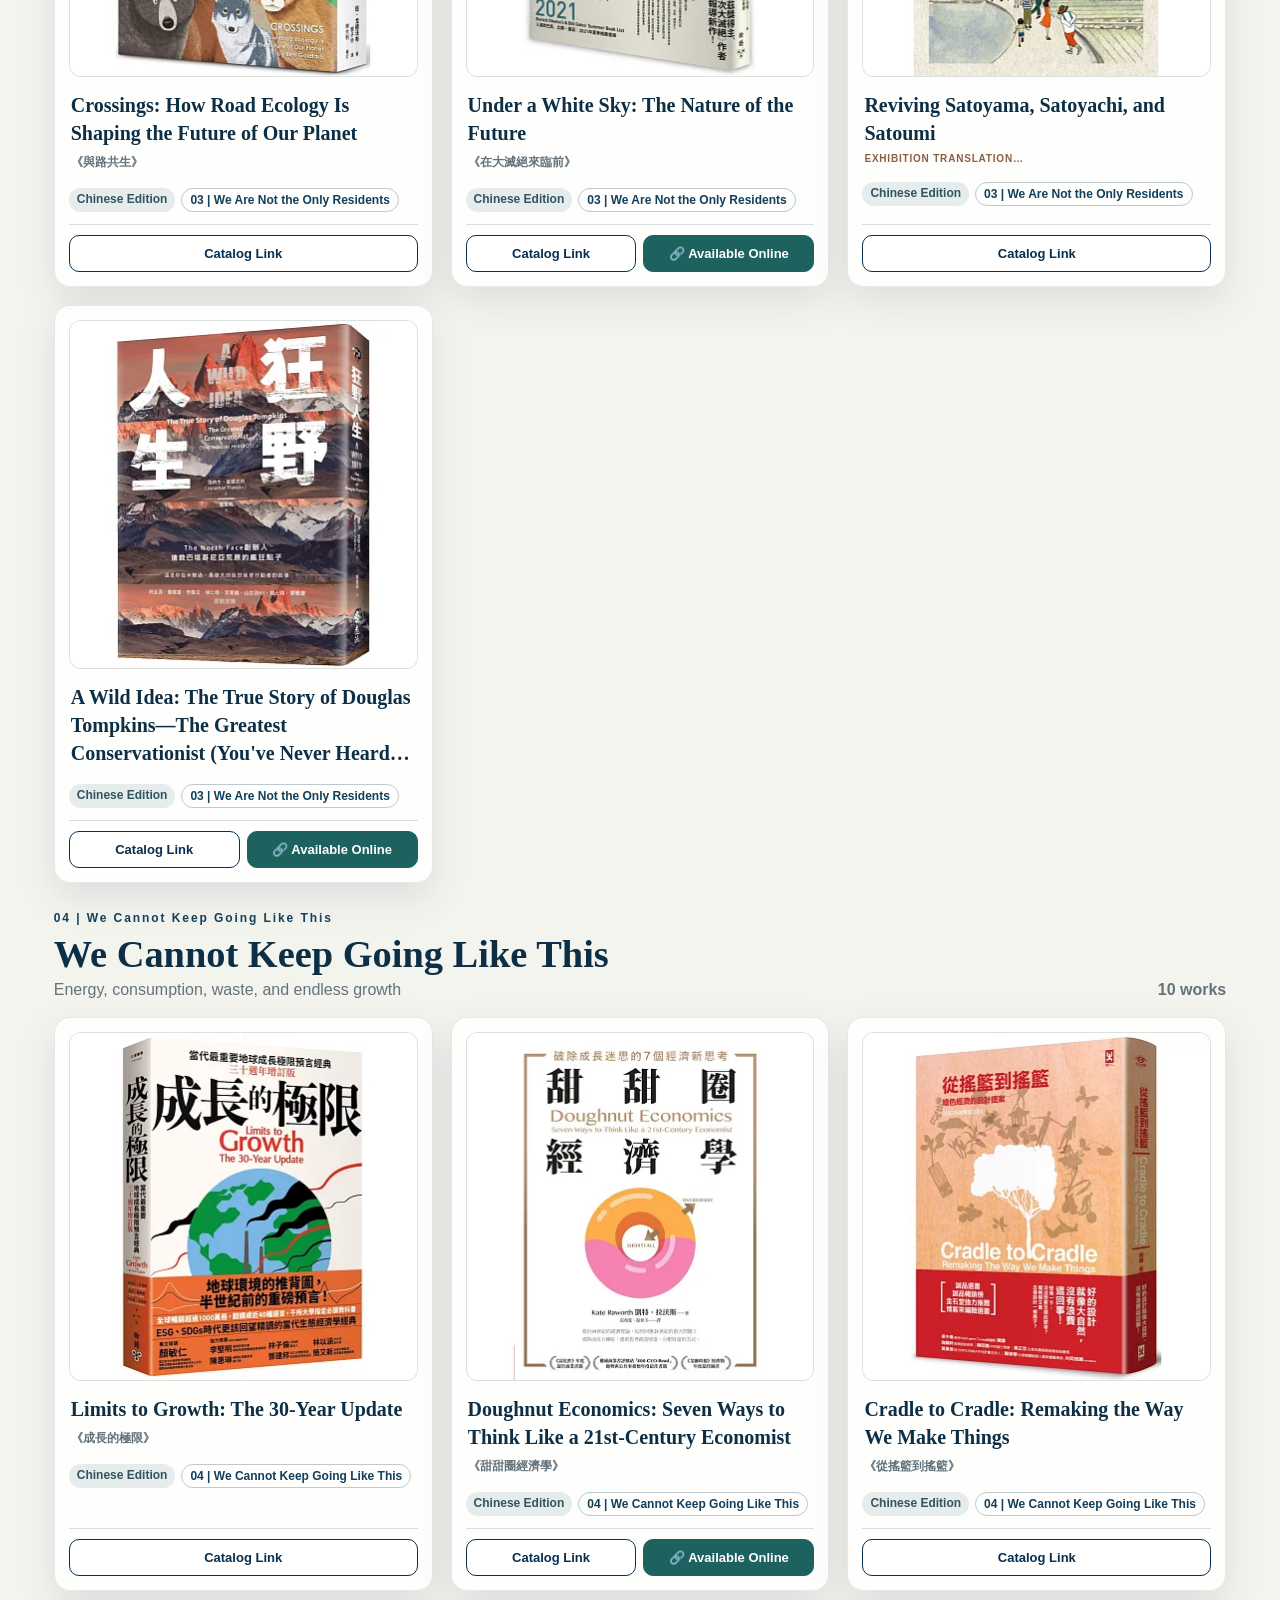
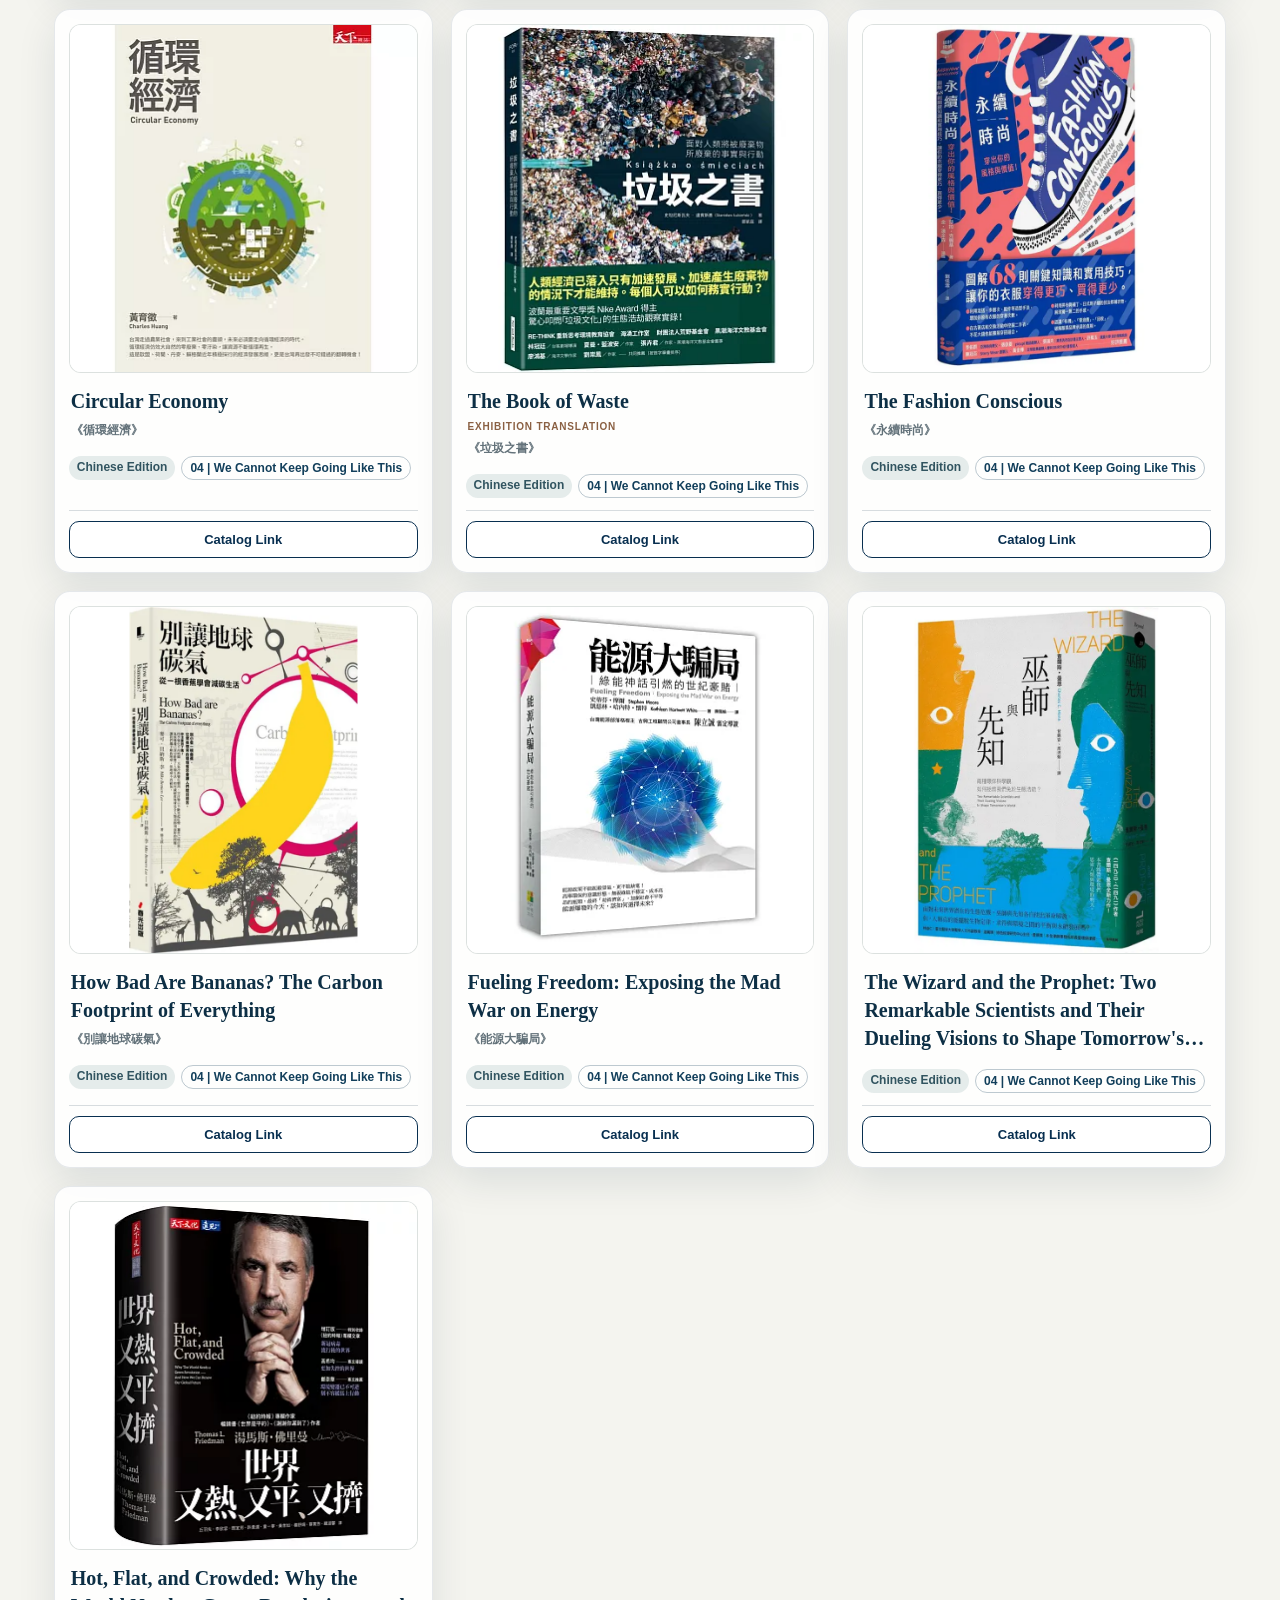
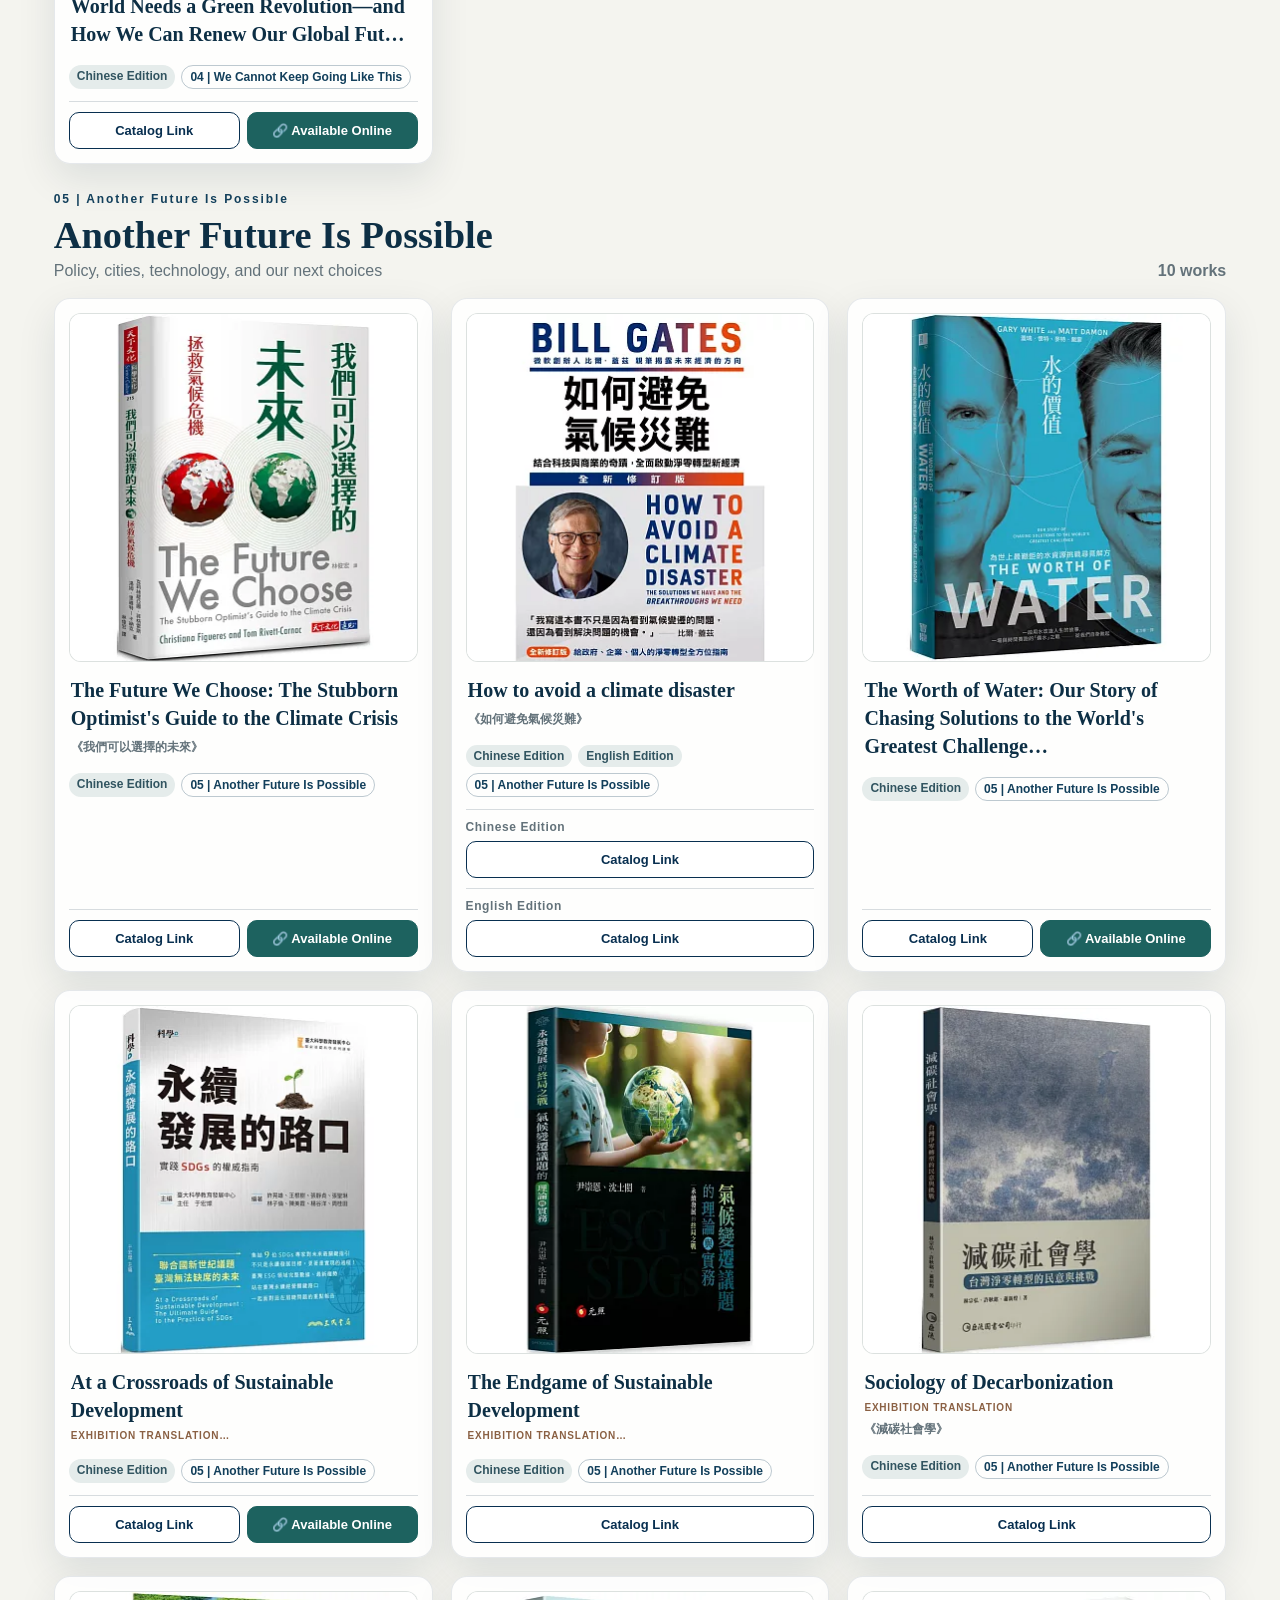
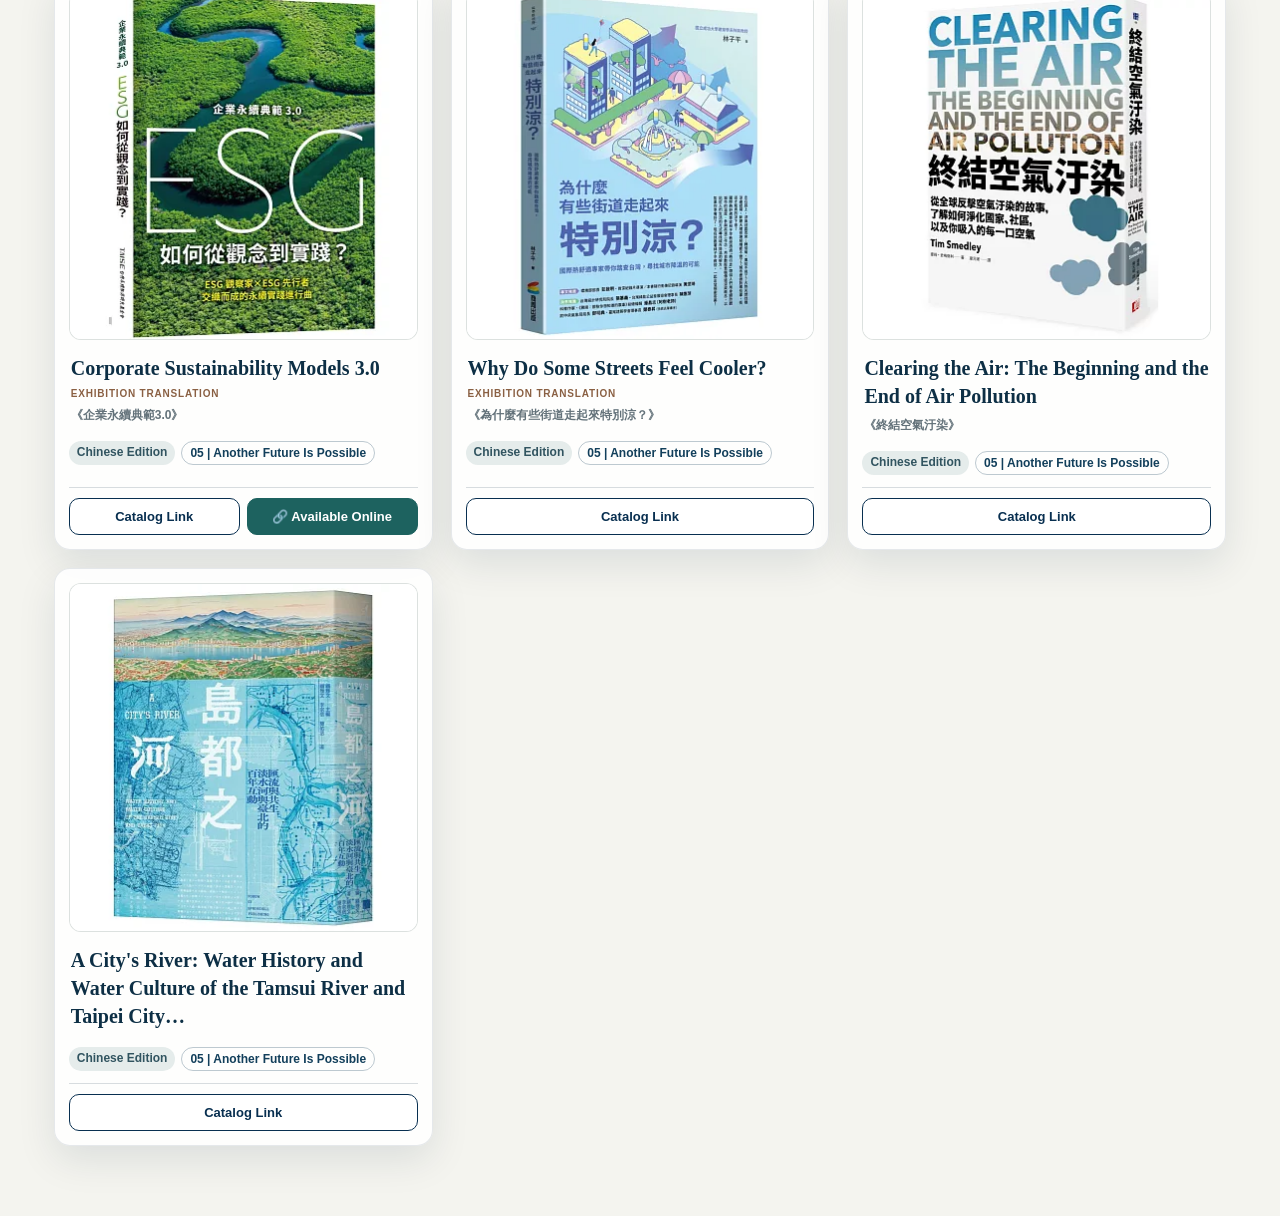
==== commit eed5df7e: "GEMINI4 更新 GEMINI 4 更新" ====
--- a/book-list.html
+++ b/book-list.html
@@ -65,8 +65,8 @@
     </div>
   </div>
 
-  <script src="js/i18n.js?v=174"></script>
-  <script src="data/books.js?v=174"></script>
+  <script src="js/i18n.js?v=176"></script>
+  <script src="data/books.js?v=176"></script>
   <script>
     const LANGS={
       'zh-Hant':{
@@ -90,10 +90,11 @@
     function editionLabel(code){return LANGS[lang][code==='zh-Hant'?'zh':code]||code}
     function withLang(path){const u=new URL(path,location.href);u.searchParams.set('lang',LANGS[lang].query);if(kioskMode())u.searchParams.set('kiosk','1');return u.pathname.split('/').pop()+u.search+u.hash}
     function setLanguage(v){lang=norm(v)||'zh-Hant';if(!kioskMode())safeSet('sustainabilityLang',lang);const u=new URL(location.href);u.searchParams.set('lang',LANGS[lang].query);history.replaceState(null,'',u.pathname+u.search+u.hash);applyStatic();render()}
-    function applyStatic(){const u=LANGS[lang];document.body.classList.toggle('kiosk-mode',kioskMode());document.documentElement.lang=u.html;document.title=u.docTitle;document.getElementById('backText').textContent=u.back;document.getElementById('backLink').href=withLang('index.html#collection-title');document.getElementById('pageTitle').textContent=u.title;document.getElementById('pageLead').textContent=u.lead;document.getElementById('search').placeholder=u.search;document.getElementById('empty').textContent=u.empty;document.querySelectorAll('.lang-btn').forEach(b=>b.classList.toggle('active',b.dataset.lang===lang));buildFilters()}
+    function applyStatic(){const u=LANGS[lang];document.body.classList.toggle('kiosk-mode',kioskMode());document.documentElement.lang=u.html;document.title=u.docTitle;document.getElementById('backText').textContent=u.back;document.getElementById('backLink').href=withLang('index.html#collection');document.getElementById('pageTitle').textContent=u.title;document.getElementById('pageLead').textContent=u.lead;document.getElementById('search').placeholder=u.search;document.getElementById('empty').textContent=u.empty;document.querySelectorAll('.lang-btn').forEach(b=>b.classList.toggle('active',b.dataset.lang===lang));buildFilters()}
     function buildFilters(){const u=LANGS[lang], box=document.getElementById('filters');const items=[['all',u.all],...zoneOrder.map(k=>[k,u.zones[k][0].replace(/^\d+\s*[｜|]\s*/, '')])];box.innerHTML=items.map(([k,l])=>`<button class="filter ${filter===k?'active':''}" data-filter="${k}">${esc(l)}</button>`).join('');box.querySelectorAll('button').forEach(b=>b.onclick=()=>{filter=b.dataset.filter;const url=new URL(location.href);filter==='all'?url.searchParams.delete('filter'):url.searchParams.set('filter',filter);history.replaceState(null,'',url.pathname+url.search+url.hash);buildFilters();render()})}
     function displayTitleInfo(w){
-      const original=shortTitle((w.titles&&w.titles['zh-Hant'])||w.title);
+      const rawZh=(w.titles&&w.titles['zh-Hant'])?w.titles['zh-Hant']:shortTitle(w.title);
+      const original=window.normalizeBookKey?window.normalizeBookKey(rawZh):rawZh;
       if(lang==='zh-Hant')return {main:original,original:'',type:'original',label:''};
       if(lang==='en'){
         const englishEdition=w.editions.find(e=>e.language==='en');
@@ -106,7 +107,7 @@
       const label=window.bookTranslationLabel?window.bookTranslationLabel(info.type,lang):'';
       return {main:info.title||original,original:(info.title&&info.title!==original)?original:'',type:info.type||'original',label};
     }
-    function workSearchText(w){const base=shortTitle(w.title);const displayEn=window.getBookDisplayTitle?window.getBookDisplayTitle(base,'en'):'';const displayJa=window.getBookDisplayTitle?window.getBookDisplayTitle(base,'ja'):'';const zoneTerms=Object.values(LANGS).flatMap(u=>u.zones[w.zone]||[]);return [w.title,displayEn,displayJa,...Object.values(w.titles||{}),...w.editions.map(e=>e.title),...zoneTerms].filter(Boolean).join(' ').toLowerCase()}
+    function workSearchText(w){const base=(w.titles&&w.titles['zh-Hant'])||shortTitle(w.title);const displayEn=window.getBookDisplayTitle?window.getBookDisplayTitle(base,'en'):'';const displayJa=window.getBookDisplayTitle?window.getBookDisplayTitle(base,'ja'):'';const zoneTerms=Object.values(LANGS).flatMap(u=>u.zones[w.zone]||[]);return [w.title,base,displayEn,displayJa,w.curatorialPosition,...Object.values(w.titles||{}),...w.editions.map(e=>e.title),...zoneTerms].filter(Boolean).join(' ').toLowerCase()}
     function render(){const u=LANGS[lang], q=query.trim().toLowerCase();let html='',visible=0;zoneOrder.forEach(zone=>{if(filter!=='all'&&filter!==zone)return;const works=BOOK_WORKS.filter(w=>w.zone===zone&&(!q||workSearchText(w).includes(q)));if(!works.length)return;visible+=works.length;const z=u.zones[zone];html+=`<section class="section"><div class="section-head"><div><div class="section-kicker">${esc(z[0])}</div><h2>${esc(z[0].replace(/^\d+\s*[｜|]\s*/,''))}</h2><p>${esc(z[1])}</p></div><div class="section-total">${esc(fmt(u.works,works.length))}</div></div><div class="grid">${works.map(renderWork).join('')}</div></section>`});content.innerHTML=html;document.getElementById('summaryText').textContent=fmt(u.count,visible);empty.classList.toggle('show',visible===0);bindImages();bindActions()}
     function renderWork(w){const u=LANGS[lang];const chips=[...new Set(w.editions.map(e=>editionLabel(e.language)))];const theme=u.zones[w.zone]?.[0]||w.zone;const remarks=[];const title=displayTitleInfo(w);return `<article class="book"><div class="cover-wrap"><div class="cover-fallback">${esc(title.main||u.cover)}</div>${w.cover?`<img class="cover" src="assets/books/${encodeURIComponent(w.cover)}" alt="${esc(title.main)}" loading="lazy" decoding="async">`:''}</div><h3>${esc(title.main)}${title.label?`<span class="book-title-note">${esc(title.label)}</span>`:''}${title.original?`<span class="book-title-original" lang="zh-Hant">《${esc(title.original)}》</span>`:''}</h3><div class="edition-chips">${chips.map(c=>`<span class="chip">${esc(c)}</span>`).join('')}<span class="chip theme-chip">${esc(theme)}</span></div>${remarks.length?`<div class="remark">${esc(remarks.join(' · '))}</div>`:''}<div class="edition-list">${w.editions.map((e,i)=>renderEdition(e,w.editions.length>1,title.main)).join('')}</div></article>`}
     function renderEdition(e,multi,displayTitle){const u=LANGS[lang];const actions=[];const modalTitle=lang!=='zh-Hant'&&displayTitle?displayTitle:e.title;if(e.catalogUrl)actions.push(`<button class="action" data-title="${esc(modalTitle)}" data-url="${esc(e.catalogUrl)}" data-qr="${esc(e.catalogQr||'')}" data-kind="catalog">${esc(u.catalog)}</button>`);if(e.ebookUrl)actions.push(`<button class="action online" data-title="${esc(modalTitle)}" data-url="${esc(e.ebookUrl)}" data-qr="${esc(e.ebookQr||'')}" data-kind="online">${esc(u.online)}</button>`);return `<div class="edition">${multi?`<div class="edition-name">${esc(editionLabel(e.language))}</div>`:''}<div class="actions ${actions.length===1?'one':''}">${actions.join('')}</div></div>`}
@@ -114,7 +115,8 @@
     const modal=document.getElementById('modal');function closeModal(){modal.classList.remove('show');modal.setAttribute('aria-hidden','true')}
     function bindActions(){content.querySelectorAll('.action').forEach(btn=>btn.onclick=()=>{const u=LANGS[lang], online=btn.dataset.kind==='online', kiosk=kioskMode();document.getElementById('modalType').textContent=online?u.modalOnline:u.modalCatalog;document.getElementById('modalTitle').textContent=btn.dataset.title;document.getElementById('modalInstruction').textContent=online?u.scanOnline:u.scanCatalog;document.getElementById('modalBody').textContent=kiosk?u.modalBodyKiosk:u.modalBody;document.getElementById('modalQr').src=btn.dataset.qr;document.getElementById('modalQr').style.display=btn.dataset.qr?'block':'none';const open=document.getElementById('modalOpen');open.textContent=u.open;if(kiosk){open.removeAttribute('href');open.style.display='none'}else{open.href=btn.dataset.url;open.style.display='inline-flex'}document.getElementById('modalUrl').textContent=btn.dataset.url;modal.classList.add('show');modal.setAttribute('aria-hidden','false')})}
     document.getElementById('search').addEventListener('input',e=>{query=e.target.value;render()});document.querySelectorAll('.lang-btn').forEach(b=>b.onclick=()=>setLanguage(b.dataset.lang));document.getElementById('modalClose').onclick=closeModal;modal.addEventListener('click',e=>{if(e.target===modal)closeModal()});document.addEventListener('keydown',e=>{if(e.key==='Escape')closeModal()});
+    if(kioskMode()){let idleTimer=0;const scheduleIdle=()=>{clearTimeout(idleTimer);idleTimer=setTimeout(()=>{location.href='index.html?kiosk=1'},120000)};['pointerdown','keydown','wheel','touchstart'].forEach(evt=>window.addEventListener(evt,scheduleIdle,{passive:true}));scheduleIdle()}
     applyStatic();render();
   </script>
 </body>
-</html>
+</html>
